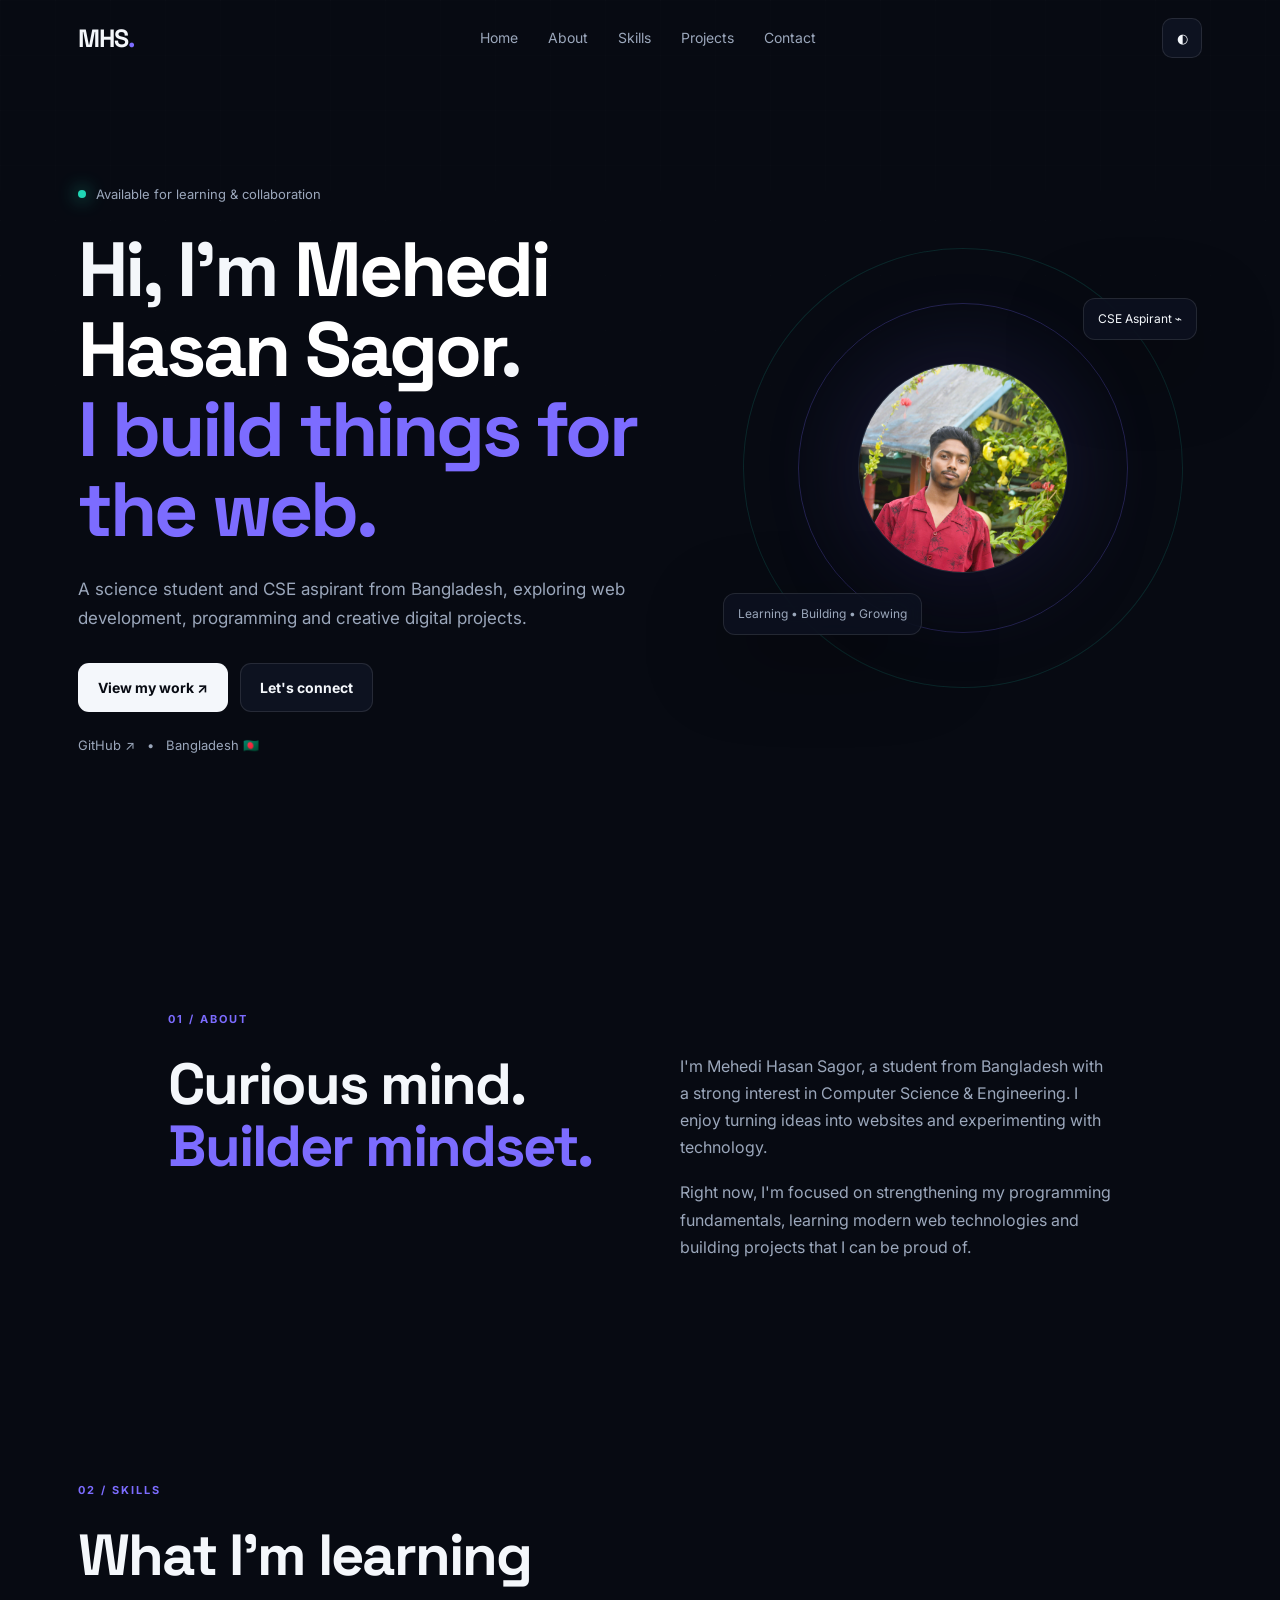
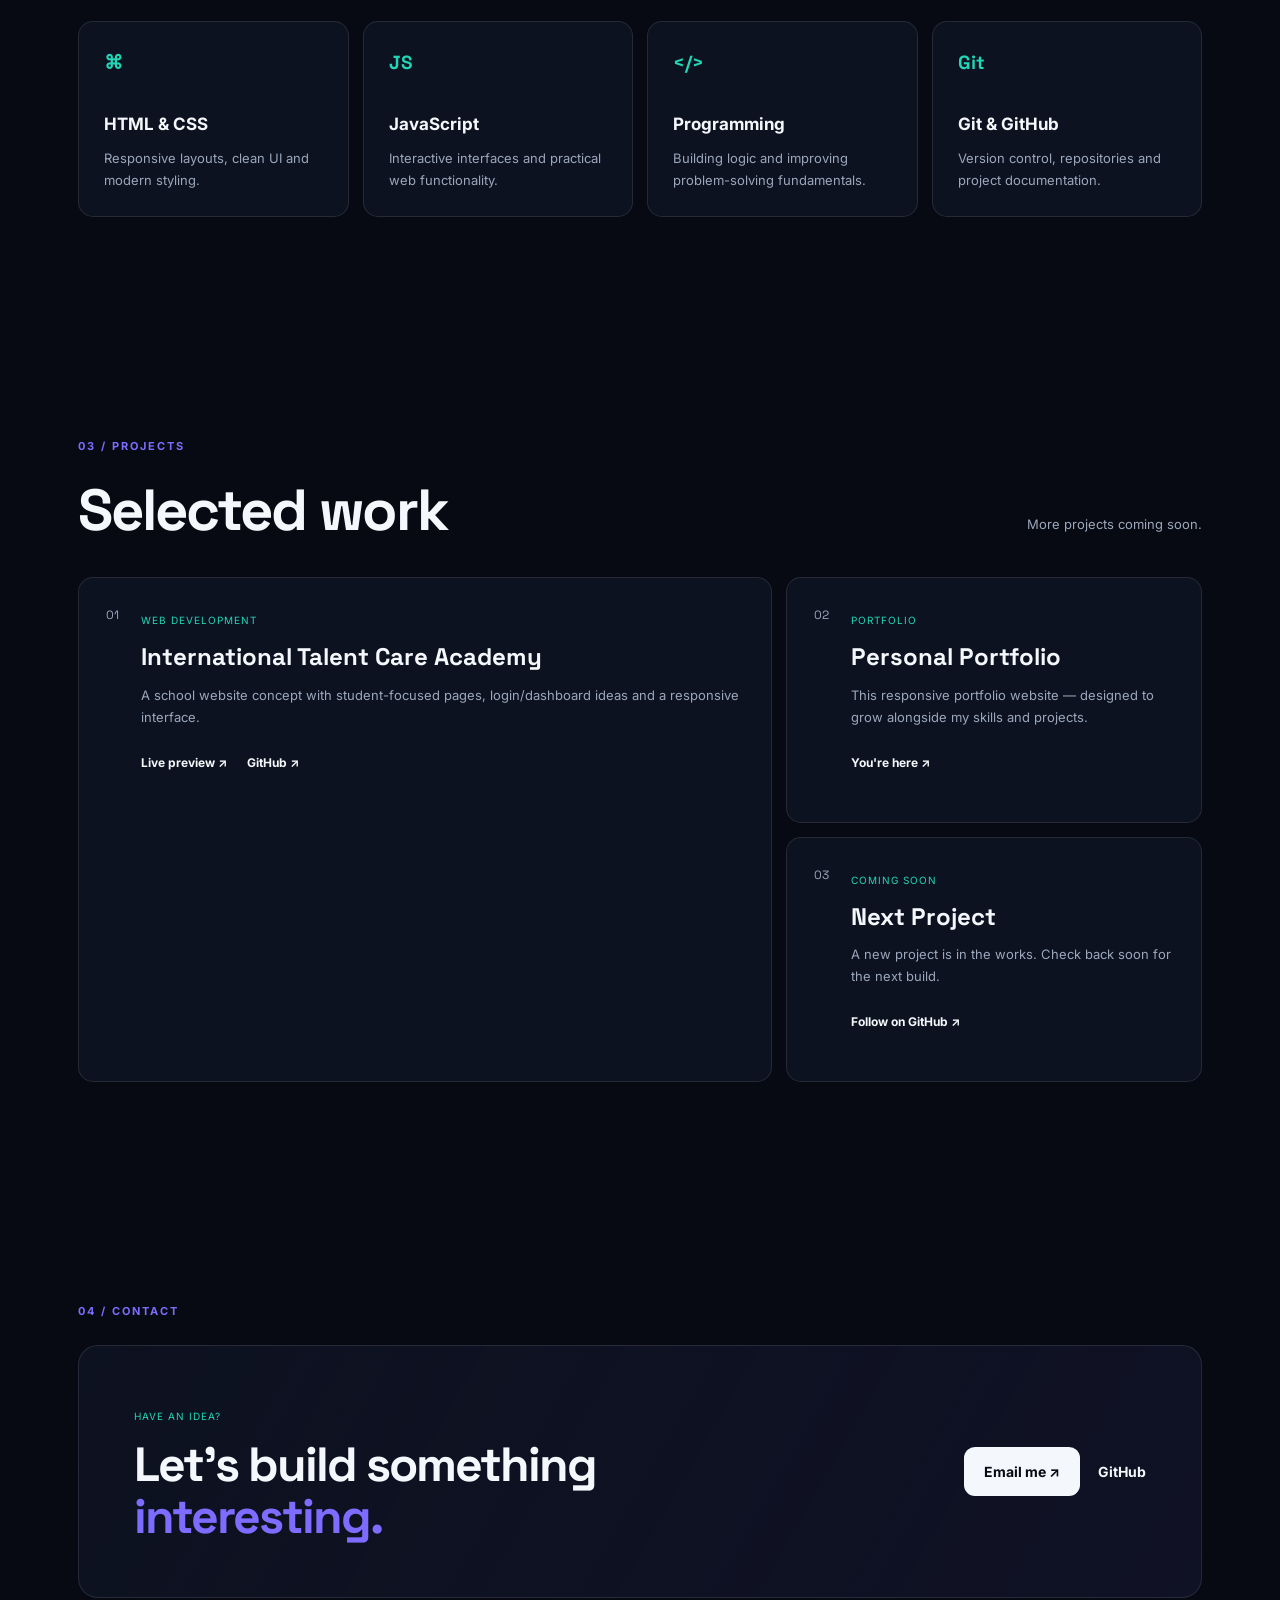
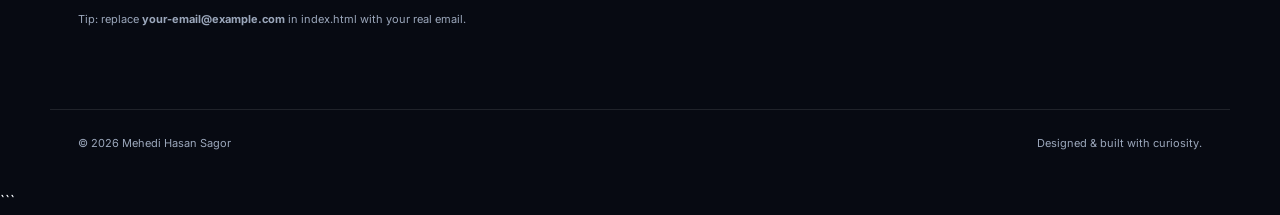
==== index.html @ 212e993b "Update index.html" ====
<!DOCTYPE html>
<html lang="en">
<head>
  <!-- Essential -->
  <meta charset="UTF-8">
  <meta name="viewport" content="width=device-width, initial-scale=1.0">

  <!-- Primary SEO -->
<title>Mehedi Hasan Sagor | Official Website | CSE Aspirant & Web Developer</title>

  <meta
    name="description"
    content="Official portfolio of Mehedi Hasan Sagor, a science student and CSE aspirant from Bangladesh exploring web development, programming and creative digital projects."
  >

  <meta
    name="keywords"
    content="Mehedi Hasan Sagor, Mehedi Hasan, Sagor, CSE aspirant, web developer, student, Bangladesh, portfolio, programmer, HTML, CSS, JavaScript, GitHub"
  >

  <meta name="author" content="Mehedi Hasan Sagor">
  <meta name="creator" content="Mehedi Hasan Sagor">
  <meta name="publisher" content="Mehedi Hasan Sagor">

  <!-- Search Engine Instructions -->
  <meta name="robots" content="index, follow, max-image-preview:large, max-snippet:-1, max-video-preview:-1">
  <meta name="googlebot" content="index, follow, max-image-preview:large, max-snippet:-1, max-video-preview:-1">

  <!-- Canonical URL -->
  <link rel="canonical" href="https://mehedi-hasan-sagor.github.io/">

  <!-- Theme -->
  <meta name="theme-color" content="#0b1020">
  <meta name="color-scheme" content="dark light">

  <!-- Favicon -->
  <link rel="icon" href="profile.jpg" type="image/jpeg">
  <link rel="apple-touch-icon" href="profile.jpg">

  <!-- Open Graph / Facebook / WhatsApp / Messenger -->
  <meta property="og:type" content="website">
  <meta property="og:site_name" content="Mehedi Hasan Sagor">
  <meta property="og:title" content="Mehedi Hasan Sagor | CSE Aspirant & Web Developer">
  <meta
    property="og:description"
    content="Official portfolio of Mehedi Hasan Sagor — a science student and CSE aspirant from Bangladesh exploring web development, programming and creative digital projects."
  >
  <meta property="og:url" content="https://mehedi-hasan-sagor.github.io/">
  <meta property="og:image" content="https://mehedi-hasan-sagor.github.io/profile.jpg">
  <meta property="og:image:alt" content="Mehedi Hasan Sagor">
  <meta property="og:locale" content="en_US">

  <!-- Twitter / X -->
  <meta name="twitter:card" content="summary_large_image">
  <meta name="twitter:title" content="Mehedi Hasan Sagor | CSE Aspirant & Web Developer">
  <meta
    name="twitter:description"
    content="Portfolio of Mehedi Hasan Sagor — student, CSE aspirant and aspiring web developer from Bangladesh."
  >
  <meta name="twitter:image" content="https://mehedi-hasan-sagor.github.io/profile.jpg">
  <meta name="twitter:image:alt" content="Mehedi Hasan Sagor">

  <!-- Performance -->
  <link rel="preconnect" href="https://fonts.googleapis.com">
  <link rel="preconnect" href="https://fonts.gstatic.com" crossorigin>

  <!-- Fonts -->
  <link
    href="https://fonts.googleapis.com/css2?family=Inter:wght@400;500;600;700;800&family=Space+Grotesk:wght@500;600;700&display=swap"
    rel="stylesheet"
  >

  <!-- Stylesheet -->
  <link rel="stylesheet" href="style.css">

  <!--
    Structured Data: Person
    Helps search engines understand who this website represents.
  -->
  <script type="application/ld+json">
  {
    "@context": "https://schema.org",
    "@type": "Person",
    "@id": "https://mehedi-hasan-sagor.github.io/#person",
    "name": "Mehedi Hasan Sagor",
    "url": "https://mehedi-hasan-sagor.github.io/",
    "image": "https://mehedi-hasan-sagor.github.io/profile.jpg",
    "jobTitle": "CSE Aspirant and Aspiring Web Developer",
    "description": "Science student and CSE aspirant from Bangladesh interested in web development, programming and creative digital projects.",
    "nationality": {
      "@type": "Country",
      "name": "Bangladesh"
    },
    "knowsAbout": [
      "Web Development",
      "HTML",
      "CSS",
      "JavaScript",
      "Programming",
      "Git",
      "GitHub",
      "Computer Science"
    ],
    "sameAs": [
      "https://github.com/mehedi-hasan-sagor"
    ]
  }
  </script>

  <!-- Structured Data: Website -->
  <script type="application/ld+json">
  {
    "@context": "https://schema.org",
    "@type": "WebSite",
    "@id": "https://mehedi-hasan-sagor.github.io/#website",
    "name": "Mehedi Hasan Sagor | Portfolio",
    "url": "https://mehedi-hasan-sagor.github.io/",
    "description": "Official portfolio website of Mehedi Hasan Sagor.",
    "publisher": {
      "@id": "https://mehedi-hasan-sagor.github.io/#person"
    },
    "inLanguage": "en"
  }
  </script>
  <script type="application/ld+json">
{
  "@context": "https://schema.org",
  "@type": "Person",
  "name": "Mehedi Hasan Sagor",
  "url": "https://mehedi-hasan-sagor.github.io/",
  "image": "https://mehedi-hasan-sagor.github.io/profile.jpg",
  "jobTitle": "CSE Aspirant & Aspiring Web Developer",
  "nationality": {
    "@type": "Country",
    "name": "Bangladesh"
  },
  "sameAs": [
    "https://github.com/mehedi-hasan-sagor"
  ]
}
</script>
</head>

<body>
  <div class="bg-grid"></div>

  <header class="navbar">
    <a class="logo" href="#home" aria-label="Mehedi Hasan Sagor - Home">
      MHS<span>.</span>
    </a>

    <button
      class="menu-btn"
      type="button"
      aria-label="Open navigation menu"
      aria-expanded="false"
    >
      ☰
    </button>

    <nav aria-label="Main navigation">
      <a href="#home">Home</a>
      <a href="#about">About</a>
      <a href="#skills">Skills</a>
      <a href="#projects">Projects</a>
      <a href="#contact">Contact</a>
    </nav>

    <button
      class="theme-btn"
      type="button"
      aria-label="Toggle theme"
    >
      ◐
    </button>
  </header>

  <main>

    <!-- HERO -->
    <section id="home" class="hero section" aria-labelledby="hero-title">
      <div class="hero-copy">

        <div class="eyebrow">
          <span></span>
          Available for learning & collaboration
        </div>

        <h1 id="hero-title">
          Hi, I'm <strong>Mehedi Hasan Sagor</strong>.<br>
          <em>I build things for the web.</em>
        </h1>

        <p class="hero-text">
          A science student and CSE aspirant from Bangladesh, exploring web development,
          programming and creative digital projects.
        </p>

        <div class="hero-actions">
          <a class="btn primary" href="#projects">
            View my work ↗
          </a>

          <a class="btn secondary" href="#contact">
            Let's connect
          </a>
        </div>

        <div class="quick-links">
          <a
            href="https://github.com/mehedi-hasan-sagor"
            target="_blank"
            rel="noopener noreferrer"
            aria-label="Mehedi Hasan Sagor on GitHub"
          >
            GitHub ↗
          </a>

          <span>•</span>
          <span>Bangladesh 🇧🇩</span>
        </div>
      </div>

      <div class="hero-card" aria-label="Profile">
        <div class="orbit orbit-1"></div>
        <div class="orbit orbit-2"></div>

        <div class="avatar">
          <img
            src="profile.jpg"
            alt="Portrait of Mehedi Hasan Sagor, CSE aspirant and aspiring web developer"
            width="400"
            height="400"
            fetchpriority="high"
          >
        </div>

        <div class="floating-card card-top">
          CSE Aspirant <span>⌁</span>
        </div>

        <div class="floating-card card-bottom">
          Learning • Building • Growing
        </div>
      </div>
    </section>

    <!-- ABOUT -->
    <section id="about" class="section narrow" aria-labelledby="about-title">
      <div class="section-label">01 / ABOUT</div>

      <div class="two-col">
        <div>
          <h2 id="about-title">
            Curious mind.<br>
            <span>Builder mindset.</span>
          </h2>
        </div>

        <div class="about-text">
          <p>
            I'm Mehedi Hasan Sagor, a student from Bangladesh with a strong interest in
            Computer Science & Engineering. I enjoy turning ideas into websites and
            experimenting with technology.
          </p>

          <p>
            Right now, I'm focused on strengthening my programming fundamentals,
            learning modern web technologies and building projects that I can be proud of.
          </p>
        </div>
      </div>
    </section>

    <!-- SKILLS -->
    <section id="skills" class="section" aria-labelledby="skills-title">
      <div class="section-label">02 / SKILLS</div>

      <h2 id="skills-title" class="section-title">
        What I'm learning
      </h2>

      <div class="skill-grid">

        <article class="skill">
          <div class="icon" aria-hidden="true">⌘</div>
          <h3>HTML & CSS</h3>
          <p>
            Responsive layouts, clean UI and modern styling.
          </p>
        </article>

        <article class="skill">
          <div class="icon" aria-hidden="true">JS</div>
          <h3>JavaScript</h3>
          <p>
            Interactive interfaces and practical web functionality.
          </p>
        </article>

        <article class="skill">
          <div class="icon" aria-hidden="true">&lt;/&gt;</div>
          <h3>Programming</h3>
          <p>
            Building logic and improving problem-solving fundamentals.
          </p>
        </article>

        <article class="skill">
          <div class="icon" aria-hidden="true">Git</div>
          <h3>Git & GitHub</h3>
          <p>
            Version control, repositories and project documentation.
          </p>
        </article>

      </div>
    </section>

    <!-- PROJECTS -->
    <section id="projects" class="section" aria-labelledby="projects-title">
      <div class="section-label">03 / PROJECTS</div>

      <div class="projects-head">
        <h2 id="projects-title" class="section-title">
          Selected work
        </h2>

        <span class="muted">
          More projects coming soon.
        </span>
      </div>

      <div class="project-grid">

        <!-- Project 1 -->
        <article class="project featured">
          <div class="project-number">01</div>

          <div class="project-content">
            <span class="tag">Web Development</span>

            <h3>
              International Talent Care Academy
            </h3>

            <p>
              A school website concept with student-focused pages,
              login/dashboard ideas and a responsive interface.
            </p>

            <div class="project-links">
              <a
                href="#"
                onclick="return noLink(event)"
                aria-label="International Talent Care Academy live preview coming soon"
              >
                Live preview ↗
              </a>

              <a
                href="https://github.com/mehedi-hasan-sagor"
                target="_blank"
                rel="noopener noreferrer"
              >
                GitHub ↗
              </a>
            </div>
          </div>
        </article>

        <!-- Project 2 -->
        <article class="project">
          <div class="project-number">02</div>

          <div class="project-content">
            <span class="tag">Portfolio</span>

            <h3>
              Personal Portfolio
            </h3>

            <p>
              This responsive portfolio website — designed to grow
              alongside my skills and projects.
            </p>

            <div class="project-links">
              <a href="#home">
                You're here ↗
              </a>
            </div>
          </div>
        </article>

        <!-- Project 3 -->
        <article class="project">
          <div class="project-number">03</div>

          <div class="project-content">
            <span class="tag">Coming Soon</span>

            <h3>
              Next Project
            </h3>

            <p>
              A new project is in the works. Check back soon for the next build.
            </p>

            <div class="project-links">
              <a
                href="https://github.com/mehedi-hasan-sagor"
                target="_blank"
                rel="noopener noreferrer"
              >
                Follow on GitHub ↗
              </a>
            </div>
          </div>
        </article>

      </div>
    </section>

    <!-- CONTACT -->
    <section
      id="contact"
      class="section contact"
      aria-labelledby="contact-title"
    >
      <div class="section-label">04 / CONTACT</div>

      <div class="contact-box">
        <div>
          <span class="tag">Have an idea?</span>

          <h2 id="contact-title">
            Let's build something<br>
            <span>interesting.</span>
          </h2>
        </div>

        <div class="contact-actions">

          <!-- Replace this email with your real email -->
          <a
            class="btn primary"
            href="mailto:your-email@example.com"
            aria-label="Email Mehedi Hasan Sagor"
          >
            Email me ↗
          </a>

          <a
            class="social"
            href="https://github.com/mehedi-hasan-sagor"
            target="_blank"
            rel="noopener noreferrer"
            aria-label="Mehedi Hasan Sagor GitHub profile"
          >
            GitHub
          </a>

        </div>
      </div>

      <p class="edit-note">
        Tip: replace <b>your-email@example.com</b> in index.html with your real email.
      </p>
    </section>

  </main>

  <!-- FOOTER -->
  <footer>
    <span>
      © <span id="year"></span> Mehedi Hasan Sagor
    </span>

    <span>
      Designed & built with curiosity.
    </span>
  </footer>

  <!-- JavaScript -->
  <script src="script.js"></script>

</body>
</html>
```
---- style.css ----
:root{
  --bg:#070a12; --surface:#0d1220; --surface2:#11182a; --text:#f4f7fb;
  --muted:#9ba7bb; --line:rgba(255,255,255,.10); --accent:#7c6cff;
  --accent2:#20d6b5; --shadow:0 25px 80px rgba(0,0,0,.35);
}
*{box-sizing:border-box;margin:0;padding:0}
html{scroll-behavior:smooth}
body{font-family:Inter,system-ui,sans-serif;background:var(--bg);color:var(--text);line-height:1.7;overflow-x:hidden}
body.light{--bg:#f6f7fb;--surface:#fff;--surface2:#eef1f7;--text:#101522;--muted:#5d6879;--line:rgba(16,21,34,.12)}
a{color:inherit;text-decoration:none}
.bg-grid{position:fixed;inset:0;pointer-events:none;opacity:.45;background-image:linear-gradient(rgba(255,255,255,.025) 1px,transparent 1px),linear-gradient(90deg,rgba(255,255,255,.025) 1px,transparent 1px);background-size:55px 55px;mask-image:linear-gradient(to bottom,#000,transparent 85%)}
.navbar{height:76px;display:flex;align-items:center;justify-content:space-between;max-width:1180px;margin:auto;padding:0 28px;position:relative;z-index:10}
.logo{font-family:"Space Grotesk";font-weight:700;font-size:25px;letter-spacing:-1px}.logo span{color:var(--accent)}
nav{display:flex;gap:30px}nav a{font-size:14px;color:var(--muted);transition:.2s}nav a:hover{color:var(--text)}
.theme-btn,.menu-btn{border:1px solid var(--line);background:var(--surface);color:var(--text);border-radius:10px;width:40px;height:40px;cursor:pointer}.menu-btn{display:none}
.section{max-width:1180px;margin:auto;padding:110px 28px}
.hero{min-height:calc(100vh - 76px);display:grid;grid-template-columns:1.1fr .9fr;align-items:center;gap:60px;padding-top:70px}
.eyebrow{display:inline-flex;align-items:center;gap:10px;color:var(--muted);font-size:13px;margin-bottom:25px}.eyebrow span{width:8px;height:8px;border-radius:50%;background:var(--accent2);box-shadow:0 0 18px var(--accent2)}
h1{font-family:"Space Grotesk";font-size:clamp(45px,6vw,78px);line-height:1.04;letter-spacing:-3px;max-width:850px}
h1 strong{color:#fff}.light h1 strong{color:var(--text)}h1 em{font-style:normal;color:var(--accent)}
.hero-text{max-width:650px;color:var(--muted);font-size:17px;margin:25px 0 30px}
.hero-actions{display:flex;gap:12px;flex-wrap:wrap}.btn{display:inline-flex;align-items:center;justify-content:center;padding:12px 19px;border-radius:11px;font-weight:700;font-size:14px;border:1px solid var(--line);transition:.25s}.btn.primary{background:var(--text);color:var(--bg)}.btn.secondary{background:var(--surface);color:var(--text)}.btn:hover{transform:translateY(-2px)}
.quick-links{display:flex;gap:12px;align-items:center;color:var(--muted);font-size:13px;margin-top:22px}.quick-links a:hover{color:var(--text)}
.hero-card{height:450px;position:relative;display:flex;align-items:center;justify-content:center}
.avatar{width:210px;height:210px;border-radius:50%;display:grid;place-items:center;overflow:hidden;background:linear-gradient(145deg,var(--surface2),var(--surface));border:1px solid var(--line);box-shadow:0 0 100px rgba(124,108,255,.18),var(--shadow);position:relative;z-index:2}.avatar img{width:100%;height:100%;object-fit:cover;object-position:center 28%;display:block}
.orbit{position:absolute;border:1px solid rgba(124,108,255,.25);border-radius:50%}.orbit-1{width:330px;height:330px}.orbit-2{width:440px;height:440px;border-color:rgba(32,214,181,.14);transform:rotate(25deg)}
.floating-card{position:absolute;background:rgba(13,18,32,.82);backdrop-filter:blur(15px);border:1px solid var(--line);border-radius:12px;padding:10px 14px;font-size:12px;z-index:3;box-shadow:var(--shadow)}.card-top{top:55px;right:5px}.card-bottom{bottom:58px;left:0;color:var(--muted)}
.section-label{font-size:11px;letter-spacing:2px;color:var(--accent);font-weight:700;margin-bottom:24px}.narrow{max-width:1000px}.two-col{display:grid;grid-template-columns:1fr 1fr;gap:80px}
h2{font-family:"Space Grotesk";font-size:clamp(35px,5vw,58px);line-height:1.08;letter-spacing:-2px}h2 span{color:var(--accent)}
.about-text{color:var(--muted);font-size:16px}.about-text p+p{margin-top:18px}
.section-title{margin-bottom:35px}.skill-grid{display:grid;grid-template-columns:repeat(4,1fr);gap:14px}.skill{background:var(--surface);border:1px solid var(--line);padding:25px;border-radius:15px;transition:.25s}.skill:hover,.project:hover{transform:translateY(-5px);border-color:rgba(124,108,255,.35)}.icon{font-family:"Space Grotesk";font-weight:700;font-size:19px;margin-bottom:30px;color:var(--accent2)}.skill h3{font-size:17px;margin-bottom:8px}.skill p,.project p{font-size:13px;color:var(--muted)}
.projects-head{display:flex;align-items:end;justify-content:space-between;gap:20px}.muted{color:var(--muted);font-size:13px;margin-bottom:42px}.project-grid{display:grid;grid-template-columns:1.25fr .75fr;gap:14px}.project{background:var(--surface);border:1px solid var(--line);border-radius:15px;padding:27px;min-height:245px;display:flex;gap:22px;transition:.25s}.project.featured{grid-row:span 2;min-height:505px}.project-number{font-family:"Space Grotesk";font-size:12px;color:var(--muted)}.tag{display:inline-block;font-size:10px;letter-spacing:1px;text-transform:uppercase;color:var(--accent2);margin-bottom:14px}.project h3{font-family:"Space Grotesk";font-size:24px;line-height:1.2;margin-bottom:12px}.project-links{display:flex;gap:20px;margin-top:25px;font-size:12px;font-weight:700}.project-links a:hover{color:var(--accent)}
.contact{padding-bottom:80px}.contact-box{border:1px solid var(--line);background:linear-gradient(120deg,var(--surface),rgba(124,108,255,.08));border-radius:20px;padding:55px;display:flex;justify-content:space-between;align-items:center;gap:30px}.contact-box h2{font-size:48px}.contact-actions{display:flex;align-items:center;gap:18px}.social{font-weight:700;font-size:14px}.edit-note{color:var(--muted);font-size:11px;margin-top:12px}
footer{max-width:1180px;margin:auto;border-top:1px solid var(--line);padding:24px 28px 35px;display:flex;justify-content:space-between;color:var(--muted);font-size:11px}
@media(max-width:800px){nav{display:none}.menu-btn{display:block;margin-left:auto;margin-right:8px}.navbar{padding:0 18px}.hero{grid-template-columns:1fr;min-height:auto;padding-top:70px}.hero-card{height:330px}.two-col{grid-template-columns:1fr;gap:30px}.skill-grid{grid-template-columns:1fr 1fr}.project-grid{grid-template-columns:1fr}.project.featured{grid-row:auto;min-height:245px}.contact-box{padding:35px;flex-direction:column;align-items:flex-start}.contact-box h2{font-size:38px}footer{flex-direction:column;gap:8px}}
@media(max-width:480px){h1{letter-spacing:-2px}.section{padding:80px 20px}.skill-grid{grid-template-columns:1fr}.project{padding:21px}.hero-card{transform:scale(.9)}footer{padding-left:20px;padding-right:20px}}
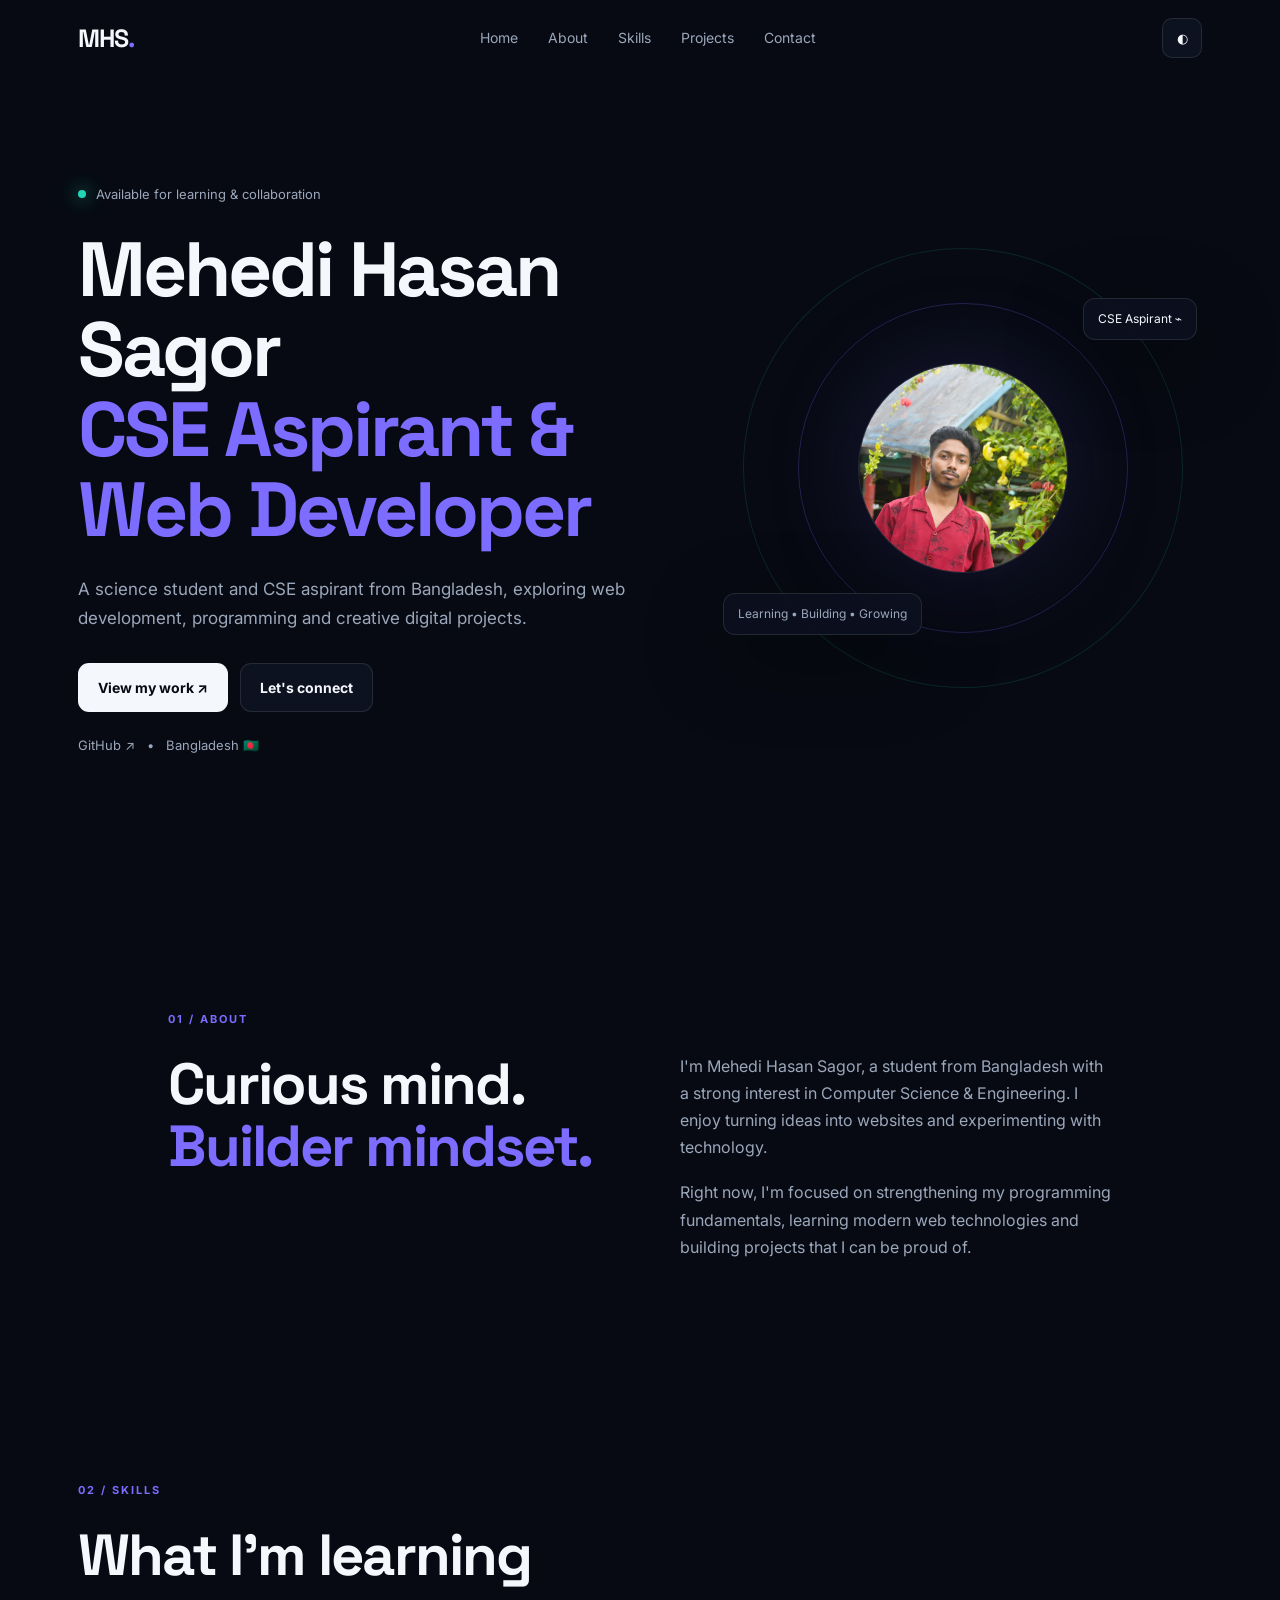
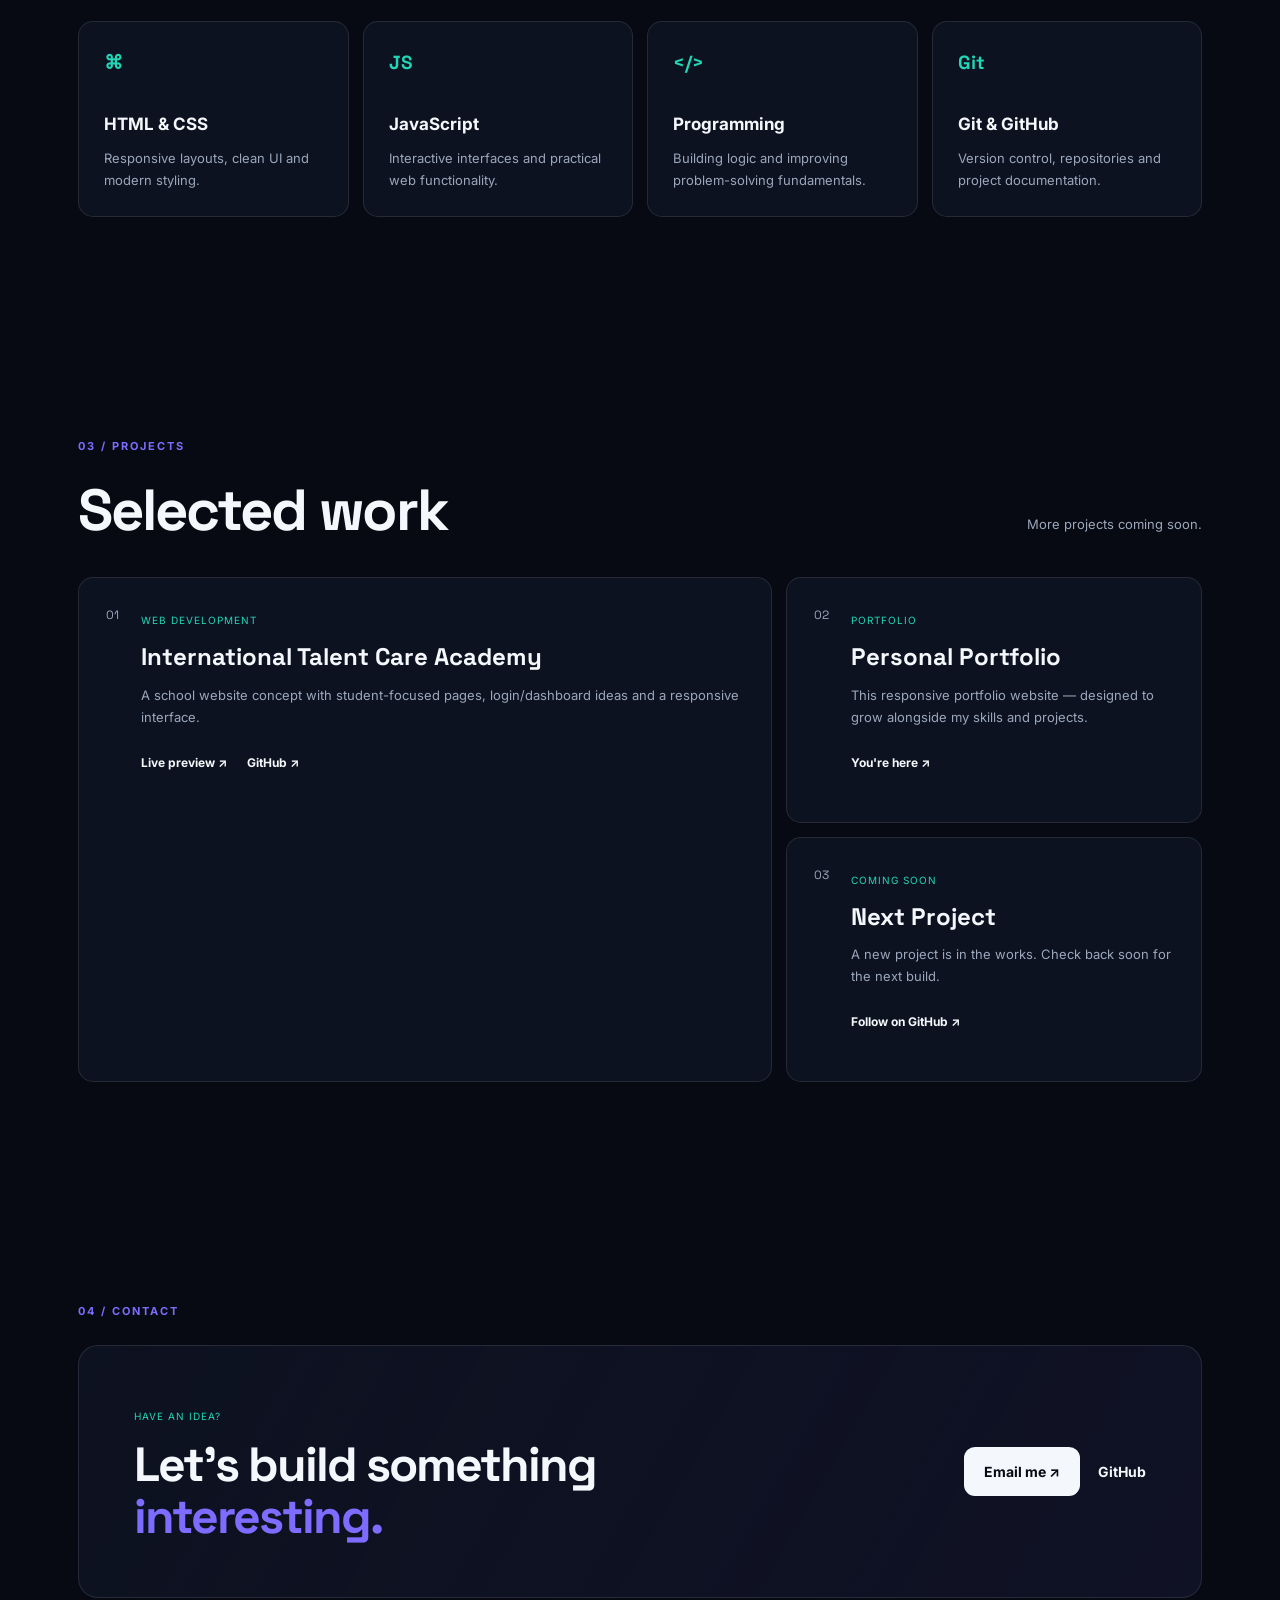
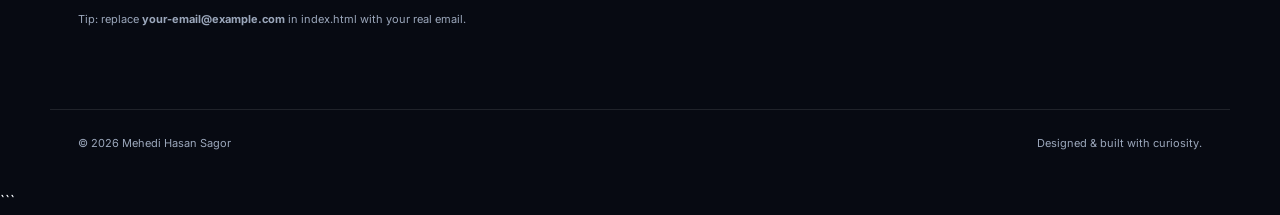
==== commit d933103c: "Update index.html" ====
--- a/index.html
+++ b/index.html
@@ -188,9 +188,9 @@
         </div>
 
         <h1 id="hero-title">
-          Hi, I'm <strong>Mehedi Hasan Sagor</strong>.<br>
-          <em>I build things for the web.</em>
-        </h1>
+  Mehedi Hasan Sagor<br>
+  <em>CSE Aspirant & Web Developer</em>
+</h1>
 
         <p class="hero-text">
           A science student and CSE aspirant from Bangladesh, exploring web development,
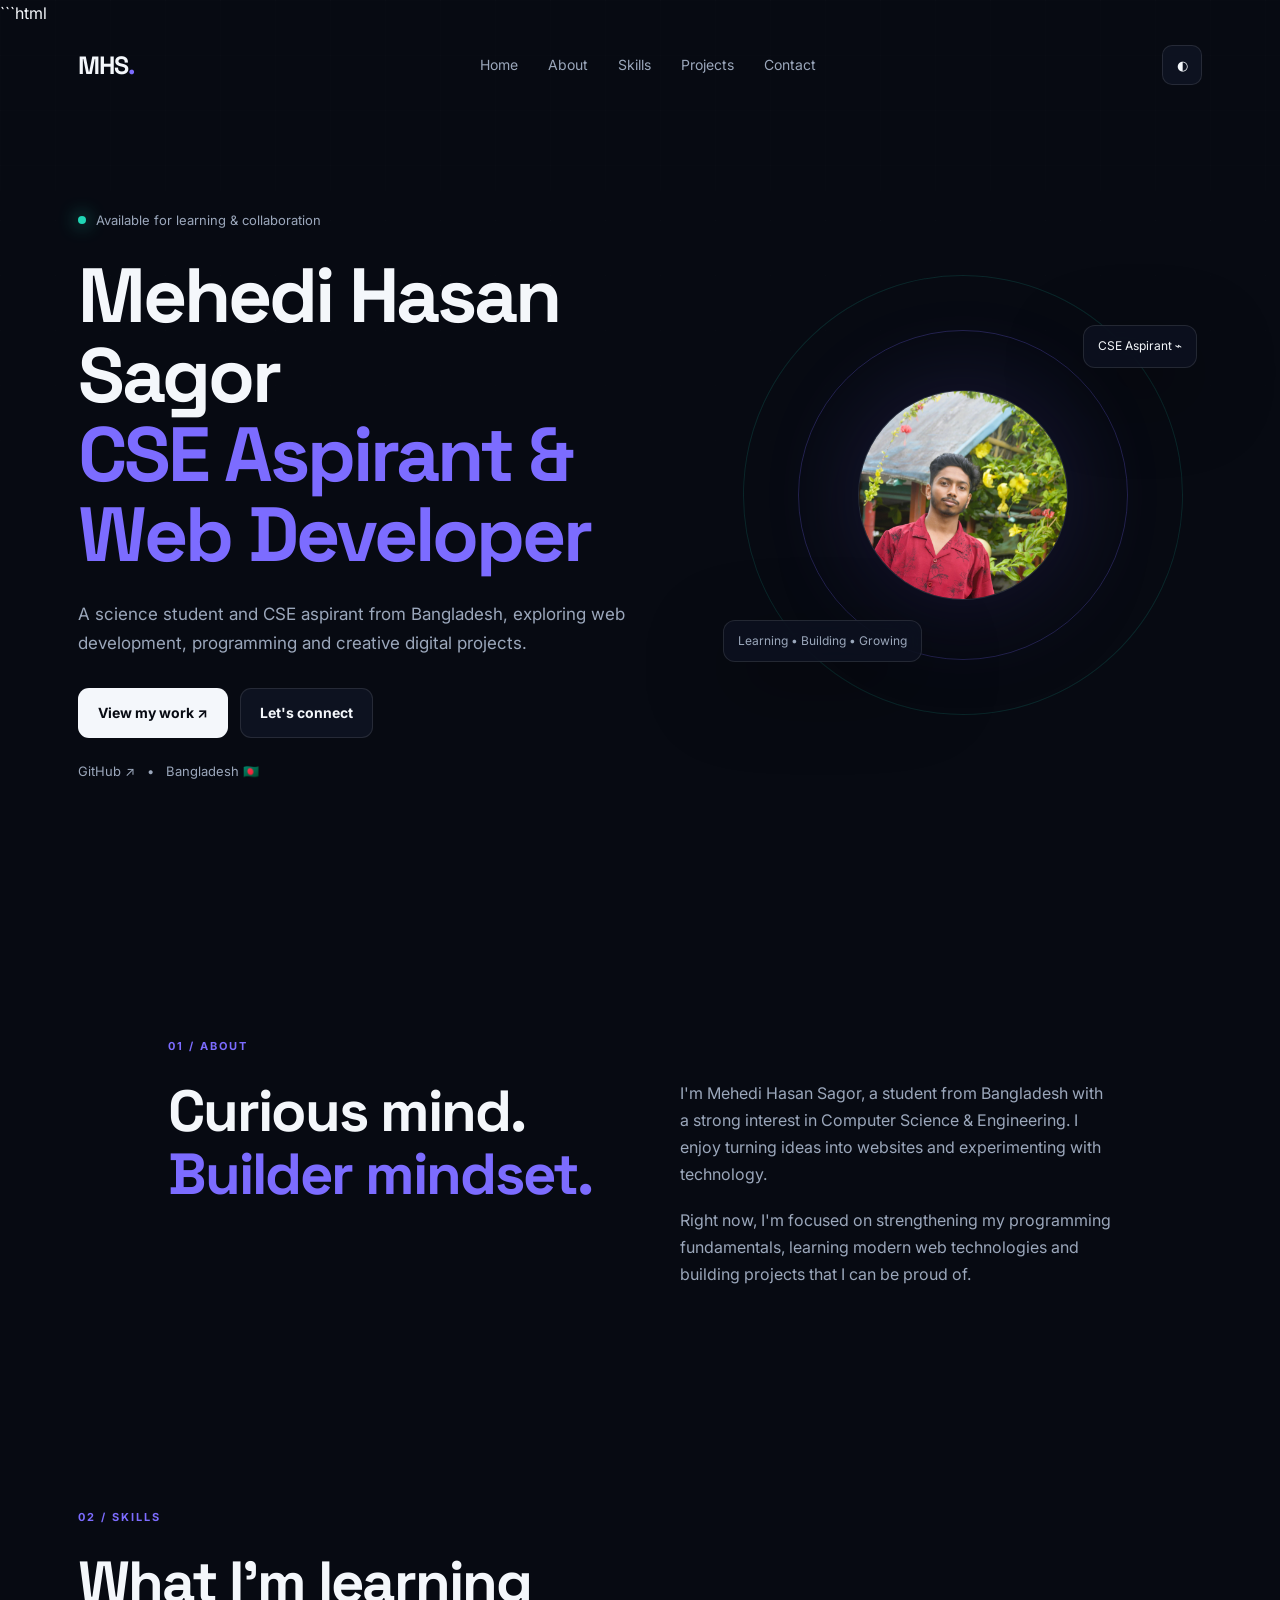
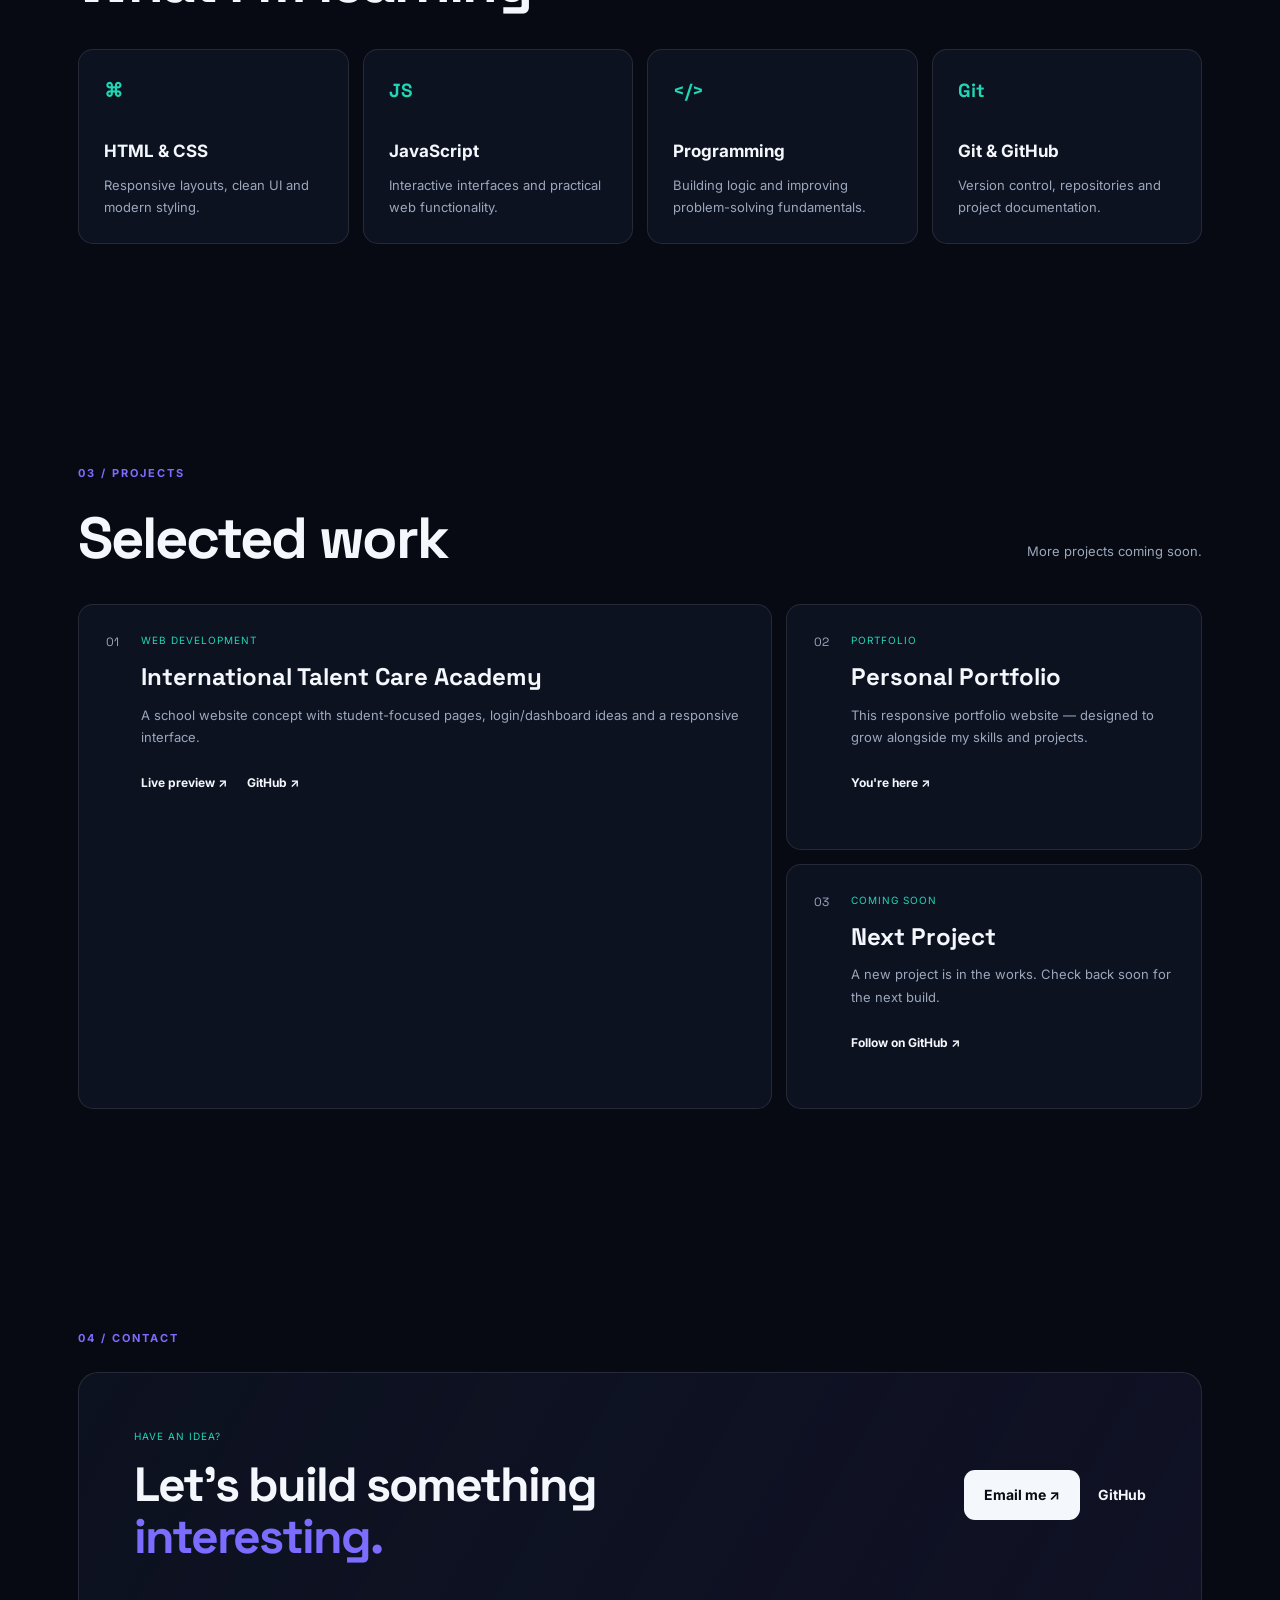
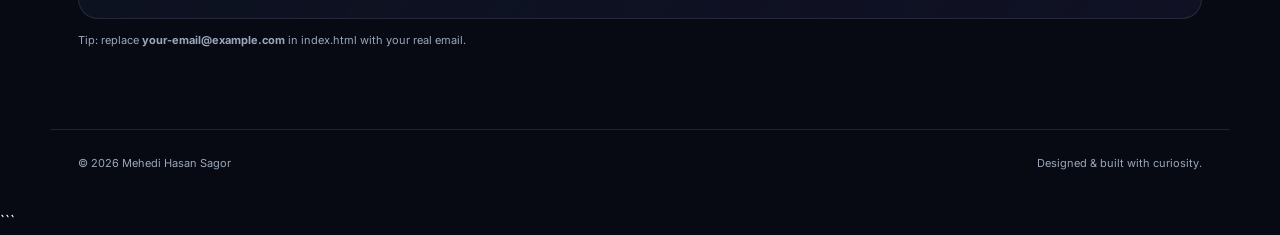
==== commit 35244fd6: "Update index.html" ====
--- a/index.html
+++ b/index.html
@@ -1,4 +1,4 @@
-
+```html
 <!DOCTYPE html>
 <html lang="en">
 <head>
@@ -7,7 +7,7 @@
   <meta name="viewport" content="width=device-width, initial-scale=1.0">
 
   <!-- Primary SEO -->
-<title>Mehedi Hasan Sagor | Official Website | CSE Aspirant & Web Developer</title>
+  <title>Mehedi Hasan Sagor | Official Website | CSE Aspirant & Web Developer</title>
 
   <meta
     name="description"
@@ -24,8 +24,15 @@
   <meta name="publisher" content="Mehedi Hasan Sagor">
 
   <!-- Search Engine Instructions -->
-  <meta name="robots" content="index, follow, max-image-preview:large, max-snippet:-1, max-video-preview:-1">
-  <meta name="googlebot" content="index, follow, max-image-preview:large, max-snippet:-1, max-video-preview:-1">
+  <meta
+    name="robots"
+    content="index, follow, max-image-preview:large, max-snippet:-1, max-video-preview:-1"
+  >
+
+  <meta
+    name="googlebot"
+    content="index, follow, max-image-preview:large, max-snippet:-1, max-video-preview:-1"
+  >
 
   <!-- Canonical URL -->
   <link rel="canonical" href="https://mehedi-hasan-sagor.github.io/">
@@ -38,27 +45,47 @@
   <link rel="icon" href="profile.jpg" type="image/jpeg">
   <link rel="apple-touch-icon" href="profile.jpg">
 
-  <!-- Open Graph / Facebook / WhatsApp / Messenger -->
+  <!-- Open Graph -->
   <meta property="og:type" content="website">
   <meta property="og:site_name" content="Mehedi Hasan Sagor">
   <meta property="og:title" content="Mehedi Hasan Sagor | CSE Aspirant & Web Developer">
+
   <meta
     property="og:description"
     content="Official portfolio of Mehedi Hasan Sagor — a science student and CSE aspirant from Bangladesh exploring web development, programming and creative digital projects."
   >
-  <meta property="og:url" content="https://mehedi-hasan-sagor.github.io/">
-  <meta property="og:image" content="https://mehedi-hasan-sagor.github.io/profile.jpg">
+
+  <meta
+    property="og:url"
+    content="https://mehedi-hasan-sagor.github.io/"
+  >
+
+  <meta
+    property="og:image"
+    content="https://mehedi-hasan-sagor.github.io/profile.jpg"
+  >
+
   <meta property="og:image:alt" content="Mehedi Hasan Sagor">
   <meta property="og:locale" content="en_US">
 
   <!-- Twitter / X -->
   <meta name="twitter:card" content="summary_large_image">
-  <meta name="twitter:title" content="Mehedi Hasan Sagor | CSE Aspirant & Web Developer">
+
+  <meta
+    name="twitter:title"
+    content="Mehedi Hasan Sagor | CSE Aspirant & Web Developer"
+  >
+
   <meta
     name="twitter:description"
     content="Portfolio of Mehedi Hasan Sagor — student, CSE aspirant and aspiring web developer from Bangladesh."
   >
-  <meta name="twitter:image" content="https://mehedi-hasan-sagor.github.io/profile.jpg">
+
+  <meta
+    name="twitter:image"
+    content="https://mehedi-hasan-sagor.github.io/profile.jpg"
+  >
+
   <meta name="twitter:image:alt" content="Mehedi Hasan Sagor">
 
   <!-- Performance -->
@@ -74,24 +101,31 @@
   <!-- Stylesheet -->
   <link rel="stylesheet" href="style.css">
 
-  <!--
-    Structured Data: Person
-    Helps search engines understand who this website represents.
-  -->
+
+  <!-- =====================================================
+       STRUCTURED DATA: PERSON
+       ===================================================== -->
   <script type="application/ld+json">
   {
     "@context": "https://schema.org",
     "@type": "Person",
     "@id": "https://mehedi-hasan-sagor.github.io/#person",
+
     "name": "Mehedi Hasan Sagor",
+
     "url": "https://mehedi-hasan-sagor.github.io/",
+
     "image": "https://mehedi-hasan-sagor.github.io/profile.jpg",
+
     "jobTitle": "CSE Aspirant and Aspiring Web Developer",
+
     "description": "Science student and CSE aspirant from Bangladesh interested in web development, programming and creative digital projects.",
+
     "nationality": {
       "@type": "Country",
       "name": "Bangladesh"
     },
+
     "knowsAbout": [
       "Web Development",
       "HTML",
@@ -102,53 +136,60 @@
       "GitHub",
       "Computer Science"
     ],
+
     "sameAs": [
-      "https://github.com/mehedi-hasan-sagor"
+      "https://github.com/mehedi-hasan-sagor",
+      "https://www.linkedin.com/in/mehedi-hasan-sagor-3b4b85437/"
     ]
   }
   </script>
 
-  <!-- Structured Data: Website -->
+
+  <!-- =====================================================
+       STRUCTURED DATA: WEBSITE
+       ===================================================== -->
   <script type="application/ld+json">
   {
     "@context": "https://schema.org",
     "@type": "WebSite",
+
     "@id": "https://mehedi-hasan-sagor.github.io/#website",
+
     "name": "Mehedi Hasan Sagor | Portfolio",
+
     "url": "https://mehedi-hasan-sagor.github.io/",
+
     "description": "Official portfolio website of Mehedi Hasan Sagor.",
+
     "publisher": {
       "@id": "https://mehedi-hasan-sagor.github.io/#person"
     },
+
     "inLanguage": "en"
   }
   </script>
-  <script type="application/ld+json">
-{
-  "@context": "https://schema.org",
-  "@type": "Person",
-  "name": "Mehedi Hasan Sagor",
-  "url": "https://mehedi-hasan-sagor.github.io/",
-  "image": "https://mehedi-hasan-sagor.github.io/profile.jpg",
-  "jobTitle": "CSE Aspirant & Aspiring Web Developer",
-  "nationality": {
-    "@type": "Country",
-    "name": "Bangladesh"
-  },
-  "sameAs": [
-    "https://github.com/mehedi-hasan-sagor"
-  ]
-}
-</script>
+
 </head>
 
+
 <body>
+
   <div class="bg-grid"></div>
 
+
+  <!-- =====================================================
+       NAVIGATION
+       ===================================================== -->
   <header class="navbar">
-    <a class="logo" href="#home" aria-label="Mehedi Hasan Sagor - Home">
+
+    <a
+      class="logo"
+      href="#home"
+      aria-label="Mehedi Hasan Sagor - Home"
+    >
       MHS<span>.</span>
     </a>
+
 
     <button
       class="menu-btn"
@@ -159,13 +200,21 @@
       ☰
     </button>
 
+
     <nav aria-label="Main navigation">
+
       <a href="#home">Home</a>
+
       <a href="#about">About</a>
+
       <a href="#skills">Skills</a>
+
       <a href="#projects">Projects</a>
+
       <a href="#contact">Contact</a>
+
     </nav>
+
 
     <button
       class="theme-btn"
@@ -174,40 +223,73 @@
     >
       ◐
     </button>
+
   </header>
 
+
   <main>
 
-    <!-- HERO -->
-    <section id="home" class="hero section" aria-labelledby="hero-title">
+
+    <!-- =====================================================
+         HERO
+         ===================================================== -->
+    <section
+      id="home"
+      class="hero section"
+      aria-labelledby="hero-title"
+    >
+
       <div class="hero-copy">
 
         <div class="eyebrow">
+
           <span></span>
+
           Available for learning & collaboration
-        </div>
+
+        </div>
+
 
         <h1 id="hero-title">
-  Mehedi Hasan Sagor<br>
-  <em>CSE Aspirant & Web Developer</em>
-</h1>
+
+          Mehedi Hasan Sagor<br>
+
+          <em>CSE Aspirant & Web Developer</em>
+
+        </h1>
+
 
         <p class="hero-text">
-          A science student and CSE aspirant from Bangladesh, exploring web development,
-          programming and creative digital projects.
+
+          A science student and CSE aspirant from Bangladesh,
+          exploring web development, programming and creative
+          digital projects.
+
         </p>
 
+
         <div class="hero-actions">
-          <a class="btn primary" href="#projects">
+
+          <a
+            class="btn primary"
+            href="#projects"
+          >
             View my work ↗
           </a>
 
-          <a class="btn secondary" href="#contact">
+
+          <a
+            class="btn secondary"
+            href="#contact"
+          >
             Let's connect
           </a>
-        </div>
+
+        </div>
+
 
         <div class="quick-links">
+
           <a
             href="https://github.com/mehedi-hasan-sagor"
             target="_blank"
@@ -217,16 +299,31 @@
             GitHub ↗
           </a>
 
+
           <span>•</span>
-          <span>Bangladesh 🇧🇩</span>
-        </div>
-      </div>
-
-      <div class="hero-card" aria-label="Profile">
+
+
+          <span>
+            Bangladesh 🇧🇩
+          </span>
+
+        </div>
+
+      </div>
+
+
+      <div
+        class="hero-card"
+        aria-label="Profile"
+      >
+
         <div class="orbit orbit-1"></div>
+
         <div class="orbit orbit-2"></div>
 
+
         <div class="avatar">
+
           <img
             src="profile.jpg"
             alt="Portrait of Mehedi Hasan Sagor, CSE aspirant and aspiring web developer"
@@ -234,123 +331,266 @@
             height="400"
             fetchpriority="high"
           >
-        </div>
+
+        </div>
+
 
         <div class="floating-card card-top">
+
           CSE Aspirant <span>⌁</span>
-        </div>
+
+        </div>
+
 
         <div class="floating-card card-bottom">
+
           Learning • Building • Growing
-        </div>
-      </div>
+
+        </div>
+
+      </div>
+
     </section>
 
-    <!-- ABOUT -->
-    <section id="about" class="section narrow" aria-labelledby="about-title">
-      <div class="section-label">01 / ABOUT</div>
+
+
+    <!-- =====================================================
+         ABOUT
+         ===================================================== -->
+    <section
+      id="about"
+      class="section narrow"
+      aria-labelledby="about-title"
+    >
+
+      <div class="section-label">
+        01 / ABOUT
+      </div>
+
 
       <div class="two-col">
+
         <div>
+
           <h2 id="about-title">
+
             Curious mind.<br>
+
             <span>Builder mindset.</span>
+
           </h2>
-        </div>
+
+        </div>
+
 
         <div class="about-text">
+
           <p>
-            I'm Mehedi Hasan Sagor, a student from Bangladesh with a strong interest in
-            Computer Science & Engineering. I enjoy turning ideas into websites and
-            experimenting with technology.
+
+            I'm Mehedi Hasan Sagor, a student from Bangladesh
+            with a strong interest in Computer Science &
+            Engineering. I enjoy turning ideas into websites
+            and experimenting with technology.
+
           </p>
 
+
           <p>
-            Right now, I'm focused on strengthening my programming fundamentals,
-            learning modern web technologies and building projects that I can be proud of.
+
+            Right now, I'm focused on strengthening my
+            programming fundamentals, learning modern web
+            technologies and building projects that I can
+            be proud of.
+
           </p>
-        </div>
-      </div>
+
+        </div>
+
+      </div>
+
     </section>
 
-    <!-- SKILLS -->
-    <section id="skills" class="section" aria-labelledby="skills-title">
-      <div class="section-label">02 / SKILLS</div>
-
-      <h2 id="skills-title" class="section-title">
+
+
+    <!-- =====================================================
+         SKILLS
+         ===================================================== -->
+    <section
+      id="skills"
+      class="section"
+      aria-labelledby="skills-title"
+    >
+
+      <div class="section-label">
+        02 / SKILLS
+      </div>
+
+
+      <h2
+        id="skills-title"
+        class="section-title"
+      >
         What I'm learning
       </h2>
 
+
       <div class="skill-grid">
 
+
         <article class="skill">
-          <div class="icon" aria-hidden="true">⌘</div>
-          <h3>HTML & CSS</h3>
+
+          <div
+            class="icon"
+            aria-hidden="true"
+          >
+            ⌘
+          </div>
+
+          <h3>
+            HTML & CSS
+          </h3>
+
           <p>
             Responsive layouts, clean UI and modern styling.
           </p>
+
         </article>
 
+
+
         <article class="skill">
-          <div class="icon" aria-hidden="true">JS</div>
-          <h3>JavaScript</h3>
+
+          <div
+            class="icon"
+            aria-hidden="true"
+          >
+            JS
+          </div>
+
+          <h3>
+            JavaScript
+          </h3>
+
           <p>
             Interactive interfaces and practical web functionality.
           </p>
+
         </article>
 
+
+
         <article class="skill">
-          <div class="icon" aria-hidden="true">&lt;/&gt;</div>
-          <h3>Programming</h3>
+
+          <div
+            class="icon"
+            aria-hidden="true"
+          >
+            &lt;/&gt;
+          </div>
+
+          <h3>
+            Programming
+          </h3>
+
           <p>
             Building logic and improving problem-solving fundamentals.
           </p>
+
         </article>
 
+
+
         <article class="skill">
-          <div class="icon" aria-hidden="true">Git</div>
-          <h3>Git & GitHub</h3>
+
+          <div
+            class="icon"
+            aria-hidden="true"
+          >
+            Git
+          </div>
+
+          <h3>
+            Git & GitHub
+          </h3>
+
           <p>
             Version control, repositories and project documentation.
           </p>
+
         </article>
 
-      </div>
+
+      </div>
+
     </section>
 
-    <!-- PROJECTS -->
-    <section id="projects" class="section" aria-labelledby="projects-title">
-      <div class="section-label">03 / PROJECTS</div>
+
+
+    <!-- =====================================================
+         PROJECTS
+         ===================================================== -->
+    <section
+      id="projects"
+      class="section"
+      aria-labelledby="projects-title"
+    >
+
+      <div class="section-label">
+        03 / PROJECTS
+      </div>
+
 
       <div class="projects-head">
-        <h2 id="projects-title" class="section-title">
+
+        <h2
+          id="projects-title"
+          class="section-title"
+        >
           Selected work
         </h2>
+
 
         <span class="muted">
           More projects coming soon.
         </span>
-      </div>
+
+      </div>
+
 
       <div class="project-grid">
+
 
         <!-- Project 1 -->
         <article class="project featured">
-          <div class="project-number">01</div>
+
+          <div class="project-number">
+            01
+          </div>
+
 
           <div class="project-content">
-            <span class="tag">Web Development</span>
+
+            <span class="tag">
+              Web Development
+            </span>
+
 
             <h3>
               International Talent Care Academy
             </h3>
 
+
             <p>
-              A school website concept with student-focused pages,
-              login/dashboard ideas and a responsive interface.
+
+              A school website concept with student-focused
+              pages, login/dashboard ideas and a responsive
+              interface.
+
             </p>
 
+
             <div class="project-links">
+
               <a
                 href="#"
                 onclick="return noLink(event)"
@@ -359,6 +599,7 @@
                 Live preview ↗
               </a>
 
+
               <a
                 href="https://github.com/mehedi-hasan-sagor"
                 target="_blank"
@@ -366,50 +607,87 @@
               >
                 GitHub ↗
               </a>
+
             </div>
-          </div>
+
+          </div>
+
         </article>
+
+
 
         <!-- Project 2 -->
         <article class="project">
-          <div class="project-number">02</div>
+
+          <div class="project-number">
+            02
+          </div>
+
 
           <div class="project-content">
-            <span class="tag">Portfolio</span>
+
+            <span class="tag">
+              Portfolio
+            </span>
+
 
             <h3>
               Personal Portfolio
             </h3>
 
+
             <p>
-              This responsive portfolio website — designed to grow
-              alongside my skills and projects.
+
+              This responsive portfolio website — designed
+              to grow alongside my skills and projects.
+
             </p>
 
+
             <div class="project-links">
+
               <a href="#home">
                 You're here ↗
               </a>
+
             </div>
-          </div>
+
+          </div>
+
         </article>
+
+
 
         <!-- Project 3 -->
         <article class="project">
-          <div class="project-number">03</div>
+
+          <div class="project-number">
+            03
+          </div>
+
 
           <div class="project-content">
-            <span class="tag">Coming Soon</span>
+
+            <span class="tag">
+              Coming Soon
+            </span>
+
 
             <h3>
               Next Project
             </h3>
 
+
             <p>
-              A new project is in the works. Check back soon for the next build.
+
+              A new project is in the works.
+              Check back soon for the next build.
+
             </p>
 
+
             <div class="project-links">
+
               <a
                 href="https://github.com/mehedi-hasan-sagor"
                 target="_blank"
@@ -417,34 +695,59 @@
               >
                 Follow on GitHub ↗
               </a>
+
             </div>
-          </div>
+
+          </div>
+
         </article>
 
-      </div>
+
+      </div>
+
     </section>
 
-    <!-- CONTACT -->
+
+
+    <!-- =====================================================
+         CONTACT
+         ===================================================== -->
     <section
       id="contact"
       class="section contact"
       aria-labelledby="contact-title"
     >
-      <div class="section-label">04 / CONTACT</div>
+
+      <div class="section-label">
+        04 / CONTACT
+      </div>
+
 
       <div class="contact-box">
+
         <div>
-          <span class="tag">Have an idea?</span>
+
+          <span class="tag">
+            Have an idea?
+          </span>
+
 
           <h2 id="contact-title">
+
             Let's build something<br>
+
             <span>interesting.</span>
+
           </h2>
-        </div>
+
+        </div>
+
 
         <div class="contact-actions">
 
+
           <!-- Replace this email with your real email -->
+
           <a
             class="btn primary"
             href="mailto:your-email@example.com"
@@ -452,6 +755,7 @@
           >
             Email me ↗
           </a>
+
 
           <a
             class="social"
@@ -464,25 +768,46 @@
           </a>
 
         </div>
-      </div>
+
+      </div>
+
 
       <p class="edit-note">
-        Tip: replace <b>your-email@example.com</b> in index.html with your real email.
+
+        Tip: replace
+        <b>your-email@example.com</b>
+        in index.html with your real email.
+
       </p>
+
     </section>
 
   </main>
 
-  <!-- FOOTER -->
+
+
+  <!-- =====================================================
+       FOOTER
+       ===================================================== -->
   <footer>
+
     <span>
-      © <span id="year"></span> Mehedi Hasan Sagor
+
+      © <span id="year"></span>
+      Mehedi Hasan Sagor
+
     </span>
 
+
     <span>
+
       Designed & built with curiosity.
+
     </span>
+
   </footer>
+
+
 
   <!-- JavaScript -->
   <script src="script.js"></script>
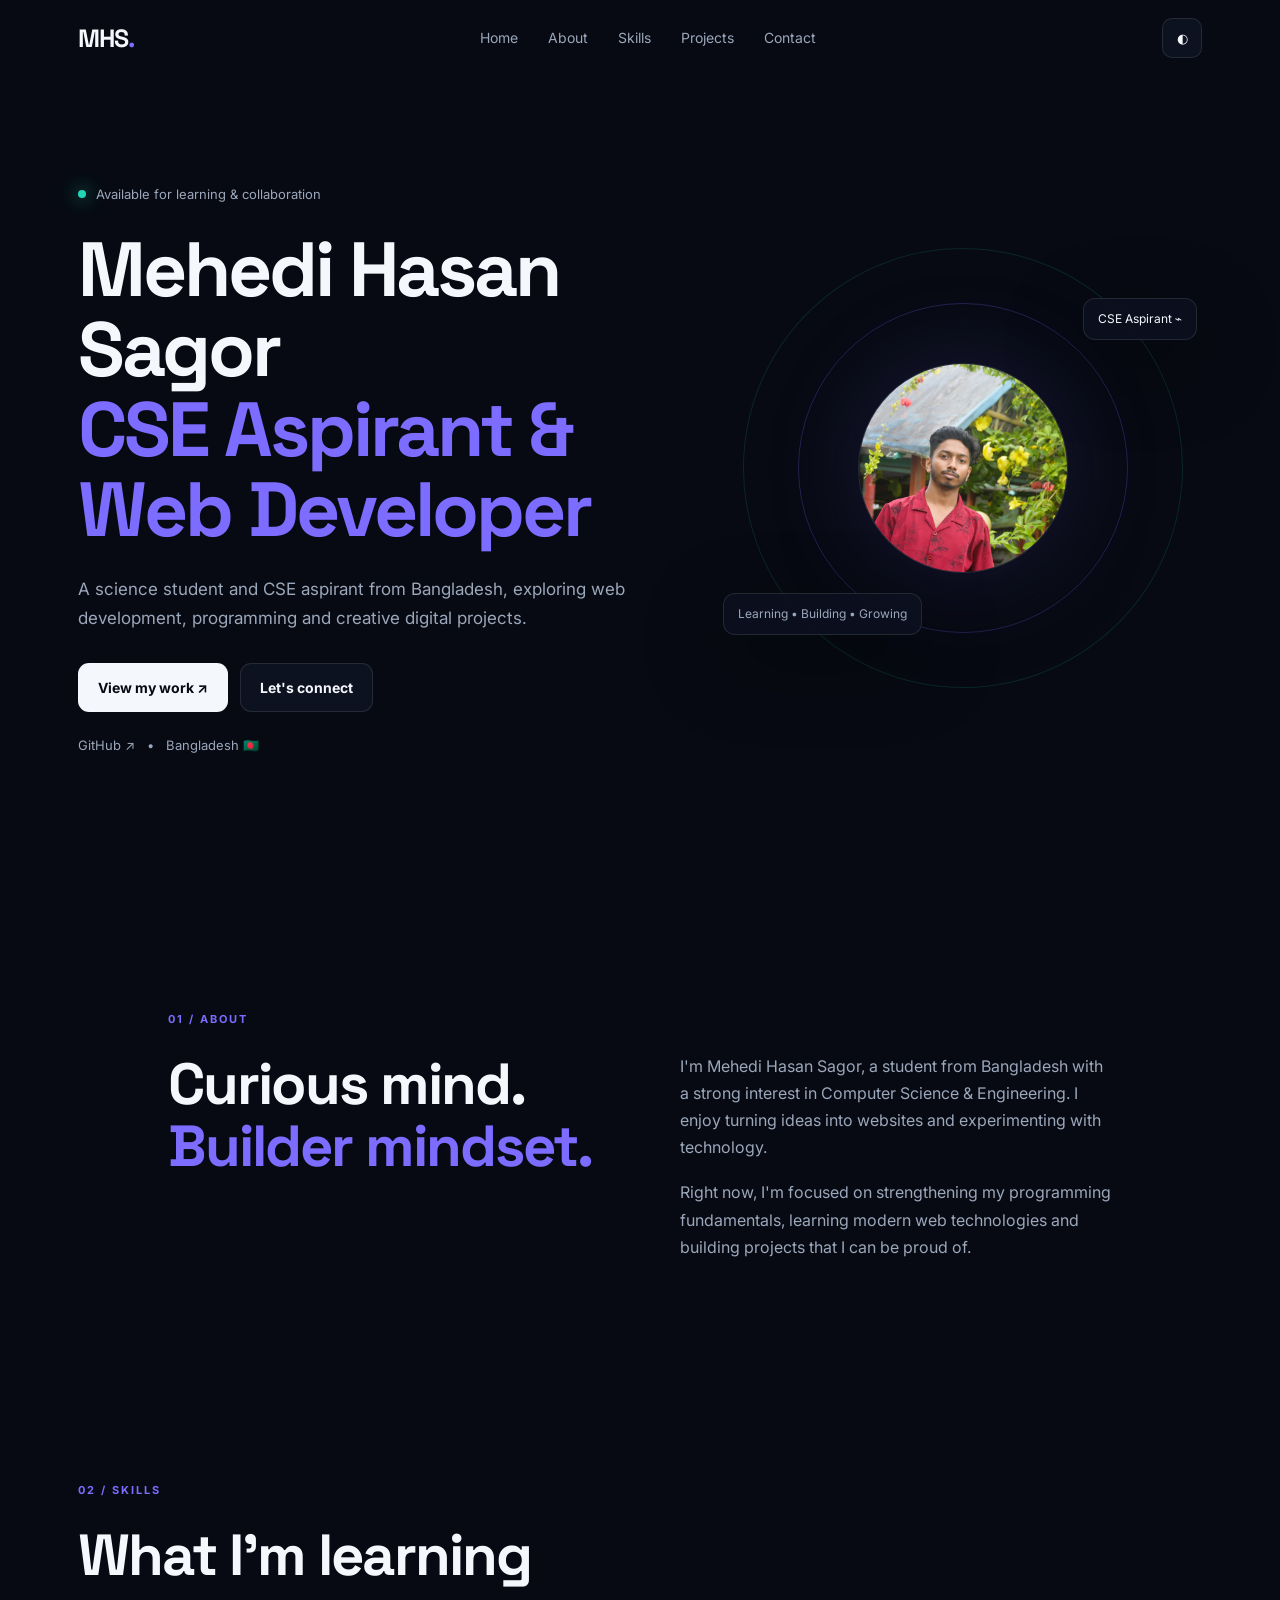
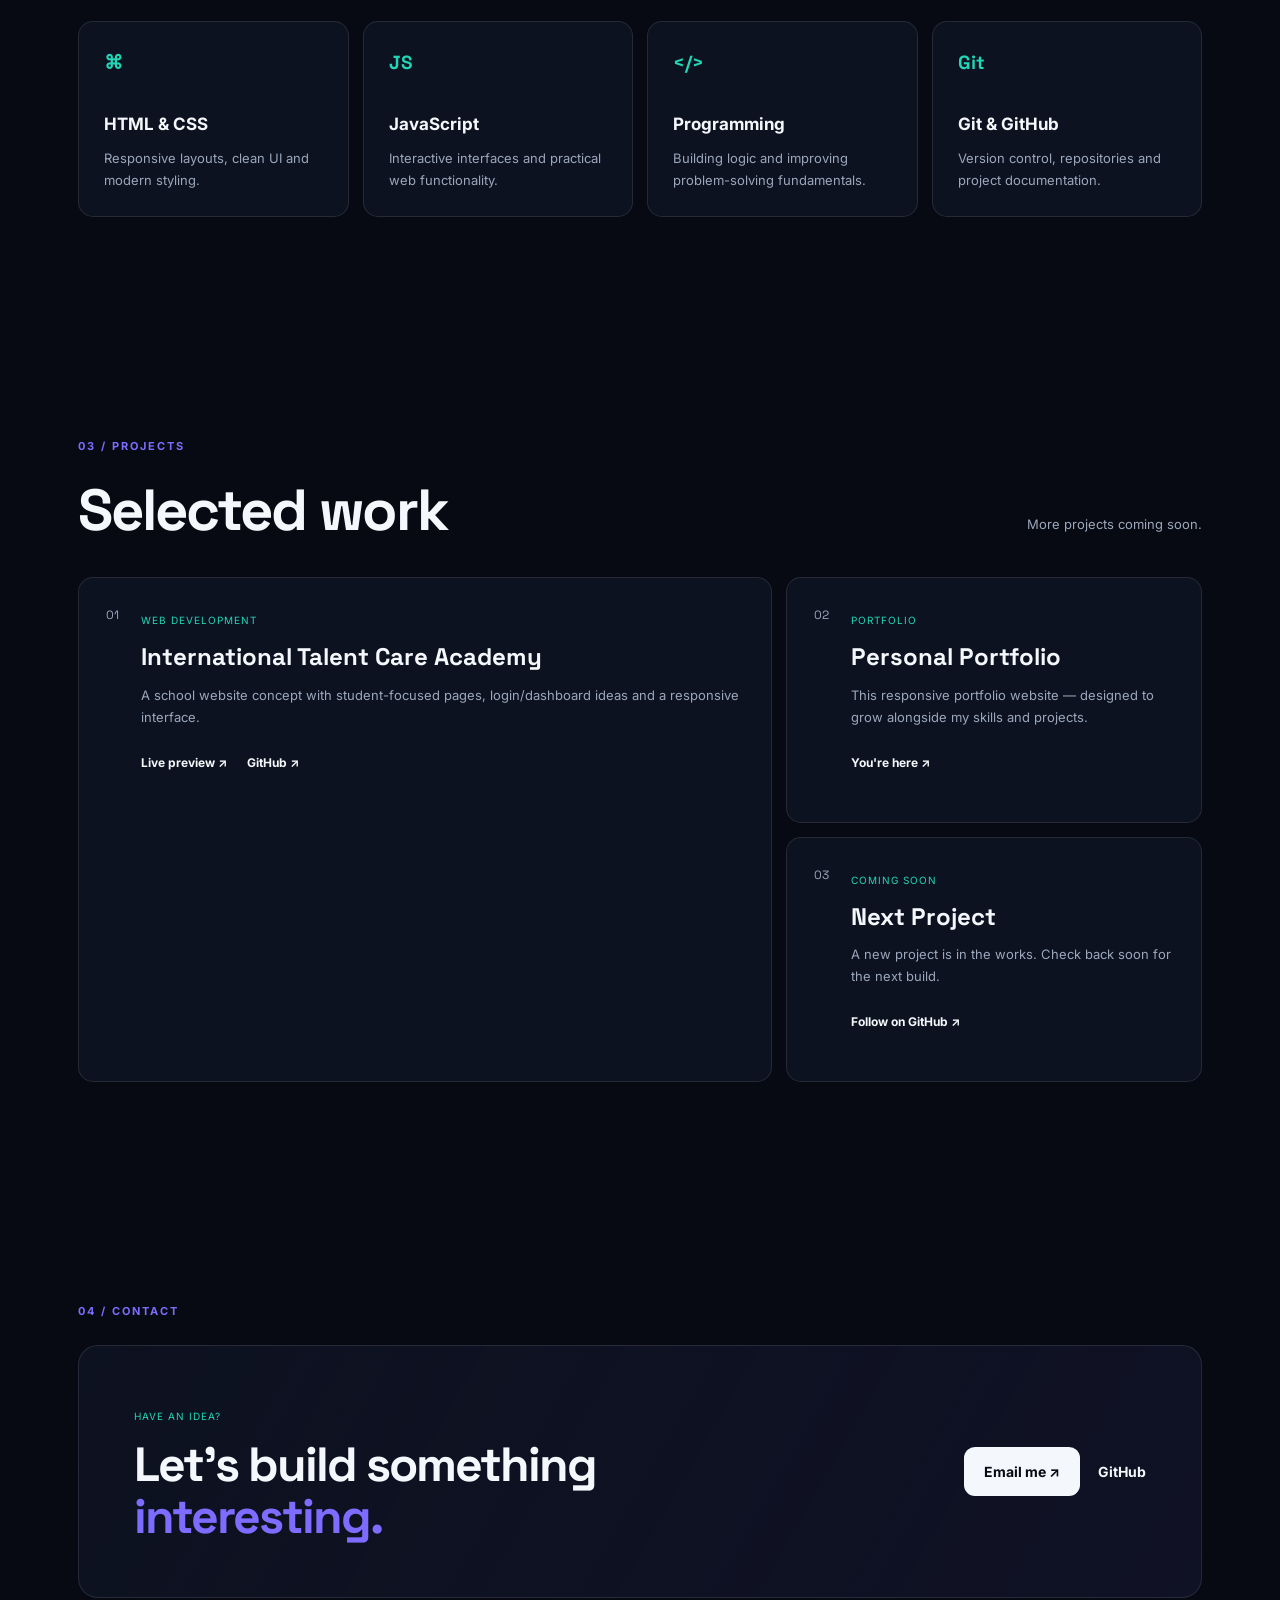
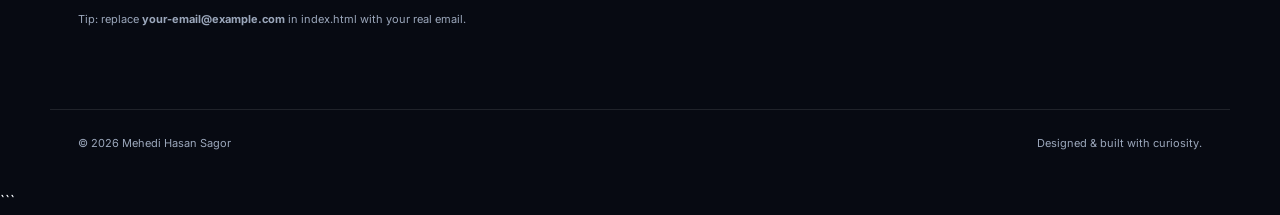
==== commit 7e2135f2: "Update index.html" ====
--- a/index.html
+++ b/index.html
@@ -1,4 +1,4 @@
-```html
+
 <!DOCTYPE html>
 <html lang="en">
 <head>
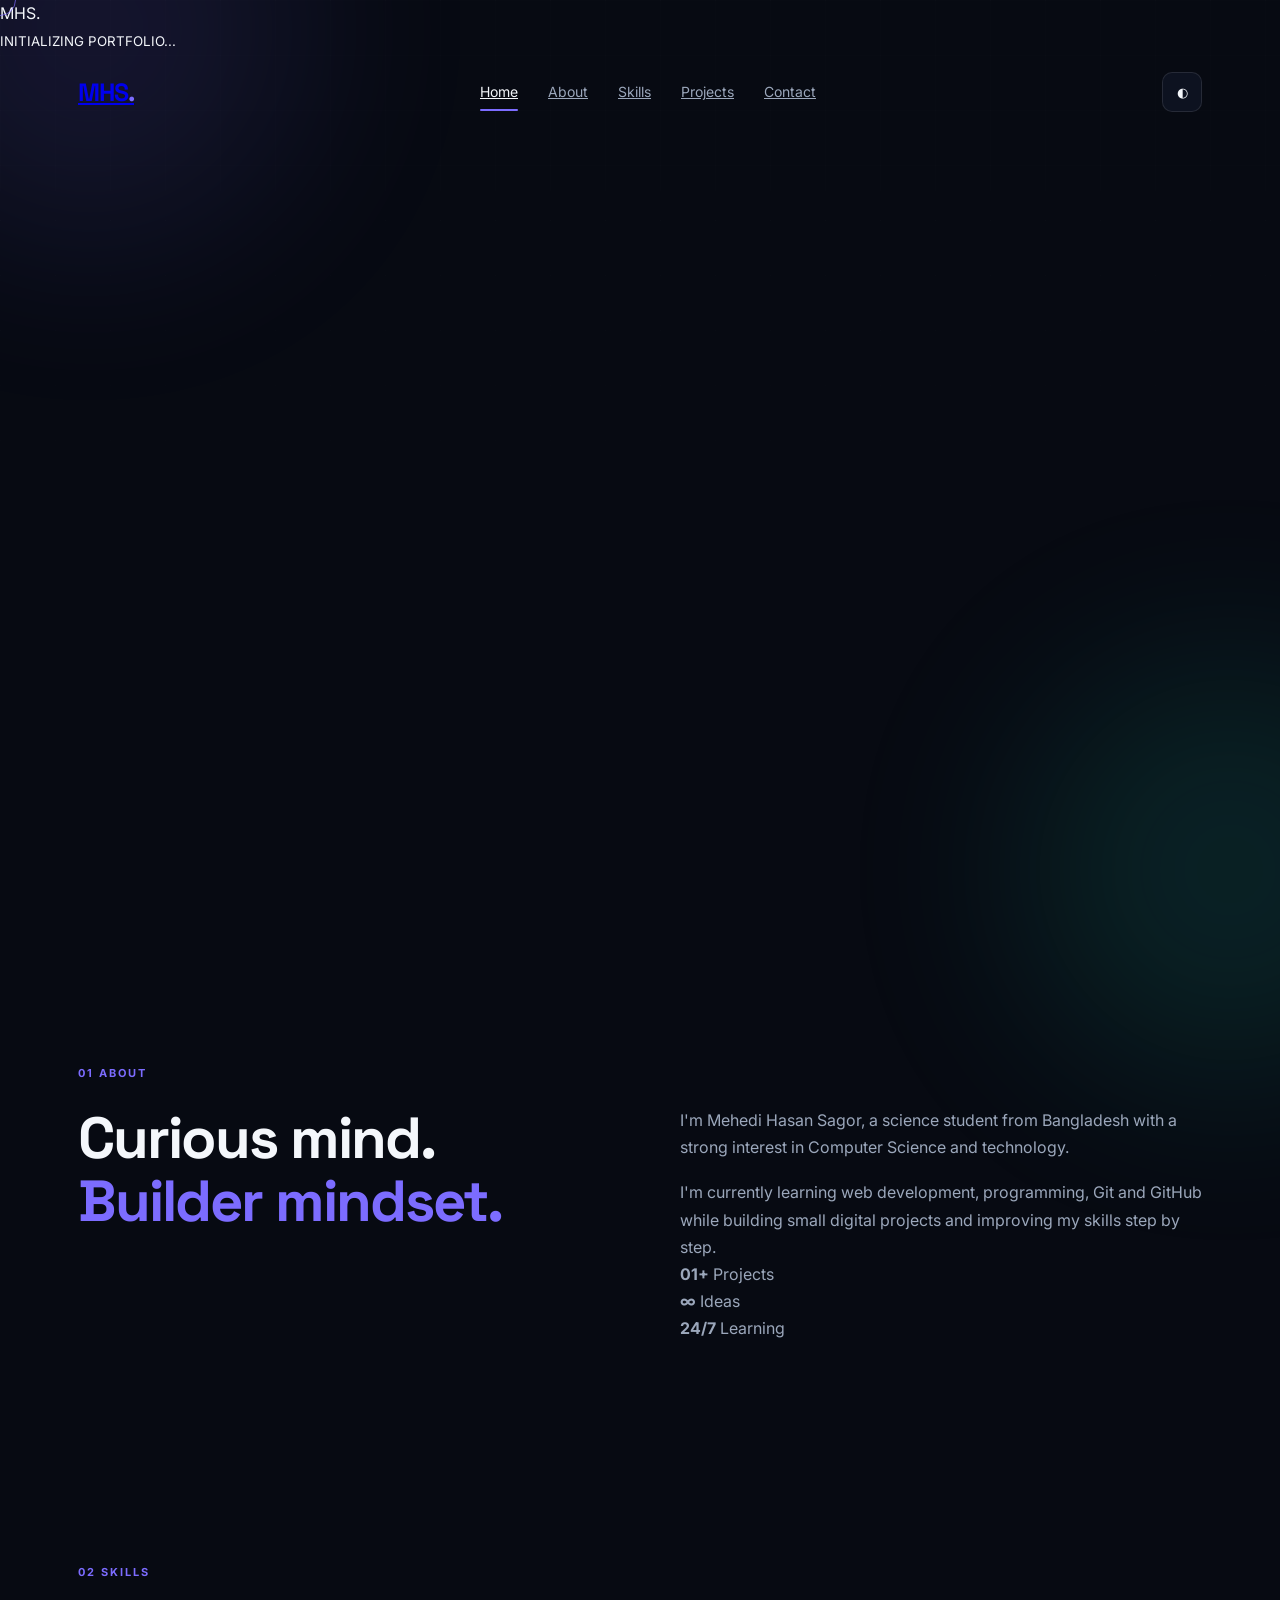
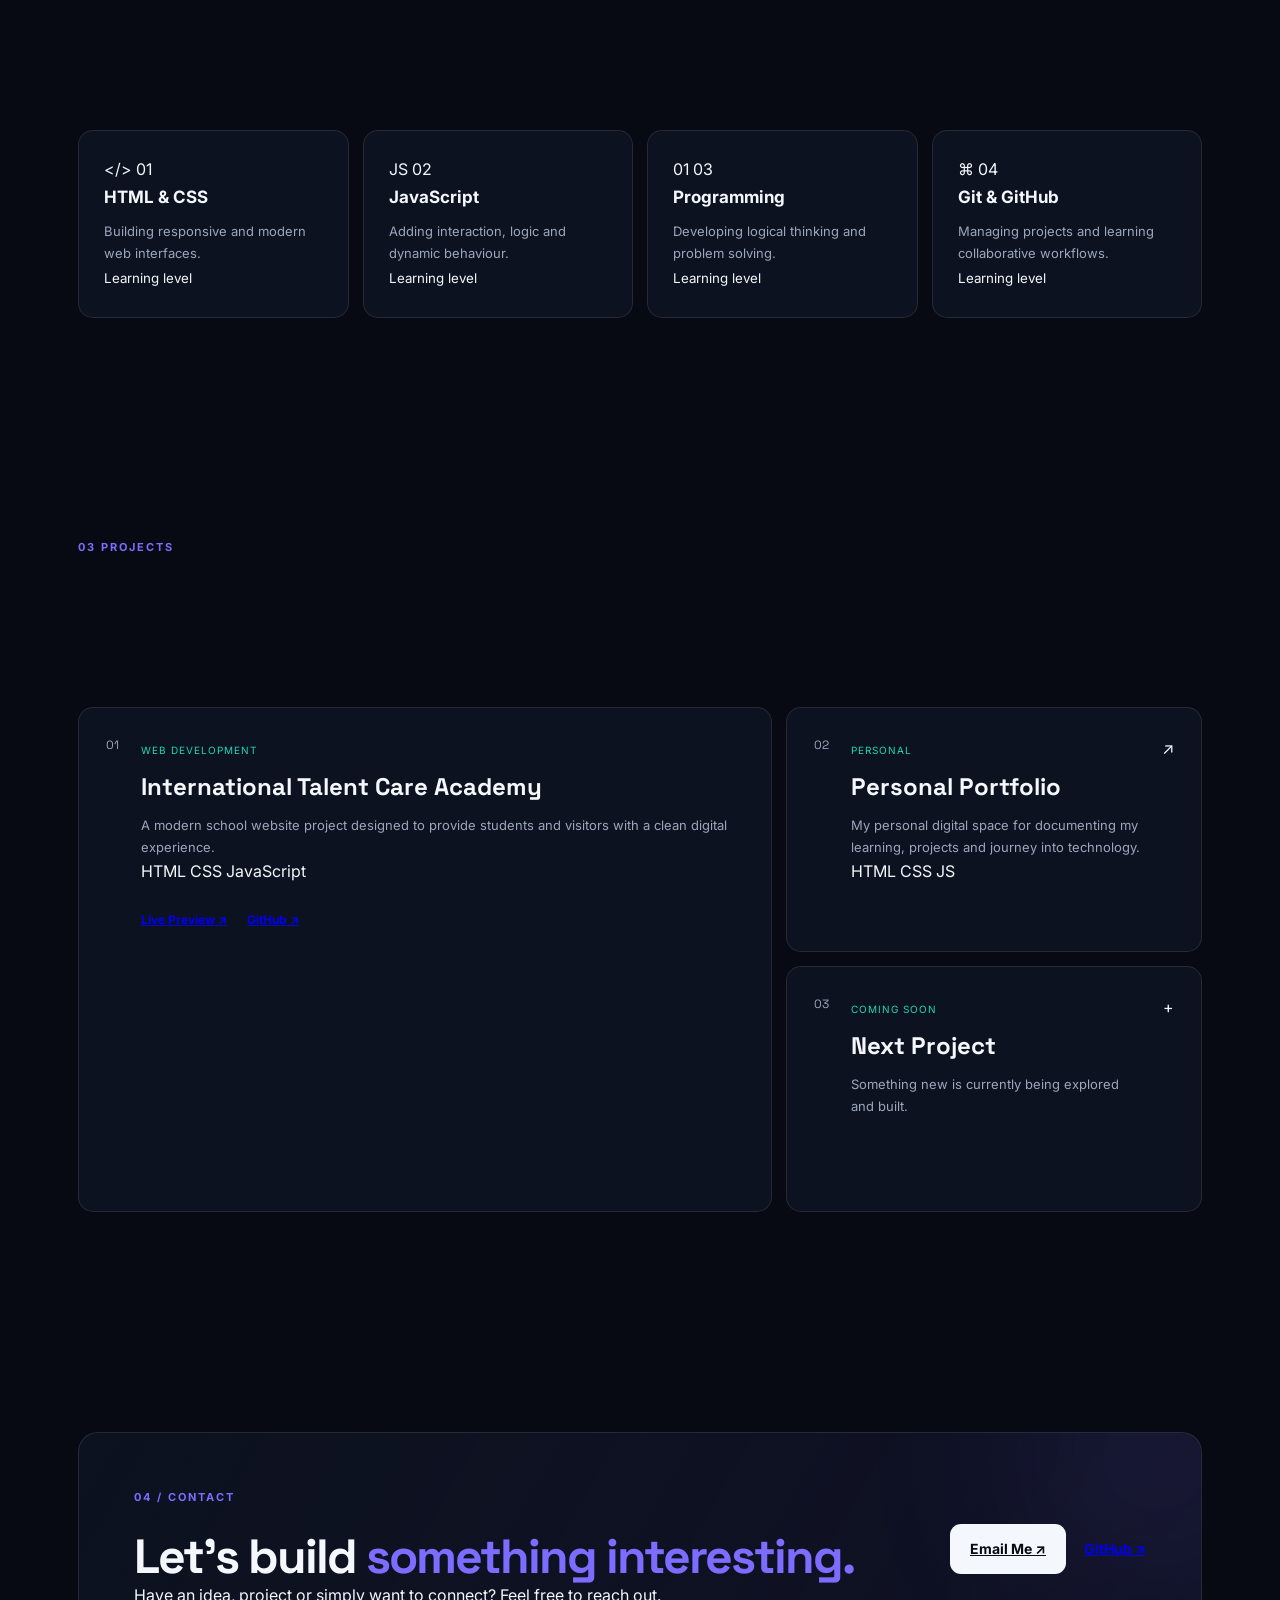
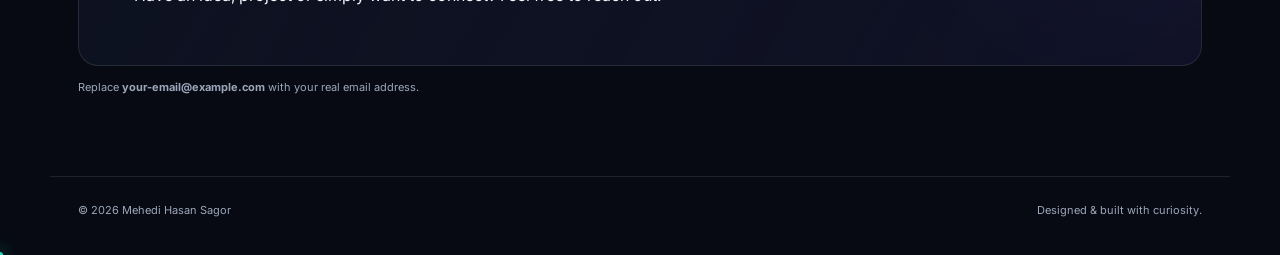
==== commit ab7a8279: "Update index.html" ====
--- a/index.html
+++ b/index.html
@@ -1,132 +1,48 @@
-
 <!DOCTYPE html>
 <html lang="en">
 <head>
-  <!-- Essential -->
   <meta charset="UTF-8">
   <meta name="viewport" content="width=device-width, initial-scale=1.0">
 
-  <!-- Primary SEO -->
   <title>Mehedi Hasan Sagor | Official Website | CSE Aspirant & Web Developer</title>
 
-  <meta
-    name="description"
-    content="Official portfolio of Mehedi Hasan Sagor, a science student and CSE aspirant from Bangladesh exploring web development, programming and creative digital projects."
-  >
-
-  <meta
-    name="keywords"
-    content="Mehedi Hasan Sagor, Mehedi Hasan, Sagor, CSE aspirant, web developer, student, Bangladesh, portfolio, programmer, HTML, CSS, JavaScript, GitHub"
-  >
-
+  <meta name="description" content="Official portfolio of Mehedi Hasan Sagor, a science student and CSE aspirant from Bangladesh exploring web development, programming and creative digital projects.">
+  <meta name="keywords" content="Mehedi Hasan Sagor, CSE aspirant, web developer, Bangladesh, portfolio, programmer, HTML, CSS, JavaScript, GitHub">
   <meta name="author" content="Mehedi Hasan Sagor">
-  <meta name="creator" content="Mehedi Hasan Sagor">
-  <meta name="publisher" content="Mehedi Hasan Sagor">
-
-  <!-- Search Engine Instructions -->
-  <meta
-    name="robots"
-    content="index, follow, max-image-preview:large, max-snippet:-1, max-video-preview:-1"
-  >
-
-  <meta
-    name="googlebot"
-    content="index, follow, max-image-preview:large, max-snippet:-1, max-video-preview:-1"
-  >
-
-  <!-- Canonical URL -->
+  <meta name="robots" content="index, follow">
+  <meta name="googlebot" content="index, follow">
+  <meta name="theme-color" content="#070914">
+
   <link rel="canonical" href="https://mehedi-hasan-sagor.github.io/">
-
-  <!-- Theme -->
-  <meta name="theme-color" content="#0b1020">
-  <meta name="color-scheme" content="dark light">
-
-  <!-- Favicon -->
-  <link rel="icon" href="profile.jpg" type="image/jpeg">
-  <link rel="apple-touch-icon" href="profile.jpg">
-
-  <!-- Open Graph -->
+  <link rel="icon" href="profile.jpg">
+
+  <meta property="og:title" content="Mehedi Hasan Sagor | Official Website">
+  <meta property="og:description" content="CSE Aspirant & Aspiring Web Developer from Bangladesh.">
   <meta property="og:type" content="website">
-  <meta property="og:site_name" content="Mehedi Hasan Sagor">
-  <meta property="og:title" content="Mehedi Hasan Sagor | CSE Aspirant & Web Developer">
-
-  <meta
-    property="og:description"
-    content="Official portfolio of Mehedi Hasan Sagor — a science student and CSE aspirant from Bangladesh exploring web development, programming and creative digital projects."
-  >
-
-  <meta
-    property="og:url"
-    content="https://mehedi-hasan-sagor.github.io/"
-  >
-
-  <meta
-    property="og:image"
-    content="https://mehedi-hasan-sagor.github.io/profile.jpg"
-  >
-
-  <meta property="og:image:alt" content="Mehedi Hasan Sagor">
-  <meta property="og:locale" content="en_US">
-
-  <!-- Twitter / X -->
+  <meta property="og:url" content="https://mehedi-hasan-sagor.github.io/">
+  <meta property="og:image" content="https://mehedi-hasan-sagor.github.io/profile.jpg">
+
   <meta name="twitter:card" content="summary_large_image">
-
-  <meta
-    name="twitter:title"
-    content="Mehedi Hasan Sagor | CSE Aspirant & Web Developer"
-  >
-
-  <meta
-    name="twitter:description"
-    content="Portfolio of Mehedi Hasan Sagor — student, CSE aspirant and aspiring web developer from Bangladesh."
-  >
-
-  <meta
-    name="twitter:image"
-    content="https://mehedi-hasan-sagor.github.io/profile.jpg"
-  >
-
-  <meta name="twitter:image:alt" content="Mehedi Hasan Sagor">
-
-  <!-- Performance -->
+  <meta name="twitter:title" content="Mehedi Hasan Sagor | Official Website">
+  <meta name="twitter:description" content="CSE Aspirant & Aspiring Web Developer from Bangladesh.">
+  <meta name="twitter:image" content="https://mehedi-hasan-sagor.github.io/profile.jpg">
+
   <link rel="preconnect" href="https://fonts.googleapis.com">
   <link rel="preconnect" href="https://fonts.gstatic.com" crossorigin>
-
-  <!-- Fonts -->
-  <link
-    href="https://fonts.googleapis.com/css2?family=Inter:wght@400;500;600;700;800&family=Space+Grotesk:wght@500;600;700&display=swap"
-    rel="stylesheet"
-  >
-
-  <!-- Stylesheet -->
+  <link href="https://fonts.googleapis.com/css2?family=Inter:wght@400;500;600;700;800&family=Space+Grotesk:wght@500;600;700&display=swap" rel="stylesheet">
+
   <link rel="stylesheet" href="style.css">
 
-
-  <!-- =====================================================
-       STRUCTURED DATA: PERSON
-       ===================================================== -->
   <script type="application/ld+json">
   {
-    "@context": "https://schema.org",
-    "@type": "Person",
-    "@id": "https://mehedi-hasan-sagor.github.io/#person",
-
-    "name": "Mehedi Hasan Sagor",
-
-    "url": "https://mehedi-hasan-sagor.github.io/",
-
-    "image": "https://mehedi-hasan-sagor.github.io/profile.jpg",
-
-    "jobTitle": "CSE Aspirant and Aspiring Web Developer",
-
-    "description": "Science student and CSE aspirant from Bangladesh interested in web development, programming and creative digital projects.",
-
-    "nationality": {
-      "@type": "Country",
-      "name": "Bangladesh"
-    },
-
-    "knowsAbout": [
+    "@context":"https://schema.org",
+    "@type":"Person",
+    "name":"Mehedi Hasan Sagor",
+    "url":"https://mehedi-hasan-sagor.github.io/",
+    "image":"https://mehedi-hasan-sagor.github.io/profile.jpg",
+    "jobTitle":"CSE Aspirant and Aspiring Web Developer",
+    "nationality":"Bangladesh",
+    "knowsAbout":[
       "Web Development",
       "HTML",
       "CSS",
@@ -136,682 +52,425 @@
       "GitHub",
       "Computer Science"
     ],
-
-    "sameAs": [
+    "sameAs":[
       "https://github.com/mehedi-hasan-sagor",
       "https://www.linkedin.com/in/mehedi-hasan-sagor-3b4b85437/"
     ]
   }
   </script>
-
-
-  <!-- =====================================================
-       STRUCTURED DATA: WEBSITE
-       ===================================================== -->
-  <script type="application/ld+json">
-  {
-    "@context": "https://schema.org",
-    "@type": "WebSite",
-
-    "@id": "https://mehedi-hasan-sagor.github.io/#website",
-
-    "name": "Mehedi Hasan Sagor | Portfolio",
-
-    "url": "https://mehedi-hasan-sagor.github.io/",
-
-    "description": "Official portfolio website of Mehedi Hasan Sagor.",
-
-    "publisher": {
-      "@id": "https://mehedi-hasan-sagor.github.io/#person"
-    },
-
-    "inLanguage": "en"
-  }
-  </script>
-
 </head>
 
-
 <body>
 
+  <!-- PRELOADER -->
+  <div id="preloader">
+    <div class="loader-logo">MHS<span>.</span></div>
+    <div class="loader-line"><span></span></div>
+    <small>INITIALIZING PORTFOLIO...</small>
+  </div>
+
+  <!-- SCROLL PROGRESS -->
+  <div id="scroll-progress"></div>
+
+  <!-- CURSOR -->
+  <div class="cursor-glow"></div>
+
+  <!-- BACKGROUND -->
+  <div class="noise"></div>
   <div class="bg-grid"></div>
-
-
-  <!-- =====================================================
-       NAVIGATION
-       ===================================================== -->
+  <div class="orb orb-one"></div>
+  <div class="orb orb-two"></div>
+  <div id="particles"></div>
+
+  <!-- NAVBAR -->
   <header class="navbar">
-
-    <a
-      class="logo"
-      href="#home"
-      aria-label="Mehedi Hasan Sagor - Home"
-    >
-      MHS<span>.</span>
-    </a>
-
-
-    <button
-      class="menu-btn"
-      type="button"
-      aria-label="Open navigation menu"
-      aria-expanded="false"
-    >
-      ☰
-    </button>
-
-
-    <nav aria-label="Main navigation">
-
+    <a href="#home" class="logo">MHS<span>.</span></a>
+
+    <nav>
       <a href="#home">Home</a>
-
       <a href="#about">About</a>
-
       <a href="#skills">Skills</a>
-
       <a href="#projects">Projects</a>
-
       <a href="#contact">Contact</a>
-
     </nav>
 
-
-    <button
-      class="theme-btn"
-      type="button"
-      aria-label="Toggle theme"
-    >
-      ◐
-    </button>
-
+    <div class="nav-actions">
+      <button class="theme-btn" aria-label="Toggle theme">◐</button>
+      <button class="menu-btn" aria-label="Open menu">☰</button>
+    </div>
   </header>
 
 
   <main>
 
-
-    <!-- =====================================================
-         HERO
-         ===================================================== -->
-    <section
-      id="home"
-      class="hero section"
-      aria-labelledby="hero-title"
-    >
-
-      <div class="hero-copy">
-
-        <div class="eyebrow">
-
-          <span></span>
-
+    <!-- HERO -->
+    <section id="home" class="hero section">
+
+      <div class="hero-copy reveal">
+
+        <div class="status-pill">
+          <span class="status-dot"></span>
           Available for learning & collaboration
-
-        </div>
-
-
-        <h1 id="hero-title">
-
-          Mehedi Hasan Sagor<br>
-
-          <em>CSE Aspirant & Web Developer</em>
-
+        </div>
+
+        <p class="hero-mini">HELLO, I'M</p>
+
+        <h1>
+          Mehedi Hasan
+          <span>Sagor<span class="title-dot">.</span></span>
         </h1>
 
+        <div class="hero-role">
+          <span class="role-line"></span>
+          <span id="typing"></span>
+          <span class="typing-cursor">|</span>
+        </div>
 
         <p class="hero-text">
-
           A science student and CSE aspirant from Bangladesh,
-          exploring web development, programming and creative
-          digital projects.
-
+          exploring <strong>web development, programming</strong>
+          and creative digital projects.
         </p>
 
-
         <div class="hero-actions">
-
-          <a
-            class="btn primary"
-            href="#projects"
-          >
-            View my work ↗
+          <a href="#projects" class="btn primary magnetic">
+            <span>Explore My Work</span>
+            <b>↗</b>
           </a>
 
-
-          <a
-            class="btn secondary"
-            href="#contact"
-          >
-            Let's connect
+          <a href="#contact" class="btn secondary magnetic">
+            Let's Connect
           </a>
-
-        </div>
-
+        </div>
 
         <div class="quick-links">
-
-          <a
-            href="https://github.com/mehedi-hasan-sagor"
-            target="_blank"
-            rel="noopener noreferrer"
-            aria-label="Mehedi Hasan Sagor on GitHub"
-          >
+          <a href="https://github.com/mehedi-hasan-sagor" target="_blank">
             GitHub ↗
           </a>
-
-
           <span>•</span>
-
-
-          <span>
-            Bangladesh 🇧🇩
-          </span>
-
-        </div>
-
-      </div>
-
-
-      <div
-        class="hero-card"
-        aria-label="Profile"
-      >
-
-        <div class="orbit orbit-1"></div>
-
-        <div class="orbit orbit-2"></div>
-
-
-        <div class="avatar">
-
-          <img
-            src="profile.jpg"
-            alt="Portrait of Mehedi Hasan Sagor, CSE aspirant and aspiring web developer"
-            width="400"
-            height="400"
-            fetchpriority="high"
-          >
-
-        </div>
-
+          <span>Bangladesh 🇧🇩</span>
+        </div>
+      </div>
+
+
+      <!-- HERO VISUAL -->
+      <div class="hero-visual reveal">
+
+        <div class="visual-ring ring-one"></div>
+        <div class="visual-ring ring-two"></div>
+        <div class="visual-ring ring-three"></div>
+
+        <div class="rotating-label label-one">CODE • CREATE • LEARN •</div>
+        <div class="rotating-label label-two">MHS • 2026 •</div>
+
+        <div class="avatar-wrap">
+          <div class="avatar-border"></div>
+          <div class="avatar">
+            <img src="profile.jpg" alt="Mehedi Hasan Sagor">
+          </div>
+        </div>
 
         <div class="floating-card card-top">
-
-          CSE Aspirant <span>⌁</span>
-
-        </div>
-
+          <span class="tiny-icon">⌘</span>
+          <div>
+            <small>FOCUS</small>
+            <strong>CSE / WEB</strong>
+          </div>
+        </div>
 
         <div class="floating-card card-bottom">
-
-          Learning • Building • Growing
-
-        </div>
-
-      </div>
-
+          <div class="terminal-dot"></div>
+          <div>
+            <small>STATUS</small>
+            <strong>Building...</strong>
+          </div>
+        </div>
+
+        <!-- MINI TERMINAL -->
+        <div class="terminal">
+          <div class="terminal-head">
+            <span></span><span></span><span></span>
+            <label>mehedi@portfolio</label>
+          </div>
+
+          <div class="terminal-body">
+            <p><i>$</i> whoami</p>
+            <strong>Mehedi Hasan Sagor</strong>
+            <p><i>$</i> role</p>
+            <strong>CSE Aspirant</strong>
+            <p><i>$</i> mission</p>
+            <strong>Learn → Build → Grow</strong>
+          </div>
+        </div>
+
+      </div>
     </section>
 
 
-
-    <!-- =====================================================
-         ABOUT
-         ===================================================== -->
-    <section
-      id="about"
-      class="section narrow"
-      aria-labelledby="about-title"
-    >
-
-      <div class="section-label">
-        01 / ABOUT
-      </div>
-
+    <!-- ABOUT -->
+    <section id="about" class="section about">
+
+      <div class="section-label reveal">
+        <span>01</span> ABOUT
+      </div>
 
       <div class="two-col">
 
+        <div class="reveal">
+          <h2>
+            Curious mind.
+            <span>Builder mindset.</span>
+          </h2>
+        </div>
+
+        <div class="about-text reveal">
+          <p>
+            I'm Mehedi Hasan Sagor, a science student from Bangladesh
+            with a strong interest in Computer Science and technology.
+          </p>
+
+          <p>
+            I'm currently learning web development, programming,
+            Git and GitHub while building small digital projects
+            and improving my skills step by step.
+          </p>
+
+          <div class="about-stats">
+            <div>
+              <strong>01+</strong>
+              <span>Projects</span>
+            </div>
+            <div>
+              <strong>∞</strong>
+              <span>Ideas</span>
+            </div>
+            <div>
+              <strong>24/7</strong>
+              <span>Learning</span>
+            </div>
+          </div>
+        </div>
+
+      </div>
+    </section>
+
+
+    <!-- SKILLS -->
+    <section id="skills" class="section">
+
+      <div class="section-label reveal">
+        <span>02</span> SKILLS
+      </div>
+
+      <div class="section-title reveal">
+        <h2>What I'm <span>learning</span></h2>
+        <p>Turning curiosity into practical skills.</p>
+      </div>
+
+      <div class="skill-grid">
+
+        <article class="skill reveal">
+          <div class="skill-top">
+            <span class="skill-icon">&lt;/&gt;</span>
+            <span>01</span>
+          </div>
+          <h3>HTML & CSS</h3>
+          <p>Building responsive and modern web interfaces.</p>
+          <div class="skill-bar"><span data-width="88%"></span></div>
+          <small>Learning level</small>
+        </article>
+
+        <article class="skill reveal">
+          <div class="skill-top">
+            <span class="skill-icon">JS</span>
+            <span>02</span>
+          </div>
+          <h3>JavaScript</h3>
+          <p>Adding interaction, logic and dynamic behaviour.</p>
+          <div class="skill-bar"><span data-width="70%"></span></div>
+          <small>Learning level</small>
+        </article>
+
+        <article class="skill reveal">
+          <div class="skill-top">
+            <span class="skill-icon">01</span>
+            <span>03</span>
+          </div>
+          <h3>Programming</h3>
+          <p>Developing logical thinking and problem solving.</p>
+          <div class="skill-bar"><span data-width="62%"></span></div>
+          <small>Learning level</small>
+        </article>
+
+        <article class="skill reveal">
+          <div class="skill-top">
+            <span class="skill-icon">⌘</span>
+            <span>04</span>
+          </div>
+          <h3>Git & GitHub</h3>
+          <p>Managing projects and learning collaborative workflows.</p>
+          <div class="skill-bar"><span data-width="75%"></span></div>
+          <small>Learning level</small>
+        </article>
+
+      </div>
+    </section>
+
+
+    <!-- PROJECTS -->
+    <section id="projects" class="section">
+
+      <div class="section-label reveal">
+        <span>03</span> PROJECTS
+      </div>
+
+      <div class="projects-head reveal">
         <div>
-
-          <h2 id="about-title">
-
-            Curious mind.<br>
-
-            <span>Builder mindset.</span>
-
+          <h2>Selected <span>work.</span></h2>
+          <p class="muted">More projects coming soon.</p>
+        </div>
+
+        <div class="project-count">03 / PROJECTS</div>
+      </div>
+
+
+      <div class="project-grid">
+
+        <article class="project featured reveal">
+
+          <div class="project-number">01</div>
+
+          <div class="project-content">
+
+            <div class="project-preview academy-preview">
+              <div class="preview-glow"></div>
+              <div class="preview-window">
+                <div class="preview-bar">
+                  <span></span><span></span><span></span>
+                </div>
+                <div class="preview-lines">
+                  <i></i><i></i><i></i><i></i>
+                </div>
+              </div>
+            </div>
+
+            <span class="tag">WEB DEVELOPMENT</span>
+
+            <h3>International Talent Care Academy</h3>
+
+            <p>
+              A modern school website project designed to provide
+              students and visitors with a clean digital experience.
+            </p>
+
+            <div class="project-tags">
+              <span>HTML</span>
+              <span>CSS</span>
+              <span>JavaScript</span>
+            </div>
+
+            <div class="project-links">
+              <a href="#" onclick="noLink(event)">Live Preview ↗</a>
+              <a href="https://github.com/mehedi-hasan-sagor" target="_blank">GitHub ↗</a>
+            </div>
+
+          </div>
+        </article>
+
+
+        <article class="project reveal">
+
+          <div class="project-number">02</div>
+
+          <div class="project-content">
+            <span class="tag">PERSONAL</span>
+            <h3>Personal Portfolio</h3>
+            <p>
+              My personal digital space for documenting my learning,
+              projects and journey into technology.
+            </p>
+
+            <div class="project-tags">
+              <span>HTML</span>
+              <span>CSS</span>
+              <span>JS</span>
+            </div>
+          </div>
+
+          <div class="project-arrow">↗</div>
+        </article>
+
+
+        <article class="project reveal">
+
+          <div class="project-number">03</div>
+
+          <div class="project-content">
+            <span class="tag">COMING SOON</span>
+            <h3>Next Project</h3>
+            <p>
+              Something new is currently being explored and built.
+            </p>
+          </div>
+
+          <div class="project-arrow">+</div>
+        </article>
+
+      </div>
+    </section>
+
+
+    <!-- CONTACT -->
+    <section id="contact" class="section contact">
+
+      <div class="contact-box reveal">
+
+        <div>
+          <div class="section-label">04 / CONTACT</div>
+
+          <h2>
+            Let's build
+            <span>something interesting.</span>
           </h2>
 
-        </div>
-
-
-        <div class="about-text">
-
           <p>
-
-            I'm Mehedi Hasan Sagor, a student from Bangladesh
-            with a strong interest in Computer Science &
-            Engineering. I enjoy turning ideas into websites
-            and experimenting with technology.
-
+            Have an idea, project or simply want to connect?
+            Feel free to reach out.
           </p>
-
-
-          <p>
-
-            Right now, I'm focused on strengthening my
-            programming fundamentals, learning modern web
-            technologies and building projects that I can
-            be proud of.
-
-          </p>
-
-        </div>
-
-      </div>
+        </div>
+
+        <div class="contact-actions">
+
+          <a href="mailto:your-email@example.com" class="btn primary magnetic">
+            Email Me ↗
+          </a>
+
+          <a href="https://github.com/mehedi-hasan-sagor"
+             target="_blank"
+             class="social">
+            GitHub ↗
+          </a>
+
+        </div>
+
+      </div>
+
+      <p class="edit-note">
+        Replace <strong>your-email@example.com</strong> with your real email address.
+      </p>
 
     </section>
 
-
-
-    <!-- =====================================================
-         SKILLS
-         ===================================================== -->
-    <section
-      id="skills"
-      class="section"
-      aria-labelledby="skills-title"
-    >
-
-      <div class="section-label">
-        02 / SKILLS
-      </div>
-
-
-      <h2
-        id="skills-title"
-        class="section-title"
-      >
-        What I'm learning
-      </h2>
-
-
-      <div class="skill-grid">
-
-
-        <article class="skill">
-
-          <div
-            class="icon"
-            aria-hidden="true"
-          >
-            ⌘
-          </div>
-
-          <h3>
-            HTML & CSS
-          </h3>
-
-          <p>
-            Responsive layouts, clean UI and modern styling.
-          </p>
-
-        </article>
-
-
-
-        <article class="skill">
-
-          <div
-            class="icon"
-            aria-hidden="true"
-          >
-            JS
-          </div>
-
-          <h3>
-            JavaScript
-          </h3>
-
-          <p>
-            Interactive interfaces and practical web functionality.
-          </p>
-
-        </article>
-
-
-
-        <article class="skill">
-
-          <div
-            class="icon"
-            aria-hidden="true"
-          >
-            &lt;/&gt;
-          </div>
-
-          <h3>
-            Programming
-          </h3>
-
-          <p>
-            Building logic and improving problem-solving fundamentals.
-          </p>
-
-        </article>
-
-
-
-        <article class="skill">
-
-          <div
-            class="icon"
-            aria-hidden="true"
-          >
-            Git
-          </div>
-
-          <h3>
-            Git & GitHub
-          </h3>
-
-          <p>
-            Version control, repositories and project documentation.
-          </p>
-
-        </article>
-
-
-      </div>
-
-    </section>
-
-
-
-    <!-- =====================================================
-         PROJECTS
-         ===================================================== -->
-    <section
-      id="projects"
-      class="section"
-      aria-labelledby="projects-title"
-    >
-
-      <div class="section-label">
-        03 / PROJECTS
-      </div>
-
-
-      <div class="projects-head">
-
-        <h2
-          id="projects-title"
-          class="section-title"
-        >
-          Selected work
-        </h2>
-
-
-        <span class="muted">
-          More projects coming soon.
-        </span>
-
-      </div>
-
-
-      <div class="project-grid">
-
-
-        <!-- Project 1 -->
-        <article class="project featured">
-
-          <div class="project-number">
-            01
-          </div>
-
-
-          <div class="project-content">
-
-            <span class="tag">
-              Web Development
-            </span>
-
-
-            <h3>
-              International Talent Care Academy
-            </h3>
-
-
-            <p>
-
-              A school website concept with student-focused
-              pages, login/dashboard ideas and a responsive
-              interface.
-
-            </p>
-
-
-            <div class="project-links">
-
-              <a
-                href="#"
-                onclick="return noLink(event)"
-                aria-label="International Talent Care Academy live preview coming soon"
-              >
-                Live preview ↗
-              </a>
-
-
-              <a
-                href="https://github.com/mehedi-hasan-sagor"
-                target="_blank"
-                rel="noopener noreferrer"
-              >
-                GitHub ↗
-              </a>
-
-            </div>
-
-          </div>
-
-        </article>
-
-
-
-        <!-- Project 2 -->
-        <article class="project">
-
-          <div class="project-number">
-            02
-          </div>
-
-
-          <div class="project-content">
-
-            <span class="tag">
-              Portfolio
-            </span>
-
-
-            <h3>
-              Personal Portfolio
-            </h3>
-
-
-            <p>
-
-              This responsive portfolio website — designed
-              to grow alongside my skills and projects.
-
-            </p>
-
-
-            <div class="project-links">
-
-              <a href="#home">
-                You're here ↗
-              </a>
-
-            </div>
-
-          </div>
-
-        </article>
-
-
-
-        <!-- Project 3 -->
-        <article class="project">
-
-          <div class="project-number">
-            03
-          </div>
-
-
-          <div class="project-content">
-
-            <span class="tag">
-              Coming Soon
-            </span>
-
-
-            <h3>
-              Next Project
-            </h3>
-
-
-            <p>
-
-              A new project is in the works.
-              Check back soon for the next build.
-
-            </p>
-
-
-            <div class="project-links">
-
-              <a
-                href="https://github.com/mehedi-hasan-sagor"
-                target="_blank"
-                rel="noopener noreferrer"
-              >
-                Follow on GitHub ↗
-              </a>
-
-            </div>
-
-          </div>
-
-        </article>
-
-
-      </div>
-
-    </section>
-
-
-
-    <!-- =====================================================
-         CONTACT
-         ===================================================== -->
-    <section
-      id="contact"
-      class="section contact"
-      aria-labelledby="contact-title"
-    >
-
-      <div class="section-label">
-        04 / CONTACT
-      </div>
-
-
-      <div class="contact-box">
-
-        <div>
-
-          <span class="tag">
-            Have an idea?
-          </span>
-
-
-          <h2 id="contact-title">
-
-            Let's build something<br>
-
-            <span>interesting.</span>
-
-          </h2>
-
-        </div>
-
-
-        <div class="contact-actions">
-
-
-          <!-- Replace this email with your real email -->
-
-          <a
-            class="btn primary"
-            href="mailto:your-email@example.com"
-            aria-label="Email Mehedi Hasan Sagor"
-          >
-            Email me ↗
-          </a>
-
-
-          <a
-            class="social"
-            href="https://github.com/mehedi-hasan-sagor"
-            target="_blank"
-            rel="noopener noreferrer"
-            aria-label="Mehedi Hasan Sagor GitHub profile"
-          >
-            GitHub
-          </a>
-
-        </div>
-
-      </div>
-
-
-      <p class="edit-note">
-
-        Tip: replace
-        <b>your-email@example.com</b>
-        in index.html with your real email.
-
-      </p>
-
-    </section>
-
   </main>
 
 
-
-  <!-- =====================================================
-       FOOTER
-       ===================================================== -->
   <footer>
-
-    <span>
-
-      © <span id="year"></span>
-      Mehedi Hasan Sagor
-
-    </span>
-
-
-    <span>
-
-      Designed & built with curiosity.
-
-    </span>
-
+    <span>© <span id="year"></span> Mehedi Hasan Sagor</span>
+    <span>Designed & built with curiosity.</span>
   </footer>
 
 
-
-  <!-- JavaScript -->
   <script src="script.js"></script>
 
 </body>
 </html>
-```
--- a/style.css
+++ b/style.css
@@ -1,36 +1,1043 @@
 :root{
-  --bg:#070a12; --surface:#0d1220; --surface2:#11182a; --text:#f4f7fb;
-  --muted:#9ba7bb; --line:rgba(255,255,255,.10); --accent:#7c6cff;
-  --accent2:#20d6b5; --shadow:0 25px 80px rgba(0,0,0,.35);
-}
-*{box-sizing:border-box;margin:0;padding:0}
-html{scroll-behavior:smooth}
-body{font-family:Inter,system-ui,sans-serif;background:var(--bg);color:var(--text);line-height:1.7;overflow-x:hidden}
-body.light{--bg:#f6f7fb;--surface:#fff;--surface2:#eef1f7;--text:#101522;--muted:#5d6879;--line:rgba(16,21,34,.12)}
-a{color:inherit;text-decoration:none}
-.bg-grid{position:fixed;inset:0;pointer-events:none;opacity:.45;background-image:linear-gradient(rgba(255,255,255,.025) 1px,transparent 1px),linear-gradient(90deg,rgba(255,255,255,.025) 1px,transparent 1px);background-size:55px 55px;mask-image:linear-gradient(to bottom,#000,transparent 85%)}
-.navbar{height:76px;display:flex;align-items:center;justify-content:space-between;max-width:1180px;margin:auto;padding:0 28px;position:relative;z-index:10}
-.logo{font-family:"Space Grotesk";font-weight:700;font-size:25px;letter-spacing:-1px}.logo span{color:var(--accent)}
-nav{display:flex;gap:30px}nav a{font-size:14px;color:var(--muted);transition:.2s}nav a:hover{color:var(--text)}
-.theme-btn,.menu-btn{border:1px solid var(--line);background:var(--surface);color:var(--text);border-radius:10px;width:40px;height:40px;cursor:pointer}.menu-btn{display:none}
-.section{max-width:1180px;margin:auto;padding:110px 28px}
-.hero{min-height:calc(100vh - 76px);display:grid;grid-template-columns:1.1fr .9fr;align-items:center;gap:60px;padding-top:70px}
-.eyebrow{display:inline-flex;align-items:center;gap:10px;color:var(--muted);font-size:13px;margin-bottom:25px}.eyebrow span{width:8px;height:8px;border-radius:50%;background:var(--accent2);box-shadow:0 0 18px var(--accent2)}
-h1{font-family:"Space Grotesk";font-size:clamp(45px,6vw,78px);line-height:1.04;letter-spacing:-3px;max-width:850px}
-h1 strong{color:#fff}.light h1 strong{color:var(--text)}h1 em{font-style:normal;color:var(--accent)}
-.hero-text{max-width:650px;color:var(--muted);font-size:17px;margin:25px 0 30px}
-.hero-actions{display:flex;gap:12px;flex-wrap:wrap}.btn{display:inline-flex;align-items:center;justify-content:center;padding:12px 19px;border-radius:11px;font-weight:700;font-size:14px;border:1px solid var(--line);transition:.25s}.btn.primary{background:var(--text);color:var(--bg)}.btn.secondary{background:var(--surface);color:var(--text)}.btn:hover{transform:translateY(-2px)}
-.quick-links{display:flex;gap:12px;align-items:center;color:var(--muted);font-size:13px;margin-top:22px}.quick-links a:hover{color:var(--text)}
-.hero-card{height:450px;position:relative;display:flex;align-items:center;justify-content:center}
-.avatar{width:210px;height:210px;border-radius:50%;display:grid;place-items:center;overflow:hidden;background:linear-gradient(145deg,var(--surface2),var(--surface));border:1px solid var(--line);box-shadow:0 0 100px rgba(124,108,255,.18),var(--shadow);position:relative;z-index:2}.avatar img{width:100%;height:100%;object-fit:cover;object-position:center 28%;display:block}
-.orbit{position:absolute;border:1px solid rgba(124,108,255,.25);border-radius:50%}.orbit-1{width:330px;height:330px}.orbit-2{width:440px;height:440px;border-color:rgba(32,214,181,.14);transform:rotate(25deg)}
-.floating-card{position:absolute;background:rgba(13,18,32,.82);backdrop-filter:blur(15px);border:1px solid var(--line);border-radius:12px;padding:10px 14px;font-size:12px;z-index:3;box-shadow:var(--shadow)}.card-top{top:55px;right:5px}.card-bottom{bottom:58px;left:0;color:var(--muted)}
-.section-label{font-size:11px;letter-spacing:2px;color:var(--accent);font-weight:700;margin-bottom:24px}.narrow{max-width:1000px}.two-col{display:grid;grid-template-columns:1fr 1fr;gap:80px}
-h2{font-family:"Space Grotesk";font-size:clamp(35px,5vw,58px);line-height:1.08;letter-spacing:-2px}h2 span{color:var(--accent)}
-.about-text{color:var(--muted);font-size:16px}.about-text p+p{margin-top:18px}
-.section-title{margin-bottom:35px}.skill-grid{display:grid;grid-template-columns:repeat(4,1fr);gap:14px}.skill{background:var(--surface);border:1px solid var(--line);padding:25px;border-radius:15px;transition:.25s}.skill:hover,.project:hover{transform:translateY(-5px);border-color:rgba(124,108,255,.35)}.icon{font-family:"Space Grotesk";font-weight:700;font-size:19px;margin-bottom:30px;color:var(--accent2)}.skill h3{font-size:17px;margin-bottom:8px}.skill p,.project p{font-size:13px;color:var(--muted)}
-.projects-head{display:flex;align-items:end;justify-content:space-between;gap:20px}.muted{color:var(--muted);font-size:13px;margin-bottom:42px}.project-grid{display:grid;grid-template-columns:1.25fr .75fr;gap:14px}.project{background:var(--surface);border:1px solid var(--line);border-radius:15px;padding:27px;min-height:245px;display:flex;gap:22px;transition:.25s}.project.featured{grid-row:span 2;min-height:505px}.project-number{font-family:"Space Grotesk";font-size:12px;color:var(--muted)}.tag{display:inline-block;font-size:10px;letter-spacing:1px;text-transform:uppercase;color:var(--accent2);margin-bottom:14px}.project h3{font-family:"Space Grotesk";font-size:24px;line-height:1.2;margin-bottom:12px}.project-links{display:flex;gap:20px;margin-top:25px;font-size:12px;font-weight:700}.project-links a:hover{color:var(--accent)}
-.contact{padding-bottom:80px}.contact-box{border:1px solid var(--line);background:linear-gradient(120deg,var(--surface),rgba(124,108,255,.08));border-radius:20px;padding:55px;display:flex;justify-content:space-between;align-items:center;gap:30px}.contact-box h2{font-size:48px}.contact-actions{display:flex;align-items:center;gap:18px}.social{font-weight:700;font-size:14px}.edit-note{color:var(--muted);font-size:11px;margin-top:12px}
-footer{max-width:1180px;margin:auto;border-top:1px solid var(--line);padding:24px 28px 35px;display:flex;justify-content:space-between;color:var(--muted);font-size:11px}
-@media(max-width:800px){nav{display:none}.menu-btn{display:block;margin-left:auto;margin-right:8px}.navbar{padding:0 18px}.hero{grid-template-columns:1fr;min-height:auto;padding-top:70px}.hero-card{height:330px}.two-col{grid-template-columns:1fr;gap:30px}.skill-grid{grid-template-columns:1fr 1fr}.project-grid{grid-template-columns:1fr}.project.featured{grid-row:auto;min-height:245px}.contact-box{padding:35px;flex-direction:column;align-items:flex-start}.contact-box h2{font-size:38px}footer{flex-direction:column;gap:8px}}
-@media(max-width:480px){h1{letter-spacing:-2px}.section{padding:80px 20px}.skill-grid{grid-template-columns:1fr}.project{padding:21px}.hero-card{transform:scale(.9)}footer{padding-left:20px;padding-right:20px}}
+  --bg:#070a12;
+  --surface:#0d1220;
+  --surface2:#11182a;
+  --text:#f4f7fb;
+  --muted:#9ba7bb;
+  --line:rgba(255,255,255,.10);
+  --accent:#7c6cff;
+  --accent2:#20d6b5;
+  --shadow:0 25px 80px rgba(0,0,0,.35);
+}
+
+*{
+  box-sizing:border-box;
+  margin:0;
+  padding:0;
+}
+
+html{
+  scroll-behavior:smooth;
+}
+
+body{
+  font-family:Inter,system-ui,sans-serif;
+  background:var(--bg);
+  color:var(--text);
+  line-height:1.7;
+  overflow-x:hidden;
+  transition:
+    background .5s ease,
+    color .5s ease;
+}
+
+body.light{
+  --bg:#f6f7fb;
+  --surface:#fff;
+  --surface2:#eef1f7;
+  --text:#101522;
+  --muted:#5d6879;
+  --line:rgba(16,21,34,.12);
+}
+
+/* =========================
+   BACKGROUND
+========================= */
+
+body::before,
+body::after{
+  content:"";
+  position:fixed;
+  width:420px;
+  height:420px;
+  border-radius:50%;
+  pointer-events:none;
+  filter:blur(100px);
+  opacity:.12;
+  z-index:-2;
+  animation:ambientFloat 12s ease-in-out infinite alternate;
+}
+
+body::before{
+  background:var(--accent);
+  top:-180px;
+  left:-120px;
+}
+
+body::after{
+  background:var(--accent2);
+  right:-160px;
+  bottom:-180px;
+  animation-delay:-5s;
+}
+
+.bg-grid{
+  position:fixed;
+  inset:0;
+  pointer-events:none;
+  opacity:.45;
+  background-image:
+    linear-gradient(rgba(255,255,255,.025) 1px,transparent 1px),
+    linear-gradient(90deg,rgba(255,255,255,.025) 1px,transparent 1px);
+  background-size:55px 55px;
+  mask-image:linear-gradient(to bottom,#000,transparent 85%);
+  z-index:-1;
+  animation:gridMove 20s linear infinite;
+}
+
+@keyframes gridMove{
+  from{
+    background-position:0 0,0 0;
+  }
+  to{
+    background-position:55px 55px,55px 55px;
+  }
+}
+
+@keyframes ambientFloat{
+  0%{transform:translate(0,0) scale(1)}
+  100%{transform:translate(80px,50px) scale(1.15)}
+}
+
+/* =========================
+   NAVBAR
+========================= */
+
+.navbar{
+  height:76px;
+  display:flex;
+  align-items:center;
+  justify-content:space-between;
+  max-width:1180px;
+  margin:auto;
+  padding:0 28px;
+  position:sticky;
+  top:0;
+  z-index:100;
+  transition:.4s ease;
+}
+
+.navbar.scrolled{
+  background:rgba(7,10,18,.72);
+  backdrop-filter:blur(18px);
+  -webkit-backdrop-filter:blur(18px);
+  border-bottom:1px solid var(--line);
+}
+
+body.light .navbar.scrolled{
+  background:rgba(246,247,251,.75);
+}
+
+.logo{
+  font-family:"Space Grotesk";
+  font-weight:700;
+  font-size:25px;
+  letter-spacing:-1px;
+  transition:.3s ease;
+}
+
+.logo span{
+  color:var(--accent);
+}
+
+.logo:hover{
+  transform:scale(1.06);
+}
+
+nav{
+  display:flex;
+  gap:30px;
+  align-items:center;
+}
+
+nav a{
+  font-size:14px;
+  color:var(--muted);
+  transition:.3s ease;
+  position:relative;
+}
+
+nav a::after{
+  content:"";
+  position:absolute;
+  left:0;
+  bottom:-7px;
+  width:0;
+  height:2px;
+  background:var(--accent);
+  border-radius:10px;
+  transition:.3s ease;
+}
+
+nav a:hover,
+nav a.active{
+  color:var(--text);
+}
+
+nav a:hover::after,
+nav a.active::after{
+  width:100%;
+}
+
+.theme-btn,
+.menu-btn{
+  border:1px solid var(--line);
+  background:var(--surface);
+  color:var(--text);
+  border-radius:10px;
+  width:40px;
+  height:40px;
+  cursor:pointer;
+  transition:.3s ease;
+}
+
+.theme-btn:hover,
+.menu-btn:hover{
+  transform:translateY(-2px) rotate(5deg);
+  border-color:var(--accent);
+  box-shadow:0 0 20px rgba(124,108,255,.18);
+}
+
+.menu-btn{
+  display:none;
+}
+
+/* =========================
+   GENERAL
+========================= */
+
+.section{
+  max-width:1180px;
+  margin:auto;
+  padding:110px 28px;
+}
+
+.hero{
+  min-height:calc(100vh - 76px);
+  display:grid;
+  grid-template-columns:1.1fr .9fr;
+  align-items:center;
+  gap:60px;
+  padding-top:70px;
+}
+
+.eyebrow{
+  display:inline-flex;
+  align-items:center;
+  gap:10px;
+  color:var(--muted);
+  font-size:13px;
+  margin-bottom:25px;
+}
+
+.eyebrow span{
+  width:8px;
+  height:8px;
+  border-radius:50%;
+  background:var(--accent2);
+  box-shadow:0 0 18px var(--accent2);
+  animation:pulse 1.8s infinite;
+}
+
+@keyframes pulse{
+  0%,100%{
+    transform:scale(1);
+    box-shadow:0 0 10px var(--accent2);
+  }
+  50%{
+    transform:scale(1.5);
+    box-shadow:0 0 28px var(--accent2);
+  }
+}
+
+h1{
+  font-family:"Space Grotesk";
+  font-size:clamp(45px,6vw,78px);
+  line-height:1.04;
+  letter-spacing:-3px;
+  max-width:850px;
+}
+
+h1 em{
+  font-style:normal;
+  color:var(--accent);
+}
+
+.hero-text{
+  max-width:650px;
+  color:var(--muted);
+  font-size:17px;
+  margin:25px 0 30px;
+}
+
+.hero-actions{
+  display:flex;
+  gap:12px;
+  flex-wrap:wrap;
+}
+
+.btn{
+  display:inline-flex;
+  align-items:center;
+  justify-content:center;
+  padding:12px 19px;
+  border-radius:11px;
+  font-weight:700;
+  font-size:14px;
+  border:1px solid var(--line);
+  transition:.3s ease;
+  position:relative;
+  overflow:hidden;
+}
+
+.btn::before{
+  content:"";
+  position:absolute;
+  top:0;
+  left:-120%;
+  width:80%;
+  height:100%;
+  background:linear-gradient(
+    90deg,
+    transparent,
+    rgba(255,255,255,.25),
+    transparent
+  );
+  transform:skewX(-20deg);
+  transition:.7s ease;
+}
+
+.btn:hover::before{
+  left:140%;
+}
+
+.btn.primary{
+  background:var(--text);
+  color:var(--bg);
+}
+
+.btn.secondary{
+  background:var(--surface);
+  color:var(--text);
+}
+
+.btn:hover{
+  transform:translateY(-4px);
+  box-shadow:0 12px 30px rgba(0,0,0,.22);
+}
+
+.quick-links{
+  display:flex;
+  gap:12px;
+  align-items:center;
+  color:var(--muted);
+  font-size:13px;
+  margin-top:22px;
+}
+
+.quick-links a{
+  transition:.25s;
+}
+
+.quick-links a:hover{
+  color:var(--text);
+}
+
+/* =========================
+   HERO CARD
+========================= */
+
+.hero-card{
+  height:450px;
+  position:relative;
+  display:flex;
+  align-items:center;
+  justify-content:center;
+  perspective:1000px;
+}
+
+.avatar{
+  width:210px;
+  height:210px;
+  border-radius:50%;
+  display:grid;
+  place-items:center;
+  overflow:hidden;
+  background:linear-gradient(
+    145deg,
+    var(--surface2),
+    var(--surface)
+  );
+  border:1px solid var(--line);
+  box-shadow:
+    0 0 100px rgba(124,108,255,.18),
+    var(--shadow);
+  position:relative;
+  z-index:2;
+  animation:
+    avatarFloat 5s ease-in-out infinite,
+    avatarGlow 4s ease-in-out infinite alternate;
+  transition:.5s ease;
+}
+
+.avatar img{
+  width:100%;
+  height:100%;
+  object-fit:cover;
+  object-position:center 28%;
+  display:block;
+}
+
+.avatar:hover{
+  transform:scale(1.06) rotateY(8deg);
+}
+
+@keyframes avatarFloat{
+  0%,100%{
+    transform:translateY(0);
+  }
+  50%{
+    transform:translateY(-15px);
+  }
+}
+
+@keyframes avatarGlow{
+  from{
+    box-shadow:
+      0 0 50px rgba(124,108,255,.15),
+      var(--shadow);
+  }
+  to{
+    box-shadow:
+      0 0 110px rgba(124,108,255,.30),
+      var(--shadow);
+  }
+}
+
+.orbit{
+  position:absolute;
+  border:1px solid rgba(124,108,255,.25);
+  border-radius:50%;
+  pointer-events:none;
+}
+
+.orbit-1{
+  width:330px;
+  height:330px;
+  animation:orbitSpin 14s linear infinite;
+}
+
+.orbit-2{
+  width:440px;
+  height:440px;
+  border-color:rgba(32,214,181,.14);
+  transform:rotate(25deg);
+  animation:orbitSpinReverse 20s linear infinite;
+}
+
+@keyframes orbitSpin{
+  from{
+    transform:rotate(0deg);
+  }
+  to{
+    transform:rotate(360deg);
+  }
+}
+
+@keyframes orbitSpinReverse{
+  from{
+    transform:rotate(25deg);
+  }
+  to{
+    transform:rotate(-335deg);
+  }
+}
+
+.floating-card{
+  position:absolute;
+  background:rgba(13,18,32,.82);
+  backdrop-filter:blur(15px);
+  -webkit-backdrop-filter:blur(15px);
+  border:1px solid var(--line);
+  border-radius:12px;
+  padding:10px 14px;
+  font-size:12px;
+  z-index:3;
+  box-shadow:var(--shadow);
+}
+
+.card-top{
+  top:55px;
+  right:5px;
+  animation:floatCard 4s ease-in-out infinite;
+}
+
+.card-bottom{
+  bottom:58px;
+  left:0;
+  color:var(--muted);
+  animation:floatCard 4.5s ease-in-out infinite reverse;
+}
+
+@keyframes floatCard{
+  0%,100%{
+    transform:translateY(0);
+  }
+  50%{
+    transform:translateY(-10px);
+  }
+}
+
+/* =========================
+   SECTIONS
+========================= */
+
+.section-label{
+  font-size:11px;
+  letter-spacing:2px;
+  color:var(--accent);
+  font-weight:700;
+  margin-bottom:24px;
+}
+
+.narrow{
+  max-width:1000px;
+}
+
+.two-col{
+  display:grid;
+  grid-template-columns:1fr 1fr;
+  gap:80px;
+}
+
+h2{
+  font-family:"Space Grotesk";
+  font-size:clamp(35px,5vw,58px);
+  line-height:1.08;
+  letter-spacing:-2px;
+}
+
+h2 span{
+  color:var(--accent);
+}
+
+.about-text{
+  color:var(--muted);
+  font-size:16px;
+}
+
+.about-text p+p{
+  margin-top:18px;
+}
+
+.section-title{
+  margin-bottom:35px;
+}
+
+/* =========================
+   SKILLS
+========================= */
+
+.skill-grid{
+  display:grid;
+  grid-template-columns:repeat(4,1fr);
+  gap:14px;
+}
+
+.skill{
+  background:var(--surface);
+  border:1px solid var(--line);
+  padding:25px;
+  border-radius:15px;
+  transition:
+    transform .4s cubic-bezier(.2,.8,.2,1),
+    border-color .3s,
+    box-shadow .3s;
+  transform-style:preserve-3d;
+}
+
+.skill:hover{
+  transform:
+    translateY(-10px)
+    rotateX(3deg)
+    rotateY(-3deg);
+  border-color:rgba(124,108,255,.45);
+  box-shadow:
+    0 20px 50px rgba(0,0,0,.22),
+    0 0 30px rgba(124,108,255,.08);
+}
+
+.icon{
+  font-family:"Space Grotesk";
+  font-weight:700;
+  font-size:19px;
+  margin-bottom:30px;
+  color:var(--accent2);
+  transition:.3s;
+}
+
+.skill:hover .icon{
+  transform:translateZ(20px) scale(1.15);
+  text-shadow:0 0 20px var(--accent2);
+}
+
+.skill h3{
+  font-size:17px;
+  margin-bottom:8px;
+}
+
+.skill p,
+.project p{
+  font-size:13px;
+  color:var(--muted);
+}
+
+/* =========================
+   PROJECTS
+========================= */
+
+.projects-head{
+  display:flex;
+  align-items:end;
+  justify-content:space-between;
+  gap:20px;
+}
+
+.muted{
+  color:var(--muted);
+  font-size:13px;
+  margin-bottom:42px;
+}
+
+.project-grid{
+  display:grid;
+  grid-template-columns:1.25fr .75fr;
+  gap:14px;
+}
+
+.project{
+  background:var(--surface);
+  border:1px solid var(--line);
+  border-radius:15px;
+  padding:27px;
+  min-height:245px;
+  display:flex;
+  gap:22px;
+  transition:
+    transform .45s cubic-bezier(.2,.8,.2,1),
+    border-color .3s,
+    box-shadow .3s;
+  transform-style:preserve-3d;
+}
+
+.project:hover{
+  transform:
+    translateY(-9px)
+    perspective(800px)
+    rotateX(2deg);
+  border-color:rgba(124,108,255,.45);
+  box-shadow:
+    0 25px 60px rgba(0,0,0,.25),
+    0 0 30px rgba(124,108,255,.07);
+}
+
+.project.featured{
+  grid-row:span 2;
+  min-height:505px;
+}
+
+.project-number{
+  font-family:"Space Grotesk";
+  font-size:12px;
+  color:var(--muted);
+}
+
+.tag{
+  display:inline-block;
+  font-size:10px;
+  letter-spacing:1px;
+  text-transform:uppercase;
+  color:var(--accent2);
+  margin-bottom:14px;
+}
+
+.project h3{
+  font-family:"Space Grotesk";
+  font-size:24px;
+  line-height:1.2;
+  margin-bottom:12px;
+}
+
+.project-links{
+  display:flex;
+  gap:20px;
+  margin-top:25px;
+  font-size:12px;
+  font-weight:700;
+}
+
+.project-links a{
+  transition:.25s;
+}
+
+.project-links a:hover{
+  color:var(--accent);
+  transform:translateX(3px);
+}
+
+/* =========================
+   CONTACT
+========================= */
+
+.contact{
+  padding-bottom:80px;
+}
+
+.contact-box{
+  border:1px solid var(--line);
+  background:
+    linear-gradient(
+      120deg,
+      var(--surface),
+      rgba(124,108,255,.08)
+    );
+  border-radius:20px;
+  padding:55px;
+  display:flex;
+  justify-content:space-between;
+  align-items:center;
+  gap:30px;
+  position:relative;
+  overflow:hidden;
+}
+
+.contact-box::before{
+  content:"";
+  position:absolute;
+  width:250px;
+  height:250px;
+  border-radius:50%;
+  background:var(--accent);
+  filter:blur(100px);
+  opacity:.12;
+  right:-80px;
+  top:-100px;
+  animation:contactGlow 5s ease-in-out infinite alternate;
+}
+
+@keyframes contactGlow{
+  from{transform:scale(.8)}
+  to{transform:scale(1.3)}
+}
+
+.contact-box h2{
+  font-size:48px;
+}
+
+.contact-actions{
+  display:flex;
+  align-items:center;
+  gap:18px;
+  position:relative;
+  z-index:2;
+}
+
+.social{
+  font-weight:700;
+  font-size:14px;
+  transition:.3s;
+}
+
+.social:hover{
+  color:var(--accent);
+  transform:translateX(3px);
+}
+
+.edit-note{
+  color:var(--muted);
+  font-size:11px;
+  margin-top:12px;
+}
+
+/* =========================
+   FOOTER
+========================= */
+
+footer{
+  max-width:1180px;
+  margin:auto;
+  border-top:1px solid var(--line);
+  padding:24px 28px 35px;
+  display:flex;
+  justify-content:space-between;
+  color:var(--muted);
+  font-size:11px;
+}
+
+/* =========================
+   SCROLL REVEAL
+========================= */
+
+.reveal{
+  opacity:0;
+  transform:translateY(45px);
+  transition:
+    opacity .8s ease,
+    transform .8s cubic-bezier(.2,.8,.2,1);
+}
+
+.reveal-left{
+  opacity:0;
+  transform:translateX(-45px);
+  transition:
+    opacity .8s ease,
+    transform .8s cubic-bezier(.2,.8,.2,1);
+}
+
+.reveal-right{
+  opacity:0;
+  transform:translateX(45px);
+  transition:
+    opacity .8s ease,
+    transform .8s cubic-bezier(.2,.8,.2,1);
+}
+
+.reveal.show,
+.reveal-left.show,
+.reveal-right.show{
+  opacity:1;
+  transform:translate(0);
+}
+
+/* =========================
+   HERO INTRO
+========================= */
+
+.hero-copy > *{
+  opacity:0;
+  transform:translateY(25px);
+  animation:heroEnter .8s cubic-bezier(.2,.8,.2,1) forwards;
+}
+
+.hero-copy .eyebrow{
+  animation-delay:.15s;
+}
+
+.hero-copy h1{
+  animation-delay:.3s;
+}
+
+.hero-copy .hero-text{
+  animation-delay:.45s;
+}
+
+.hero-copy .hero-actions{
+  animation-delay:.6s;
+}
+
+.hero-copy .quick-links{
+  animation-delay:.75s;
+}
+
+.hero-card{
+  opacity:0;
+  transform:scale(.9);
+  animation:heroCardEnter 1s .35s cubic-bezier(.2,.8,.2,1) forwards;
+}
+
+@keyframes heroEnter{
+  to{
+    opacity:1;
+    transform:translateY(0);
+  }
+}
+
+@keyframes heroCardEnter{
+  to{
+    opacity:1;
+    transform:scale(1);
+  }
+}
+
+/* =========================
+   CUSTOM CURSOR
+========================= */
+
+.cursor-dot,
+.cursor-ring{
+  position:fixed;
+  pointer-events:none;
+  z-index:9999;
+  border-radius:50%;
+  transform:translate(-50%,-50%);
+  display:none;
+}
+
+.cursor-dot{
+  width:6px;
+  height:6px;
+  background:var(--accent2);
+  box-shadow:0 0 15px var(--accent2);
+}
+
+.cursor-ring{
+  width:32px;
+  height:32px;
+  border:1px solid rgba(124,108,255,.7);
+  transition:
+    width .2s,
+    height .2s,
+    border-color .2s;
+}
+
+.cursor-ring.hover{
+  width:55px;
+  height:55px;
+  border-color:var(--accent2);
+}
+
+/* =========================
+   RESPONSIVE
+========================= */
+
+@media(max-width:800px){
+
+  nav{
+    display:none;
+  }
+
+  nav.mobile-open{
+    display:flex;
+    position:absolute;
+    top:68px;
+    right:18px;
+    flex-direction:column;
+    gap:14px;
+    padding:18px;
+    background:var(--surface);
+    border:1px solid var(--line);
+    border-radius:12px;
+    box-shadow:var(--shadow);
+    animation:menuIn .3s ease forwards;
+  }
+
+  @keyframes menuIn{
+    from{
+      opacity:0;
+      transform:translateY(-10px) scale(.96);
+    }
+    to{
+      opacity:1;
+      transform:translateY(0) scale(1);
+    }
+  }
+
+  .menu-btn{
+    display:block;
+    margin-left:auto;
+    margin-right:8px;
+  }
+
+  .navbar{
+    padding:0 18px;
+  }
+
+  .hero{
+    grid-template-columns:1fr;
+    min-height:auto;
+    padding-top:70px;
+  }
+
+  .hero-card{
+    height:330px;
+  }
+
+  .two-col{
+    grid-template-columns:1fr;
+    gap:30px;
+  }
+
+  .skill-grid{
+    grid-template-columns:1fr 1fr;
+  }
+
+  .project-grid{
+    grid-template-columns:1fr;
+  }
+
+  .project.featured{
+    grid-row:auto;
+    min-height:245px;
+  }
+
+  .contact-box{
+    padding:35px;
+    flex-direction:column;
+    align-items:flex-start;
+  }
+
+  .contact-box h2{
+    font-size:38px;
+  }
+
+  footer{
+    flex-direction:column;
+    gap:8px;
+  }
+}
+
+@media(max-width:480px){
+
+  h1{
+    letter-spacing:-2px;
+  }
+
+  .section{
+    padding:80px 20px;
+  }
+
+  .skill-grid{
+    grid-template-columns:1fr;
+  }
+
+  .project{
+    padding:21px;
+  }
+
+  .hero-card{
+    transform:scale(.9);
+  }
+
+  .orbit-2{
+    width:380px;
+    height:380px;
+  }
+
+  footer{
+    padding-left:20px;
+    padding-right:20px;
+  }
+}
+
+/* =========================
+   ACCESSIBILITY
+========================= */
+
+@media(prefers-reduced-motion:reduce){
+
+  *,
+  *::before,
+  *::after{
+    animation-duration:.01ms !important;
+    animation-iteration-count:1 !important;
+    scroll-behavior:auto !important;
+    transition-duration:.01ms !important;
+  }
+
+  .reveal,
+  .reveal-left,
+  .reveal-right{
+    opacity:1;
+    transform:none;
+  }
+}
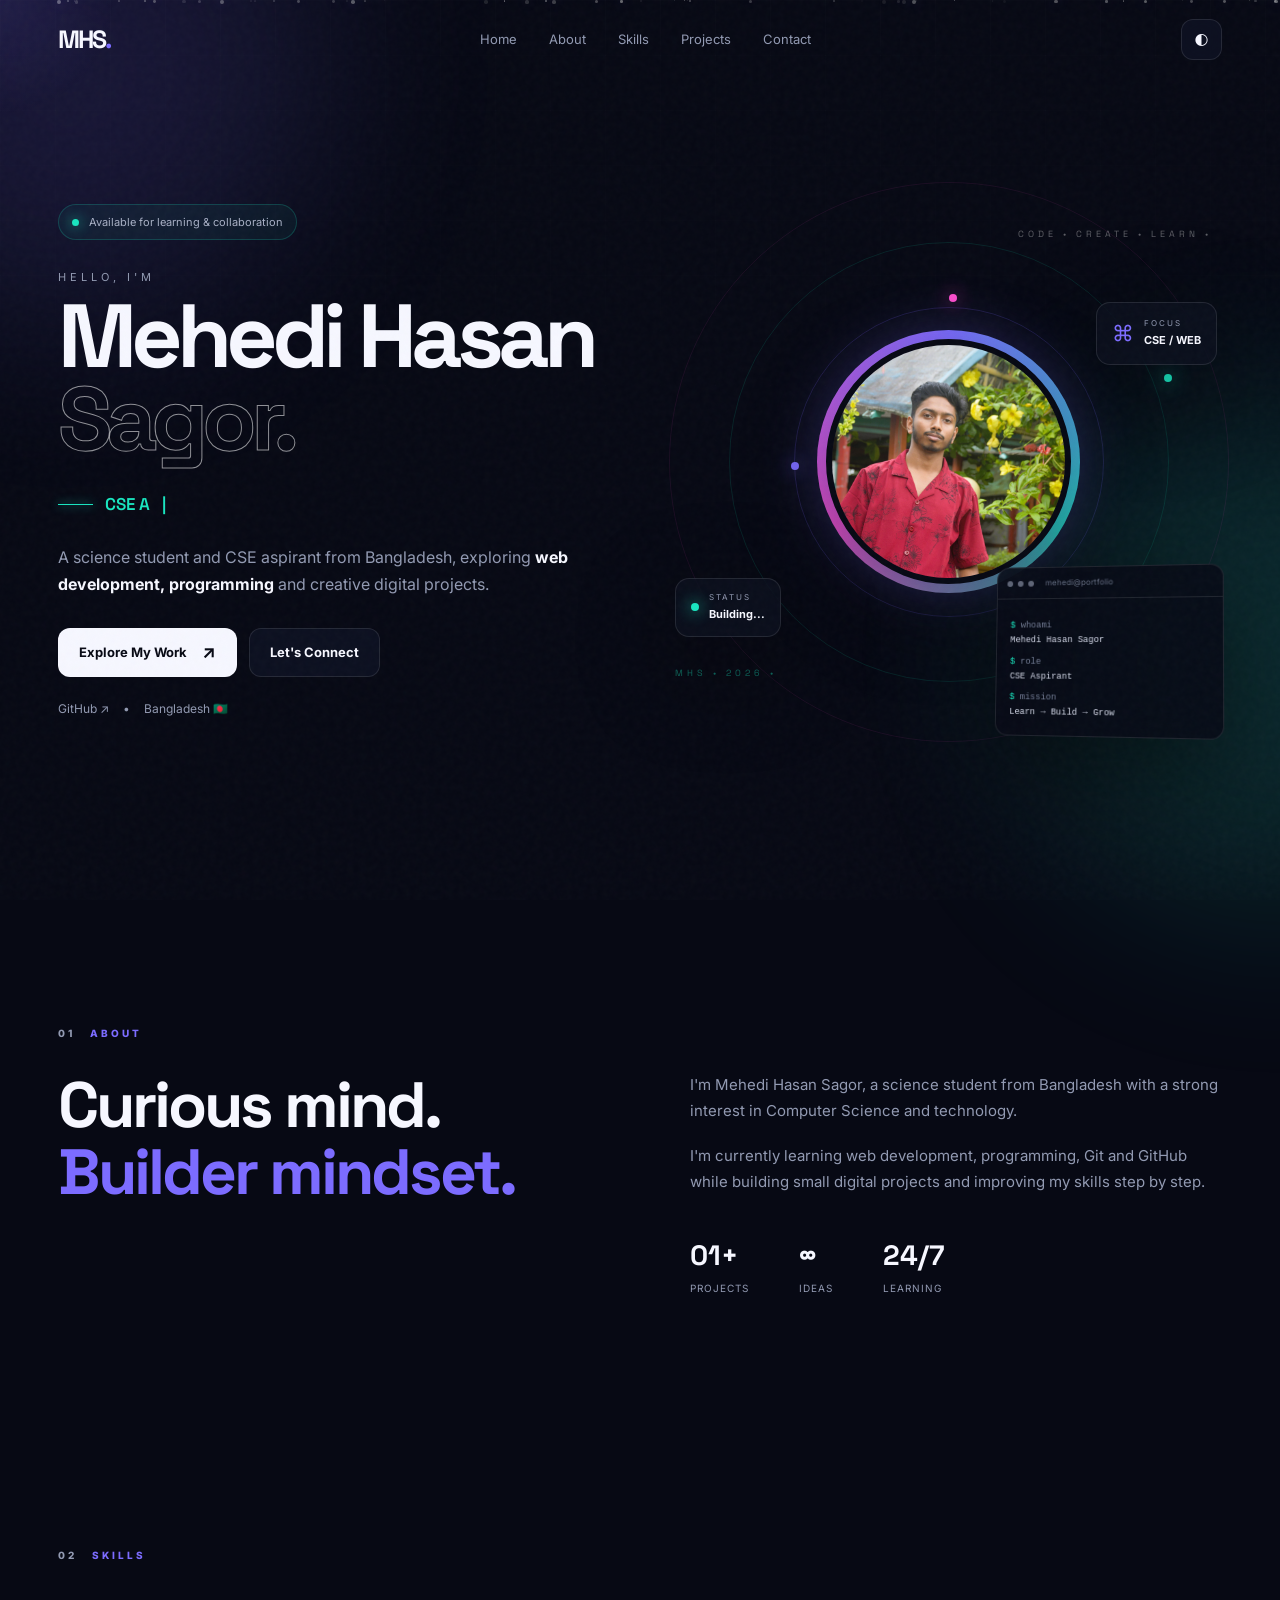
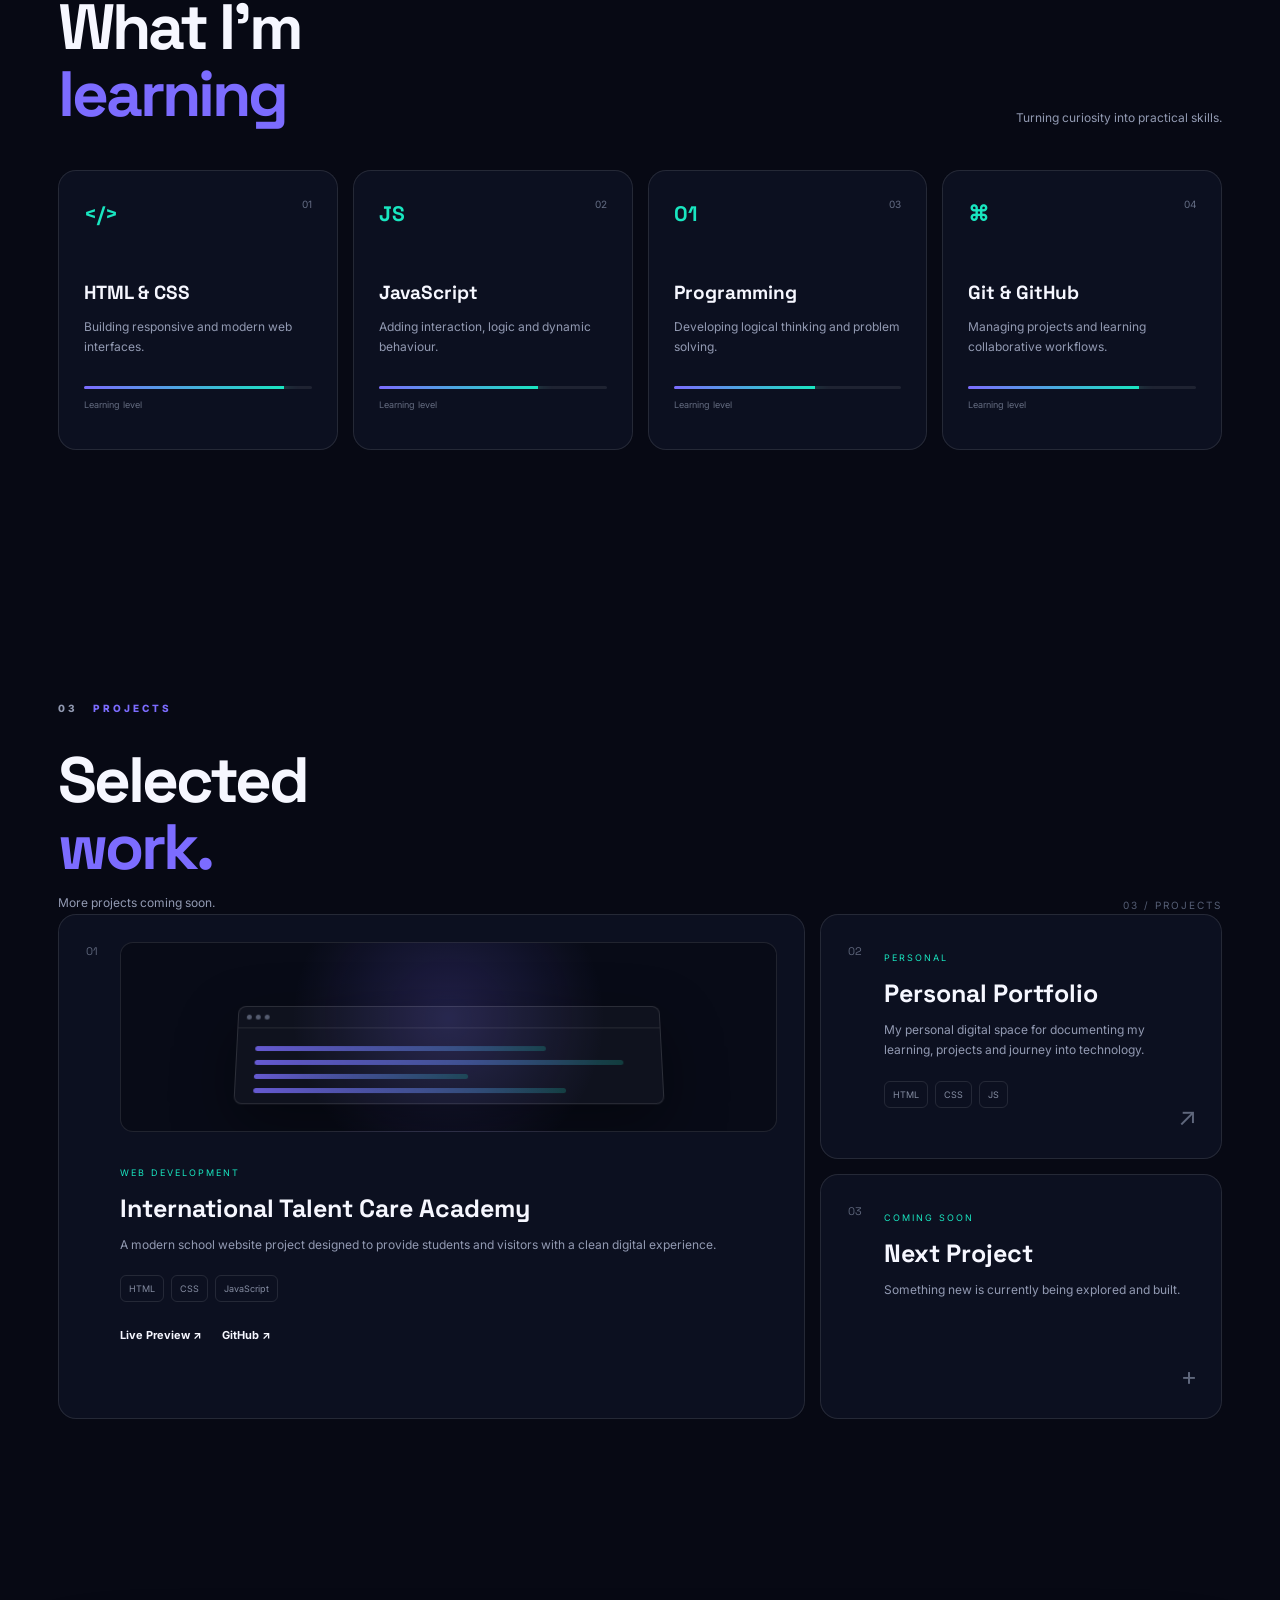
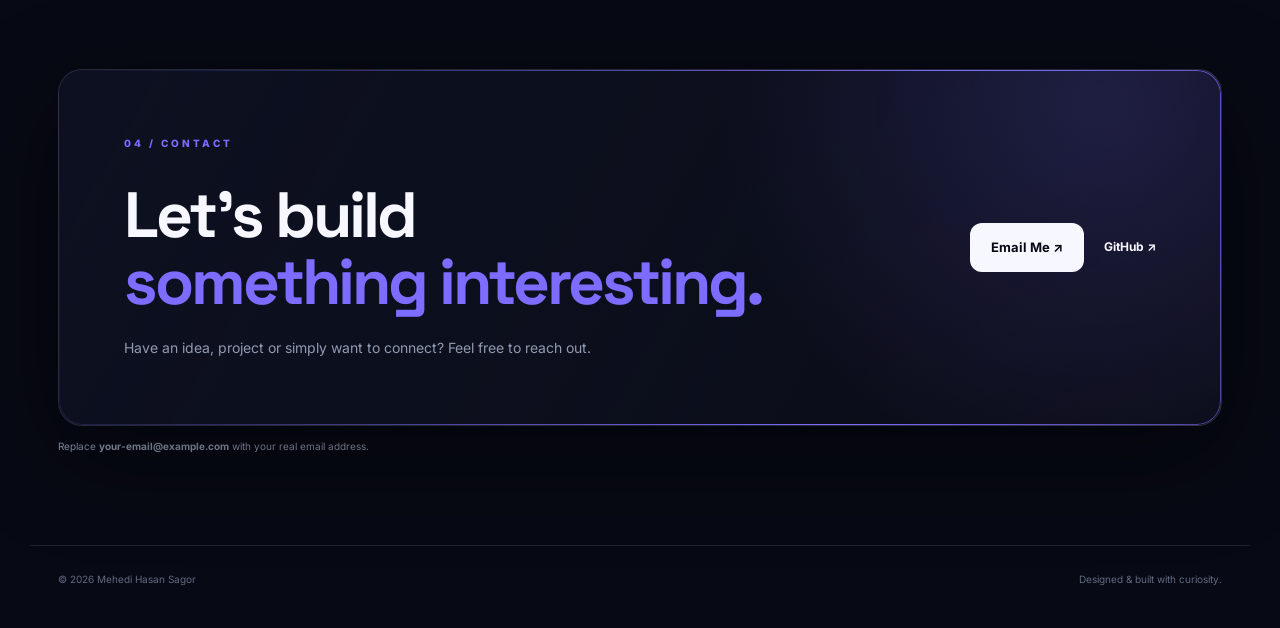
==== commit 4f8f4f35: "Update index.html" ====
--- a/index.html
+++ b/index.html
@@ -1,6 +1,15 @@
 <!DOCTYPE html>
 <html lang="en">
 <head>
+  <!-- Google tag (gtag.js) -->
+<script async src="https://www.googletagmanager.com/gtag/js?id=G-5N9PJ957BH"></script>
+<script>
+  window.dataLayer = window.dataLayer || [];
+  function gtag(){dataLayer.push(arguments);}
+  gtag('js', new Date());
+
+  gtag('config', 'G-5N9PJ957BH');
+</script>
   <meta charset="UTF-8">
   <meta name="viewport" content="width=device-width, initial-scale=1.0">
 
--- a/style.css
+++ b/style.css
@@ -1,13 +1,85 @@
 :root{
-  --bg:#070a12;
-  --surface:#0d1220;
-  --surface2:#11182a;
-  --text:#f4f7fb;
-  --muted:#9ba7bb;
+  --bg:#070914;
+  --surface:rgba(16,20,38,.72);
+  --surface-solid:#101426;
+  --text:#f6f7ff;
+  --muted:#929ab2;
   --line:rgba(255,255,255,.10);
   --accent:#7c6cff;
-  --accent2:#20d6b5;
-  --shadow:0 25px 80px rgba(0,0,0,.35);
+  --accent2:#19e6c0;
+  --pink:#ff4ecd;
+  --shadow:0 30px 100px rgba(0,0,0,.45);
+}
+/* FIX PRELOADER */
+#preloader{
+  position:fixed;
+  inset:0;
+  z-index:99999;
+  background:#05060d;
+  display:flex;
+  align-items:center;
+  justify-content:center;
+  flex-direction:column;
+  animation:preloaderHide 1s ease 1.8s forwards;
+  pointer-events:none;
+}
+
+#preloader .loader-logo{
+  font-family:"Space Grotesk",sans-serif;
+  font-size:42px;
+  font-weight:700;
+  color:white;
+}
+
+#preloader .loader-logo span{
+  color:#7c6cff;
+}
+
+#preloader .loader-line{
+  width:180px;
+  height:2px;
+  background:#20243a;
+  margin:22px 0 12px;
+  overflow:hidden;
+}
+
+#preloader .loader-line span{
+  display:block;
+  width:100%;
+  height:100%;
+  background:linear-gradient(90deg,#7c6cff,#19e6c0);
+  animation:loaderMove 1.5s ease;
+}
+
+#preloader small{
+  color:#69718a;
+  font-size:9px;
+  letter-spacing:2px;
+}
+
+@keyframes loaderMove{
+  from{
+    transform:translateX(-100%);
+  }
+  to{
+    transform:translateX(0);
+  }
+}
+
+@keyframes preloaderHide{
+  0%{
+    opacity:1;
+    visibility:visible;
+  }
+
+  80%{
+    opacity:0;
+  }
+
+  100%{
+    opacity:0;
+    visibility:hidden;
+  }
 }
 
 *{
@@ -26,358 +98,593 @@
   color:var(--text);
   line-height:1.7;
   overflow-x:hidden;
-  transition:
-    background .5s ease,
-    color .5s ease;
 }
 
 body.light{
-  --bg:#f6f7fb;
-  --surface:#fff;
-  --surface2:#eef1f7;
-  --text:#101522;
-  --muted:#5d6879;
-  --line:rgba(16,21,34,.12);
-}
-
-/* =========================
-   BACKGROUND
-========================= */
-
-body::before,
-body::after{
-  content:"";
+  --bg:#f5f7fc;
+  --surface:rgba(255,255,255,.78);
+  --surface-solid:#fff;
+  --text:#111522;
+  --muted:#5f687a;
+  --line:rgba(15,20,35,.12);
+}
+
+a{
+  color:inherit;
+  text-decoration:none;
+}
+
+button{
+  font:inherit;
+}
+
+
+/* ================= PRELOADER ================= */
+
+#preloader{
   position:fixed;
-  width:420px;
-  height:420px;
-  border-radius:50%;
+  inset:0;
+  z-index:9999;
+  background:#05060d;
+  display:flex;
+  align-items:center;
+  justify-content:center;
+  flex-direction:column;
+  transition:opacity .8s,visibility .8s;
+}
+
+#preloader.hide{
+  opacity:0;
+  visibility:hidden;
+}
+
+.loader-logo{
+  font-family:"Space Grotesk";
+  font-size:42px;
+  font-weight:700;
+  letter-spacing:-3px;
+}
+
+.loader-logo span{
+  color:var(--accent);
+}
+
+.loader-line{
+  width:180px;
+  height:2px;
+  background:#20243a;
+  margin:22px 0 12px;
+  overflow:hidden;
+}
+
+.loader-line span{
+  display:block;
+  width:0;
+  height:100%;
+  background:linear-gradient(90deg,var(--accent),var(--accent2));
+  animation:loader 1.4s ease forwards;
+}
+
+#preloader small{
+  color:#69718a;
+  font-size:9px;
+  letter-spacing:2px;
+}
+
+@keyframes loader{
+  to{width:100%}
+}
+
+
+/* ================= GLOBAL BACKGROUND ================= */
+
+.noise{
+  position:fixed;
+  inset:0;
   pointer-events:none;
-  filter:blur(100px);
-  opacity:.12;
-  z-index:-2;
-  animation:ambientFloat 12s ease-in-out infinite alternate;
-}
-
-body::before{
-  background:var(--accent);
-  top:-180px;
-  left:-120px;
-}
-
-body::after{
-  background:var(--accent2);
-  right:-160px;
-  bottom:-180px;
-  animation-delay:-5s;
+  z-index:20;
+  opacity:.035;
+  background-image:url("data:image/svg+xml,%3Csvg viewBox='0 0 180 180' xmlns='http://www.w3.org/2000/svg'%3E%3Cfilter id='n'%3E%3CfeTurbulence type='fractalNoise' baseFrequency='.8' numOctaves='4' stitchTiles='stitch'/%3E%3C/filter%3E%3Crect width='100%25' height='100%25' filter='url(%23n)' opacity='.8'/%3E%3C/svg%3E");
 }
 
 .bg-grid{
   position:fixed;
   inset:0;
   pointer-events:none;
-  opacity:.45;
+  opacity:.35;
   background-image:
-    linear-gradient(rgba(255,255,255,.025) 1px,transparent 1px),
-    linear-gradient(90deg,rgba(255,255,255,.025) 1px,transparent 1px);
+    linear-gradient(rgba(255,255,255,.035) 1px,transparent 1px),
+    linear-gradient(90deg,rgba(255,255,255,.035) 1px,transparent 1px);
   background-size:55px 55px;
-  mask-image:linear-gradient(to bottom,#000,transparent 85%);
+  mask-image:linear-gradient(to bottom,#000,transparent 90%);
+  animation:gridMove 18s linear infinite;
+}
+
+@keyframes gridMove{
+  to{
+    background-position:55px 55px;
+  }
+}
+
+.orb{
+  position:fixed;
+  width:500px;
+  height:500px;
+  border-radius:50%;
+  filter:blur(100px);
+  pointer-events:none;
+  opacity:.14;
   z-index:-1;
-  animation:gridMove 20s linear infinite;
-}
-
-@keyframes gridMove{
+}
+
+.orb-one{
+  background:var(--accent);
+  top:-180px;
+  left:-180px;
+}
+
+.orb-two{
+  background:var(--accent2);
+  right:-250px;
+  top:45%;
+}
+
+#particles{
+  position:fixed;
+  inset:0;
+  pointer-events:none;
+  z-index:0;
+  overflow:hidden;
+}
+
+.particle{
+  position:absolute;
+  width:3px;
+  height:3px;
+  background:rgba(255,255,255,.55);
+  border-radius:50%;
+  box-shadow:0 0 12px rgba(124,108,255,.7);
+  animation:particleFloat linear infinite;
+}
+
+@keyframes particleFloat{
   from{
-    background-position:0 0,0 0;
-  }
+    transform:translateY(110vh);
+    opacity:0;
+  }
+  15%{opacity:1}
+  85%{opacity:1}
   to{
-    background-position:55px 55px,55px 55px;
-  }
-}
-
-@keyframes ambientFloat{
-  0%{transform:translate(0,0) scale(1)}
-  100%{transform:translate(80px,50px) scale(1.15)}
-}
-
-/* =========================
-   NAVBAR
-========================= */
+    transform:translateY(-10vh);
+    opacity:0;
+  }
+}
+
+
+/* ================= SCROLL ================= */
+
+#scroll-progress{
+  position:fixed;
+  top:0;
+  left:0;
+  width:0;
+  height:3px;
+  z-index:9998;
+  background:linear-gradient(90deg,var(--accent),var(--pink),var(--accent2));
+  box-shadow:0 0 20px var(--accent);
+}
+
+
+/* ================= NAVBAR ================= */
 
 .navbar{
-  height:76px;
+  height:78px;
+  max-width:1220px;
+  margin:auto;
+  padding:0 28px;
   display:flex;
   align-items:center;
   justify-content:space-between;
-  max-width:1180px;
-  margin:auto;
-  padding:0 28px;
-  position:sticky;
-  top:0;
+  position:relative;
   z-index:100;
-  transition:.4s ease;
-}
-
-.navbar.scrolled{
-  background:rgba(7,10,18,.72);
-  backdrop-filter:blur(18px);
-  -webkit-backdrop-filter:blur(18px);
-  border-bottom:1px solid var(--line);
-}
-
-body.light .navbar.scrolled{
-  background:rgba(246,247,251,.75);
 }
 
 .logo{
   font-family:"Space Grotesk";
+  font-size:25px;
   font-weight:700;
-  font-size:25px;
-  letter-spacing:-1px;
-  transition:.3s ease;
+  letter-spacing:-2px;
 }
 
 .logo span{
   color:var(--accent);
 }
 
-.logo:hover{
-  transform:scale(1.06);
-}
-
 nav{
   display:flex;
-  gap:30px;
-  align-items:center;
+  gap:32px;
 }
 
 nav a{
-  font-size:14px;
+  position:relative;
   color:var(--muted);
-  transition:.3s ease;
-  position:relative;
+  font-size:13px;
+  transition:.3s;
 }
 
 nav a::after{
   content:"";
   position:absolute;
+  width:0;
+  height:1px;
+  bottom:-7px;
+  left:50%;
+  background:var(--accent2);
+  transition:.3s;
+}
+
+nav a:hover{
+  color:var(--text);
+}
+
+nav a:hover::after{
+  width:100%;
   left:0;
-  bottom:-7px;
-  width:0;
-  height:2px;
-  background:var(--accent);
-  border-radius:10px;
-  transition:.3s ease;
-}
-
-nav a:hover,
-nav a.active{
-  color:var(--text);
-}
-
-nav a:hover::after,
-nav a.active::after{
-  width:100%;
+}
+
+.nav-actions{
+  display:flex;
+  gap:8px;
 }
 
 .theme-btn,
 .menu-btn{
+  width:41px;
+  height:41px;
+  border-radius:12px;
   border:1px solid var(--line);
   background:var(--surface);
+  backdrop-filter:blur(15px);
   color:var(--text);
-  border-radius:10px;
-  width:40px;
-  height:40px;
   cursor:pointer;
-  transition:.3s ease;
+  transition:.3s;
 }
 
 .theme-btn:hover,
 .menu-btn:hover{
-  transform:translateY(-2px) rotate(5deg);
   border-color:var(--accent);
-  box-shadow:0 0 20px rgba(124,108,255,.18);
+  transform:rotate(8deg) scale(1.05);
 }
 
 .menu-btn{
   display:none;
 }
 
-/* =========================
-   GENERAL
-========================= */
+
+/* ================= GENERAL ================= */
 
 .section{
-  max-width:1180px;
+  max-width:1220px;
   margin:auto;
-  padding:110px 28px;
-}
+  padding:125px 28px;
+  position:relative;
+  z-index:2;
+}
+
+.reveal{
+  opacity:0;
+  transform:translateY(35px);
+  transition:
+    opacity .9s cubic-bezier(.2,.7,.2,1),
+    transform .9s cubic-bezier(.2,.7,.2,1);
+}
+
+.reveal.visible{
+  opacity:1;
+  transform:translateY(0);
+}
+
+.section-label{
+  color:var(--accent);
+  font-size:10px;
+  letter-spacing:3px;
+  font-weight:800;
+  margin-bottom:30px;
+}
+
+.section-label span{
+  color:var(--muted);
+  margin-right:10px;
+}
+
+h2{
+  font-family:"Space Grotesk";
+  font-size:clamp(42px,5vw,68px);
+  line-height:1.05;
+  letter-spacing:-3px;
+}
+
+h2 span{
+  display:block;
+  color:var(--accent);
+}
+
+
+/* ================= HERO ================= */
 
 .hero{
-  min-height:calc(100vh - 76px);
+  min-height:calc(100vh - 78px);
   display:grid;
-  grid-template-columns:1.1fr .9fr;
+  grid-template-columns:1fr 1fr;
+  gap:70px;
   align-items:center;
-  gap:60px;
   padding-top:70px;
 }
 
-.eyebrow{
+.status-pill{
   display:inline-flex;
   align-items:center;
   gap:10px;
+  padding:8px 13px;
+  border:1px solid rgba(25,230,192,.2);
+  border-radius:100px;
+  background:rgba(25,230,192,.05);
+  color:#a9b1c6;
+  font-size:11px;
+  margin-bottom:28px;
+}
+
+.status-dot{
+  width:7px;
+  height:7px;
+  background:var(--accent2);
+  border-radius:50%;
+  box-shadow:0 0 14px var(--accent2);
+  animation:pulse 1.7s infinite;
+}
+
+@keyframes pulse{
+  50%{transform:scale(1.8);opacity:.45}
+}
+
+.hero-mini{
   color:var(--muted);
+  font-size:11px;
+  letter-spacing:4px;
+  margin-bottom:8px;
+}
+
+.hero h1{
+  font-family:"Space Grotesk";
+  font-size:clamp(55px,7vw,100px);
+  line-height:.93;
+  letter-spacing:-6px;
+}
+
+.hero h1 span{
+  display:block;
+  color:transparent;
+  -webkit-text-stroke:1px rgba(255,255,255,.55);
+  position:relative;
+}
+
+.title-dot{
+  display:inline!important;
+  color:var(--accent);
+  -webkit-text-stroke:0;
+}
+
+.hero-role{
+  display:flex;
+  align-items:center;
+  gap:12px;
+  margin-top:28px;
+  color:var(--accent2);
+  font-family:"Space Grotesk";
+  font-weight:600;
+  font-size:17px;
+}
+
+.role-line{
+  width:35px;
+  height:1px;
+  background:var(--accent2);
+  box-shadow:0 0 10px var(--accent2);
+}
+
+.typing-cursor{
+  animation:blink .7s infinite;
+}
+
+@keyframes blink{
+  50%{opacity:0}
+}
+
+.hero-text{
+  max-width:620px;
+  color:var(--muted);
+  font-size:16px;
+  margin:25px 0 30px;
+}
+
+.hero-text strong{
+  color:var(--text);
+}
+
+.hero-actions{
+  display:flex;
+  gap:12px;
+  flex-wrap:wrap;
+}
+
+.btn{
+  min-height:49px;
+  display:inline-flex;
+  align-items:center;
+  justify-content:center;
+  gap:15px;
+  padding:0 20px;
+  border-radius:12px;
+  border:1px solid var(--line);
   font-size:13px;
-  margin-bottom:25px;
-}
-
-.eyebrow span{
+  font-weight:700;
+  transition:.35s cubic-bezier(.2,.8,.2,1);
+  position:relative;
+  overflow:hidden;
+}
+
+.btn::before{
+  content:"";
+  position:absolute;
+  inset:0;
+  background:linear-gradient(110deg,transparent,rgba(255,255,255,.18),transparent);
+  transform:translateX(-120%);
+  transition:.6s;
+}
+
+.btn:hover::before{
+  transform:translateX(120%);
+}
+
+.btn:hover{
+  transform:translateY(-5px);
+}
+
+.btn.primary{
+  background:var(--text);
+  color:var(--bg);
+}
+
+.btn.secondary{
+  background:var(--surface);
+  backdrop-filter:blur(15px);
+}
+
+.btn b{
+  font-size:18px;
+}
+
+.quick-links{
+  display:flex;
+  align-items:center;
+  gap:14px;
+  margin-top:22px;
+  color:var(--muted);
+  font-size:12px;
+}
+
+.quick-links a:hover{
+  color:var(--accent2);
+}
+
+
+/* ================= HERO VISUAL ================= */
+
+.hero-visual{
+  height:580px;
+  position:relative;
+  display:flex;
+  align-items:center;
+  justify-content:center;
+}
+
+.visual-ring{
+  position:absolute;
+  border-radius:50%;
+  border:1px solid rgba(124,108,255,.18);
+}
+
+.ring-one{
+  width:310px;
+  height:310px;
+  animation:spin 16s linear infinite;
+}
+
+.ring-two{
+  width:440px;
+  height:440px;
+  border-color:rgba(25,230,192,.11);
+  animation:spinReverse 22s linear infinite;
+}
+
+.ring-three{
+  width:560px;
+  height:560px;
+  border-color:rgba(255,78,205,.08);
+  animation:spin 30s linear infinite;
+}
+
+@keyframes spin{
+  to{transform:rotate(360deg)}
+}
+
+@keyframes spinReverse{
+  to{transform:rotate(-360deg)}
+}
+
+.ring-one::before,
+.ring-two::before,
+.ring-three::before{
+  content:"";
+  position:absolute;
   width:8px;
   height:8px;
   border-radius:50%;
+  background:var(--accent);
+  box-shadow:0 0 20px var(--accent);
+  top:50%;
+  left:-4px;
+}
+
+.ring-two::before{
   background:var(--accent2);
-  box-shadow:0 0 18px var(--accent2);
-  animation:pulse 1.8s infinite;
-}
-
-@keyframes pulse{
-  0%,100%{
-    transform:scale(1);
-    box-shadow:0 0 10px var(--accent2);
-  }
-  50%{
-    transform:scale(1.5);
-    box-shadow:0 0 28px var(--accent2);
-  }
-}
-
-h1{
-  font-family:"Space Grotesk";
-  font-size:clamp(45px,6vw,78px);
-  line-height:1.04;
-  letter-spacing:-3px;
-  max-width:850px;
-}
-
-h1 em{
-  font-style:normal;
-  color:var(--accent);
-}
-
-.hero-text{
-  max-width:650px;
-  color:var(--muted);
-  font-size:17px;
-  margin:25px 0 30px;
-}
-
-.hero-actions{
-  display:flex;
-  gap:12px;
-  flex-wrap:wrap;
-}
-
-.btn{
-  display:inline-flex;
-  align-items:center;
-  justify-content:center;
-  padding:12px 19px;
-  border-radius:11px;
-  font-weight:700;
-  font-size:14px;
-  border:1px solid var(--line);
-  transition:.3s ease;
+  box-shadow:0 0 20px var(--accent2);
+  left:auto;
+  right:-4px;
+  top:30%;
+}
+
+.ring-three::before{
+  background:var(--pink);
+  box-shadow:0 0 20px var(--pink);
+  top:20%;
+  left:50%;
+}
+
+.avatar-wrap{
   position:relative;
+  z-index:5;
+  animation:avatarFloat 5s ease-in-out infinite;
+}
+
+@keyframes avatarFloat{
+  50%{transform:translateY(-15px)}
+}
+
+.avatar-border{
+  position:absolute;
+  inset:-9px;
+  border-radius:50%;
+  background:conic-gradient(
+    var(--accent),
+    var(--accent2),
+    var(--pink),
+    var(--accent)
+  );
+  animation:spin 6s linear infinite;
+}
+
+.avatar{
+  position:relative;
+  width:245px;
+  height:245px;
+  border-radius:50%;
   overflow:hidden;
-}
-
-.btn::before{
-  content:"";
-  position:absolute;
-  top:0;
-  left:-120%;
-  width:80%;
-  height:100%;
-  background:linear-gradient(
-    90deg,
-    transparent,
-    rgba(255,255,255,.25),
-    transparent
-  );
-  transform:skewX(-20deg);
-  transition:.7s ease;
-}
-
-.btn:hover::before{
-  left:140%;
-}
-
-.btn.primary{
-  background:var(--text);
-  color:var(--bg);
-}
-
-.btn.secondary{
-  background:var(--surface);
-  color:var(--text);
-}
-
-.btn:hover{
-  transform:translateY(-4px);
-  box-shadow:0 12px 30px rgba(0,0,0,.22);
-}
-
-.quick-links{
-  display:flex;
-  gap:12px;
-  align-items:center;
-  color:var(--muted);
-  font-size:13px;
-  margin-top:22px;
-}
-
-.quick-links a{
-  transition:.25s;
-}
-
-.quick-links a:hover{
-  color:var(--text);
-}
-
-/* =========================
-   HERO CARD
-========================= */
-
-.hero-card{
-  height:450px;
-  position:relative;
-  display:flex;
-  align-items:center;
-  justify-content:center;
-  perspective:1000px;
-}
-
-.avatar{
-  width:210px;
-  height:210px;
-  border-radius:50%;
-  display:grid;
-  place-items:center;
-  overflow:hidden;
-  background:linear-gradient(
-    145deg,
-    var(--surface2),
-    var(--surface)
-  );
-  border:1px solid var(--line);
+  border:6px solid var(--bg);
+  background:var(--surface-solid);
   box-shadow:
-    0 0 100px rgba(124,108,255,.18),
-    var(--shadow);
-  position:relative;
-  z-index:2;
-  animation:
-    avatarFloat 5s ease-in-out infinite,
-    avatarGlow 4s ease-in-out infinite alternate;
-  transition:.5s ease;
+    0 0 60px rgba(124,108,255,.35),
+    0 30px 80px rgba(0,0,0,.5);
 }
 
 .avatar img{
@@ -385,260 +692,370 @@
   height:100%;
   object-fit:cover;
   object-position:center 28%;
-  display:block;
-}
-
-.avatar:hover{
-  transform:scale(1.06) rotateY(8deg);
-}
-
-@keyframes avatarFloat{
-  0%,100%{
-    transform:translateY(0);
-  }
-  50%{
-    transform:translateY(-15px);
-  }
-}
-
-@keyframes avatarGlow{
-  from{
-    box-shadow:
-      0 0 50px rgba(124,108,255,.15),
-      var(--shadow);
-  }
-  to{
-    box-shadow:
-      0 0 110px rgba(124,108,255,.30),
-      var(--shadow);
-  }
-}
-
-.orbit{
+}
+
+.rotating-label{
   position:absolute;
-  border:1px solid rgba(124,108,255,.25);
-  border-radius:50%;
-  pointer-events:none;
-}
-
-.orbit-1{
-  width:330px;
-  height:330px;
-  animation:orbitSpin 14s linear infinite;
-}
-
-.orbit-2{
-  width:440px;
-  height:440px;
-  border-color:rgba(32,214,181,.14);
-  transform:rotate(25deg);
-  animation:orbitSpinReverse 20s linear infinite;
-}
-
-@keyframes orbitSpin{
-  from{
-    transform:rotate(0deg);
-  }
-  to{
-    transform:rotate(360deg);
-  }
-}
-
-@keyframes orbitSpinReverse{
-  from{
-    transform:rotate(25deg);
-  }
-  to{
-    transform:rotate(-335deg);
-  }
+  font-family:"Space Grotesk";
+  font-size:9px;
+  letter-spacing:4px;
+  color:rgba(255,255,255,.35);
+  z-index:3;
+}
+
+.label-one{
+  top:55px;
+  right:10px;
+  animation:labelFloat 4s ease-in-out infinite;
+}
+
+.label-two{
+  bottom:70px;
+  left:0;
+  color:rgba(25,230,192,.45);
+  animation:labelFloat 5s ease-in-out infinite reverse;
+}
+
+@keyframes labelFloat{
+  50%{transform:translateY(-10px)}
 }
 
 .floating-card{
   position:absolute;
-  background:rgba(13,18,32,.82);
-  backdrop-filter:blur(15px);
-  -webkit-backdrop-filter:blur(15px);
+  z-index:8;
+  display:flex;
+  align-items:center;
+  gap:10px;
+  padding:12px 15px;
+  background:rgba(13,17,31,.72);
+  backdrop-filter:blur(20px);
   border:1px solid var(--line);
-  border-radius:12px;
-  padding:10px 14px;
-  font-size:12px;
-  z-index:3;
+  border-radius:14px;
   box-shadow:var(--shadow);
+  animation:cardFloat 4s ease-in-out infinite;
+}
+
+.floating-card small,
+.terminal small{
+  display:block;
+  font-size:8px;
+  letter-spacing:2px;
+  color:var(--muted);
+}
+
+.floating-card strong{
+  display:block;
+  font-size:11px;
 }
 
 .card-top{
-  top:55px;
   right:5px;
-  animation:floatCard 4s ease-in-out infinite;
+  top:130px;
 }
 
 .card-bottom{
-  bottom:58px;
   left:0;
-  color:var(--muted);
-  animation:floatCard 4.5s ease-in-out infinite reverse;
-}
-
-@keyframes floatCard{
-  0%,100%{
-    transform:translateY(0);
-  }
-  50%{
-    transform:translateY(-10px);
-  }
-}
-
-/* =========================
-   SECTIONS
-========================= */
-
-.section-label{
-  font-size:11px;
-  letter-spacing:2px;
+  bottom:115px;
+  animation-delay:-2s;
+}
+
+.tiny-icon{
   color:var(--accent);
-  font-weight:700;
-  margin-bottom:24px;
-}
-
-.narrow{
-  max-width:1000px;
-}
+  font-size:22px;
+}
+
+.terminal-dot{
+  width:8px;
+  height:8px;
+  border-radius:50%;
+  background:var(--accent2);
+  box-shadow:0 0 15px var(--accent2);
+}
+
+@keyframes cardFloat{
+  50%{transform:translateY(-12px) rotate(1deg)}
+}
+
+
+/* ================= TERMINAL ================= */
+
+.terminal{
+  position:absolute;
+  right:0;
+  bottom:15px;
+  width:230px;
+  z-index:7;
+  border:1px solid var(--line);
+  border-radius:13px;
+  overflow:hidden;
+  background:rgba(7,9,20,.85);
+  backdrop-filter:blur(18px);
+  box-shadow:var(--shadow);
+  transform:perspective(600px) rotateY(-8deg) rotateX(3deg);
+  transition:.5s;
+}
+
+.terminal:hover{
+  transform:perspective(600px) rotateY(0) rotateX(0) translateY(-8px);
+}
+
+.terminal-head{
+  height:32px;
+  display:flex;
+  align-items:center;
+  gap:5px;
+  padding:0 10px;
+  border-bottom:1px solid var(--line);
+}
+
+.terminal-head span{
+  width:6px;
+  height:6px;
+  border-radius:50%;
+  background:#5d6375;
+}
+
+.terminal-head label{
+  margin-left:7px;
+  color:#656d82;
+  font-size:8px;
+}
+
+.terminal-body{
+  padding:14px;
+  font-family:monospace;
+  font-size:9px;
+}
+
+.terminal-body p{
+  color:#747d95;
+  margin-top:6px;
+}
+
+.terminal-body i{
+  color:var(--accent2);
+  font-style:normal;
+}
+
+.terminal-body strong{
+  color:#d9dded;
+  font-weight:400;
+}
+
+
+/* ================= ABOUT ================= */
 
 .two-col{
   display:grid;
   grid-template-columns:1fr 1fr;
-  gap:80px;
-}
-
-h2{
-  font-family:"Space Grotesk";
-  font-size:clamp(35px,5vw,58px);
-  line-height:1.08;
-  letter-spacing:-2px;
-}
-
-h2 span{
-  color:var(--accent);
+  gap:100px;
 }
 
 .about-text{
   color:var(--muted);
-  font-size:16px;
+  font-size:15px;
 }
 
 .about-text p+p{
-  margin-top:18px;
-}
+  margin-top:20px;
+}
+
+.about-stats{
+  display:flex;
+  gap:50px;
+  margin-top:38px;
+}
+
+.about-stats div{
+  display:flex;
+  flex-direction:column;
+}
+
+.about-stats strong{
+  font-family:"Space Grotesk";
+  font-size:28px;
+  color:var(--text);
+}
+
+.about-stats span{
+  color:var(--muted);
+  font-size:10px;
+  letter-spacing:1px;
+  text-transform:uppercase;
+}
+
+
+/* ================= SKILLS ================= */
 
 .section-title{
-  margin-bottom:35px;
-}
-
-/* =========================
-   SKILLS
-========================= */
+  display:flex;
+  align-items:end;
+  justify-content:space-between;
+  margin-bottom:42px;
+}
+
+.section-title p{
+  color:var(--muted);
+  font-size:12px;
+}
 
 .skill-grid{
   display:grid;
   grid-template-columns:repeat(4,1fr);
-  gap:14px;
+  gap:15px;
 }
 
 .skill{
+  position:relative;
+  overflow:hidden;
+  min-height:280px;
+  padding:25px;
+  border:1px solid var(--line);
+  border-radius:18px;
   background:var(--surface);
-  border:1px solid var(--line);
-  padding:25px;
-  border-radius:15px;
-  transition:
-    transform .4s cubic-bezier(.2,.8,.2,1),
-    border-color .3s,
-    box-shadow .3s;
-  transform-style:preserve-3d;
+  backdrop-filter:blur(18px);
+  transition:.5s cubic-bezier(.2,.8,.2,1);
+}
+
+.skill::before{
+  content:"";
+  position:absolute;
+  width:180px;
+  height:180px;
+  border-radius:50%;
+  background:var(--accent);
+  filter:blur(70px);
+  opacity:0;
+  right:-90px;
+  top:-90px;
+  transition:.5s;
 }
 
 .skill:hover{
-  transform:
-    translateY(-10px)
-    rotateX(3deg)
-    rotateY(-3deg);
+  transform:translateY(-12px);
   border-color:rgba(124,108,255,.45);
-  box-shadow:
-    0 20px 50px rgba(0,0,0,.22),
-    0 0 30px rgba(124,108,255,.08);
-}
-
-.icon{
+  box-shadow:0 25px 70px rgba(0,0,0,.25);
+}
+
+.skill:hover::before{
+  opacity:.16;
+}
+
+.skill-top{
+  display:flex;
+  justify-content:space-between;
+  color:#646d84;
+  font-size:10px;
+}
+
+.skill-icon{
+  color:var(--accent2);
   font-family:"Space Grotesk";
+  font-size:21px;
   font-weight:700;
+}
+
+.skill h3{
+  margin-top:45px;
+  font-family:"Space Grotesk";
   font-size:19px;
-  margin-bottom:30px;
-  color:var(--accent2);
-  transition:.3s;
-}
-
-.skill:hover .icon{
-  transform:translateZ(20px) scale(1.15);
-  text-shadow:0 0 20px var(--accent2);
-}
-
-.skill h3{
-  font-size:17px;
-  margin-bottom:8px;
-}
-
-.skill p,
-.project p{
-  font-size:13px;
+}
+
+.skill p{
+  margin-top:8px;
   color:var(--muted);
-}
-
-/* =========================
-   PROJECTS
-========================= */
+  font-size:12px;
+}
+
+.skill-bar{
+  height:3px;
+  background:rgba(255,255,255,.08);
+  border-radius:20px;
+  margin-top:28px;
+  overflow:hidden;
+}
+
+.skill-bar span{
+  display:block;
+  width:0;
+  height:100%;
+  background:linear-gradient(90deg,var(--accent),var(--accent2));
+  box-shadow:0 0 15px var(--accent2);
+  transition:width 1.5s cubic-bezier(.2,.8,.2,1);
+}
+
+.skill small{
+  display:block;
+  color:#646c80;
+  font-size:9px;
+  margin-top:8px;
+}
+
+
+/* ================= PROJECTS ================= */
 
 .projects-head{
   display:flex;
   align-items:end;
   justify-content:space-between;
-  gap:20px;
+  margin-bottom:0;
+}
+
+.project-count{
+  color:#555e75;
+  font-size:10px;
+  letter-spacing:2px;
 }
 
 .muted{
   color:var(--muted);
-  font-size:13px;
-  margin-bottom:42px;
+  font-size:12px;
+  margin-top:12px;
 }
 
 .project-grid{
   display:grid;
-  grid-template-columns:1.25fr .75fr;
-  gap:14px;
+  grid-template-columns:1.3fr .7fr;
+  gap:15px;
 }
 
 .project{
+  min-height:245px;
+  position:relative;
+  display:flex;
+  gap:22px;
+  padding:27px;
+  overflow:hidden;
+  border:1px solid var(--line);
+  border-radius:18px;
   background:var(--surface);
-  border:1px solid var(--line);
-  border-radius:15px;
-  padding:27px;
-  min-height:245px;
-  display:flex;
-  gap:22px;
-  transition:
-    transform .45s cubic-bezier(.2,.8,.2,1),
-    border-color .3s,
-    box-shadow .3s;
-  transform-style:preserve-3d;
+  backdrop-filter:blur(18px);
+  transition:.5s cubic-bezier(.2,.8,.2,1);
+}
+
+.project::after{
+  content:"";
+  position:absolute;
+  width:180px;
+  height:180px;
+  border-radius:50%;
+  background:var(--accent);
+  filter:blur(80px);
+  opacity:0;
+  top:50%;
+  left:50%;
+  transition:.5s;
+  pointer-events:none;
 }
 
 .project:hover{
-  transform:
-    translateY(-9px)
-    perspective(800px)
-    rotateX(2deg);
-  border-color:rgba(124,108,255,.45);
-  box-shadow:
-    0 25px 60px rgba(0,0,0,.25),
-    0 0 30px rgba(124,108,255,.07);
+  transform:translateY(-10px);
+  border-color:rgba(124,108,255,.4);
+  box-shadow:0 30px 80px rgba(0,0,0,.3);
+}
+
+.project:hover::after{
+  opacity:.12;
 }
 
 .project.featured{
@@ -647,318 +1064,304 @@
 }
 
 .project-number{
+  color:#5e667b;
   font-family:"Space Grotesk";
-  font-size:12px;
-  color:var(--muted);
+  font-size:11px;
+}
+
+.project-content{
+  flex:1;
+  position:relative;
+  z-index:2;
 }
 
 .tag{
   display:inline-block;
-  font-size:10px;
-  letter-spacing:1px;
-  text-transform:uppercase;
   color:var(--accent2);
+  font-size:9px;
+  letter-spacing:2px;
   margin-bottom:14px;
 }
 
 .project h3{
   font-family:"Space Grotesk";
-  font-size:24px;
-  line-height:1.2;
+  font-size:25px;
+  line-height:1.15;
   margin-bottom:12px;
 }
 
+.project p{
+  color:var(--muted);
+  font-size:12px;
+}
+
+.project-tags{
+  display:flex;
+  gap:7px;
+  margin-top:20px;
+  flex-wrap:wrap;
+}
+
+.project-tags span{
+  padding:5px 8px;
+  border:1px solid var(--line);
+  border-radius:6px;
+  color:#858da2;
+  font-size:9px;
+}
+
 .project-links{
   display:flex;
   gap:20px;
-  margin-top:25px;
-  font-size:12px;
+  margin-top:24px;
+  font-size:11px;
   font-weight:700;
 }
 
-.project-links a{
-  transition:.25s;
-}
-
 .project-links a:hover{
-  color:var(--accent);
-  transform:translateX(3px);
-}
-
-/* =========================
-   CONTACT
-========================= */
+  color:var(--accent2);
+}
+
+.project-arrow{
+  position:absolute;
+  right:24px;
+  bottom:20px;
+  color:#5f677c;
+  font-size:25px;
+  transition:.4s;
+}
+
+.project:hover .project-arrow{
+  color:var(--accent2);
+  transform:translate(5px,-5px);
+}
+
+.project-preview{
+  height:190px;
+  margin-bottom:25px;
+  border:1px solid var(--line);
+  border-radius:13px;
+  display:grid;
+  place-items:center;
+  overflow:hidden;
+  position:relative;
+  background:
+    radial-gradient(circle at 50% 40%,rgba(124,108,255,.22),transparent 45%),
+    #080b17;
+}
+
+.preview-window{
+  width:65%;
+  height:65%;
+  border:1px solid rgba(255,255,255,.12);
+  border-radius:8px;
+  background:rgba(255,255,255,.03);
+  box-shadow:0 20px 60px rgba(0,0,0,.4);
+  transform:perspective(500px) rotateX(7deg);
+}
+
+.preview-bar{
+  height:22px;
+  border-bottom:1px solid var(--line);
+  display:flex;
+  gap:4px;
+  align-items:center;
+  padding-left:8px;
+}
+
+.preview-bar span{
+  width:5px;
+  height:5px;
+  border-radius:50%;
+  background:#555c70;
+}
+
+.preview-lines{
+  padding:18px;
+}
+
+.preview-lines i{
+  display:block;
+  height:5px;
+  margin-bottom:9px;
+  border-radius:5px;
+  background:linear-gradient(90deg,rgba(124,108,255,.8),rgba(25,230,192,.2));
+}
+
+.preview-lines i:nth-child(1){width:75%}
+.preview-lines i:nth-child(2){width:95%}
+.preview-lines i:nth-child(3){width:55%}
+.preview-lines i:nth-child(4){width:80%}
+
+
+/* ================= CONTACT ================= */
 
 .contact{
-  padding-bottom:80px;
+  padding-bottom:90px;
 }
 
 .contact-box{
-  border:1px solid var(--line);
-  background:
-    linear-gradient(
-      120deg,
-      var(--surface),
-      rgba(124,108,255,.08)
-    );
-  border-radius:20px;
-  padding:55px;
-  display:flex;
-  justify-content:space-between;
-  align-items:center;
-  gap:30px;
   position:relative;
   overflow:hidden;
+  padding:65px;
+  border:1px solid var(--line);
+  border-radius:24px;
+  background:
+    radial-gradient(circle at 90% 10%,rgba(124,108,255,.18),transparent 35%),
+    linear-gradient(120deg,var(--surface),rgba(255,255,255,.015));
+  display:flex;
+  align-items:center;
+  justify-content:space-between;
+  gap:40px;
+  box-shadow:var(--shadow);
 }
 
 .contact-box::before{
   content:"";
   position:absolute;
+  inset:0;
+  padding:1px;
+  border-radius:24px;
+  background:linear-gradient(110deg,transparent,var(--accent),transparent,var(--accent2),transparent);
+  background-size:300% 100%;
+  animation:borderFlow 7s linear infinite;
+  mask:
+    linear-gradient(#000 0 0) content-box,
+    linear-gradient(#000 0 0);
+  mask-composite:exclude;
+  pointer-events:none;
+}
+
+@keyframes borderFlow{
+  to{background-position:300% 0}
+}
+
+.contact-box h2{
+  max-width:700px;
+}
+
+.contact-box p{
+  max-width:570px;
+  color:var(--muted);
+  margin-top:20px;
+  font-size:14px;
+}
+
+.contact-actions{
+  display:flex;
+  align-items:center;
+  gap:20px;
+  flex-shrink:0;
+}
+
+.social{
+  font-size:12px;
+  font-weight:700;
+}
+
+.social:hover{
+  color:var(--accent2);
+}
+
+.edit-note{
+  color:var(--muted);
+  font-size:10px;
+  margin-top:12px;
+}
+
+
+/* ================= FOOTER ================= */
+
+footer{
+  max-width:1220px;
+  margin:auto;
+  padding:25px 28px 40px;
+  border-top:1px solid var(--line);
+  display:flex;
+  justify-content:space-between;
+  color:#626b81;
+  font-size:10px;
+}
+
+
+/* ================= CURSOR ================= */
+
+.cursor-glow{
+  position:fixed;
   width:250px;
   height:250px;
   border-radius:50%;
-  background:var(--accent);
-  filter:blur(100px);
-  opacity:.12;
-  right:-80px;
-  top:-100px;
-  animation:contactGlow 5s ease-in-out infinite alternate;
-}
-
-@keyframes contactGlow{
-  from{transform:scale(.8)}
-  to{transform:scale(1.3)}
-}
-
-.contact-box h2{
-  font-size:48px;
-}
-
-.contact-actions{
-  display:flex;
-  align-items:center;
-  gap:18px;
-  position:relative;
-  z-index:2;
-}
-
-.social{
-  font-weight:700;
-  font-size:14px;
-  transition:.3s;
-}
-
-.social:hover{
-  color:var(--accent);
-  transform:translateX(3px);
-}
-
-.edit-note{
-  color:var(--muted);
-  font-size:11px;
-  margin-top:12px;
-}
-
-/* =========================
-   FOOTER
-========================= */
-
-footer{
-  max-width:1180px;
-  margin:auto;
-  border-top:1px solid var(--line);
-  padding:24px 28px 35px;
-  display:flex;
-  justify-content:space-between;
-  color:var(--muted);
-  font-size:11px;
-}
-
-/* =========================
-   SCROLL REVEAL
-========================= */
-
-.reveal{
-  opacity:0;
-  transform:translateY(45px);
-  transition:
-    opacity .8s ease,
-    transform .8s cubic-bezier(.2,.8,.2,1);
-}
-
-.reveal-left{
-  opacity:0;
-  transform:translateX(-45px);
-  transition:
-    opacity .8s ease,
-    transform .8s cubic-bezier(.2,.8,.2,1);
-}
-
-.reveal-right{
-  opacity:0;
-  transform:translateX(45px);
-  transition:
-    opacity .8s ease,
-    transform .8s cubic-bezier(.2,.8,.2,1);
-}
-
-.reveal.show,
-.reveal-left.show,
-.reveal-right.show{
-  opacity:1;
-  transform:translate(0);
-}
-
-/* =========================
-   HERO INTRO
-========================= */
-
-.hero-copy > *{
-  opacity:0;
-  transform:translateY(25px);
-  animation:heroEnter .8s cubic-bezier(.2,.8,.2,1) forwards;
-}
-
-.hero-copy .eyebrow{
-  animation-delay:.15s;
-}
-
-.hero-copy h1{
-  animation-delay:.3s;
-}
-
-.hero-copy .hero-text{
-  animation-delay:.45s;
-}
-
-.hero-copy .hero-actions{
-  animation-delay:.6s;
-}
-
-.hero-copy .quick-links{
-  animation-delay:.75s;
-}
-
-.hero-card{
-  opacity:0;
-  transform:scale(.9);
-  animation:heroCardEnter 1s .35s cubic-bezier(.2,.8,.2,1) forwards;
-}
-
-@keyframes heroEnter{
-  to{
-    opacity:1;
-    transform:translateY(0);
-  }
-}
-
-@keyframes heroCardEnter{
-  to{
-    opacity:1;
-    transform:scale(1);
-  }
-}
-
-/* =========================
-   CUSTOM CURSOR
-========================= */
-
-.cursor-dot,
-.cursor-ring{
-  position:fixed;
   pointer-events:none;
-  z-index:9999;
-  border-radius:50%;
+  z-index:1;
+  background:radial-gradient(circle,rgba(124,108,255,.10),transparent 65%);
   transform:translate(-50%,-50%);
-  display:none;
-}
-
-.cursor-dot{
-  width:6px;
-  height:6px;
-  background:var(--accent2);
-  box-shadow:0 0 15px var(--accent2);
-}
-
-.cursor-ring{
-  width:32px;
-  height:32px;
-  border:1px solid rgba(124,108,255,.7);
-  transition:
-    width .2s,
-    height .2s,
-    border-color .2s;
-}
-
-.cursor-ring.hover{
-  width:55px;
-  height:55px;
-  border-color:var(--accent2);
-}
-
-/* =========================
-   RESPONSIVE
-========================= */
+}
+
+
+/* ================= MOBILE ================= */
+
+@media(max-width:950px){
+
+  .hero{
+    grid-template-columns:1fr;
+  }
+
+  .hero-visual{
+    height:520px;
+  }
+
+  .skill-grid{
+    grid-template-columns:1fr 1fr;
+  }
+
+}
 
 @media(max-width:800px){
 
   nav{
     display:none;
-  }
-
-  nav.mobile-open{
+    position:absolute;
+    top:70px;
+    right:18px;
+    width:210px;
+    flex-direction:column;
+    gap:0;
+    padding:8px;
+    background:rgba(12,15,29,.95);
+    backdrop-filter:blur(20px);
+    border:1px solid var(--line);
+    border-radius:15px;
+    box-shadow:var(--shadow);
+  }
+
+  nav.open{
     display:flex;
-    position:absolute;
-    top:68px;
-    right:18px;
-    flex-direction:column;
-    gap:14px;
-    padding:18px;
-    background:var(--surface);
-    border:1px solid var(--line);
-    border-radius:12px;
-    box-shadow:var(--shadow);
-    animation:menuIn .3s ease forwards;
-  }
-
-  @keyframes menuIn{
-    from{
-      opacity:0;
-      transform:translateY(-10px) scale(.96);
-    }
-    to{
-      opacity:1;
-      transform:translateY(0) scale(1);
-    }
+  }
+
+  nav a{
+    padding:12px;
+    border-radius:8px;
+  }
+
+  nav a:hover{
+    background:rgba(255,255,255,.05);
   }
 
   .menu-btn{
     display:block;
-    margin-left:auto;
-    margin-right:8px;
   }
 
   .navbar{
     padding:0 18px;
   }
 
-  .hero{
-    grid-template-columns:1fr;
-    min-height:auto;
-    padding-top:70px;
-  }
-
-  .hero-card{
-    height:330px;
+  .section{
+    padding:90px 20px;
   }
 
   .two-col{
     grid-template-columns:1fr;
-    gap:30px;
-  }
-
-  .skill-grid{
-    grid-template-columns:1fr 1fr;
+    gap:35px;
   }
 
   .project-grid{
@@ -967,77 +1370,95 @@
 
   .project.featured{
     grid-row:auto;
-    min-height:245px;
+    min-height:400px;
   }
 
   .contact-box{
-    padding:35px;
+    padding:40px 28px;
     flex-direction:column;
     align-items:flex-start;
-  }
-
-  .contact-box h2{
-    font-size:38px;
-  }
-
-  footer{
-    flex-direction:column;
-    gap:8px;
-  }
-}
-
-@media(max-width:480px){
-
-  h1{
-    letter-spacing:-2px;
-  }
-
-  .section{
-    padding:80px 20px;
-  }
-
-  .skill-grid{
-    grid-template-columns:1fr;
-  }
-
-  .project{
-    padding:21px;
-  }
-
-  .hero-card{
-    transform:scale(.9);
-  }
-
-  .orbit-2{
-    width:380px;
-    height:380px;
   }
 
   footer{
     padding-left:20px;
     padding-right:20px;
-  }
-}
-
-/* =========================
-   ACCESSIBILITY
-========================= */
+    flex-direction:column;
+    gap:8px;
+  }
+
+}
+
+@media(max-width:560px){
+
+  .hero h1{
+    font-size:56px;
+    letter-spacing:-4px;
+  }
+
+  .hero-visual{
+    height:430px;
+    transform:scale(.83);
+    margin-top:-30px;
+  }
+
+  .skill-grid{
+    grid-template-columns:1fr;
+  }
+
+  .section-title,
+  .projects-head{
+    display:block;
+  }
+
+  .project-count{
+    margin-top:15px;
+  }
+
+  .about-stats{
+    gap:25px;
+  }
+
+  .contact-box h2{
+    font-size:42px;
+  }
+
+}
+
+@media(max-width:420px){
+
+  .hero h1{
+    font-size:48px;
+  }
+
+  .hero-visual{
+    transform:scale(.72);
+    margin-left:-30px;
+    margin-right:-30px;
+  }
+
+  .terminal{
+    right:-10px;
+  }
+
+}
+
+
+/* ================= REDUCED MOTION ================= */
 
 @media(prefers-reduced-motion:reduce){
 
   *,
   *::before,
   *::after{
-    animation-duration:.01ms !important;
-    animation-iteration-count:1 !important;
-    scroll-behavior:auto !important;
-    transition-duration:.01ms !important;
-  }
-
-  .reveal,
-  .reveal-left,
-  .reveal-right{
+    animation-duration:.01ms!important;
+    animation-iteration-count:1!important;
+    scroll-behavior:auto!important;
+    transition-duration:.01ms!important;
+  }
+
+  .reveal{
     opacity:1;
     transform:none;
   }
-}
+
+}
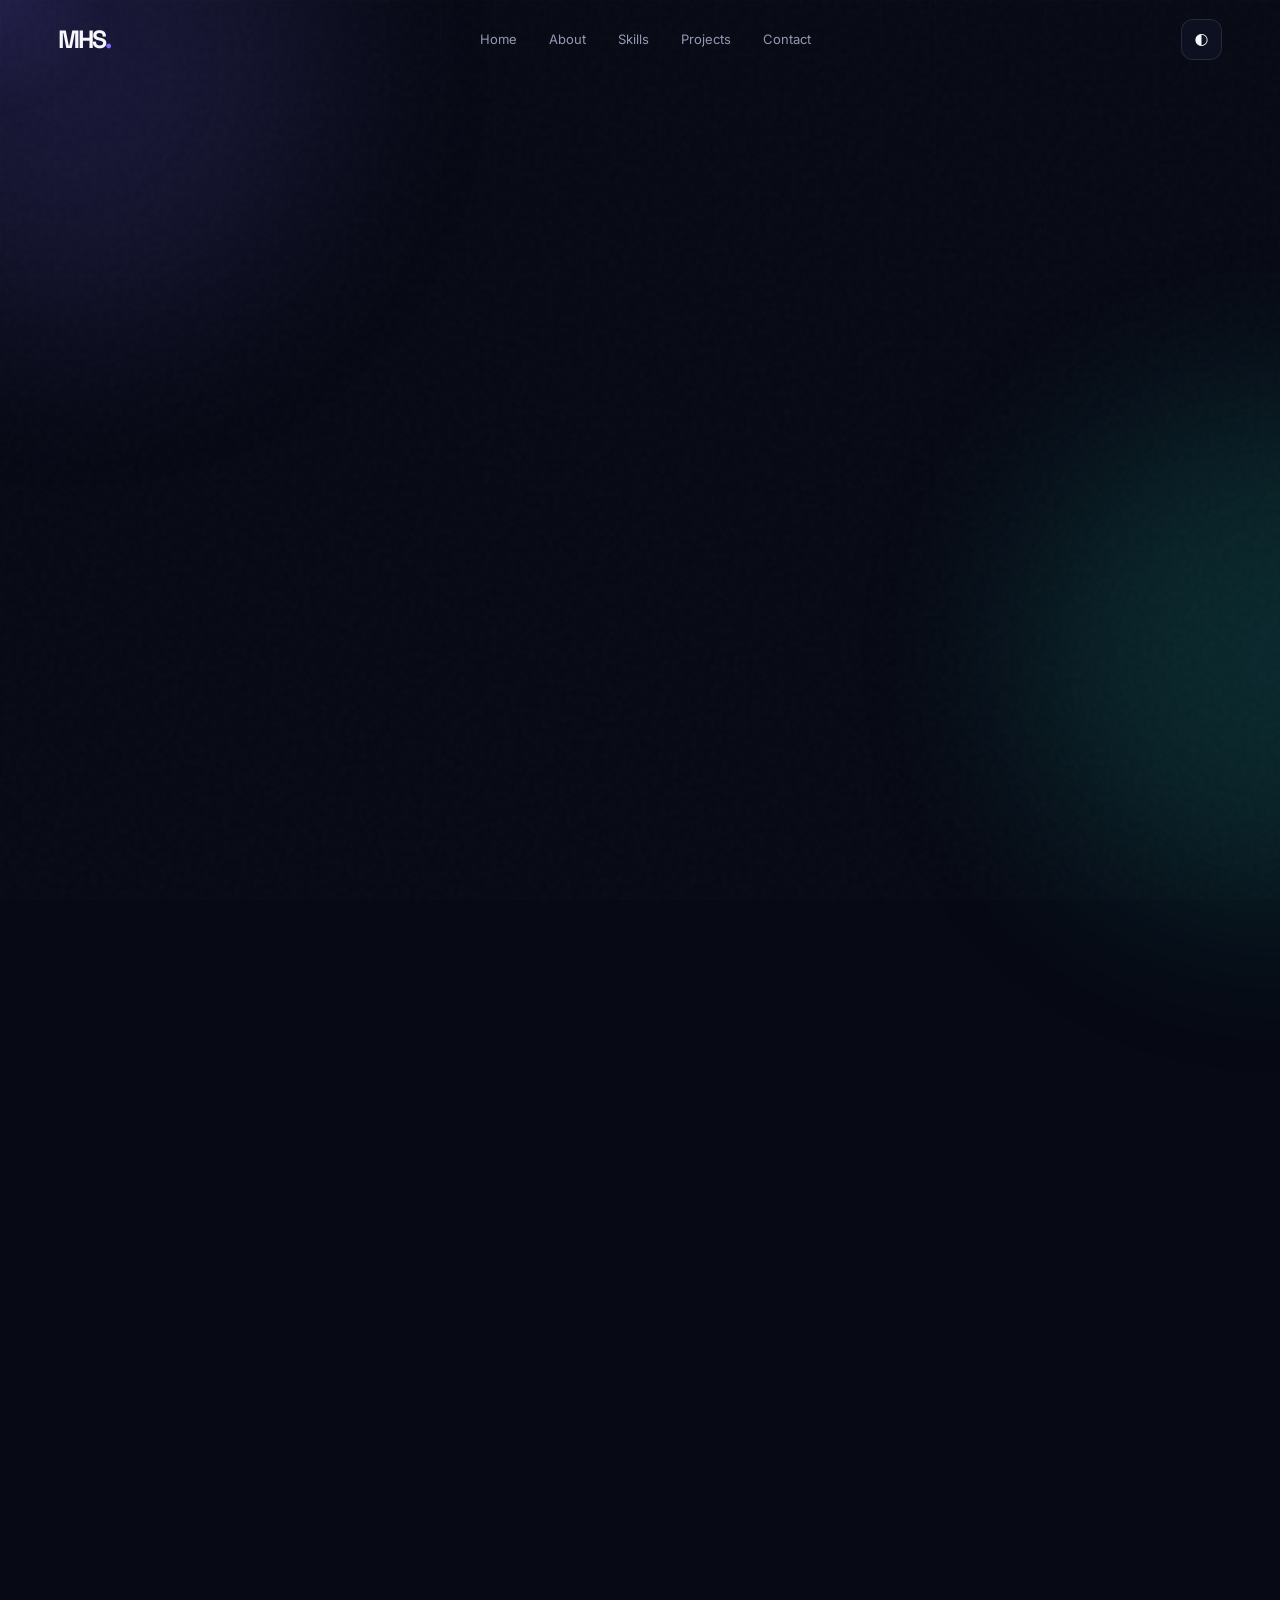
==== commit 84258b0b: "Update index.html" ====
--- a/index.html
+++ b/index.html
@@ -1,22 +1,33 @@
+
 <!DOCTYPE html>
 <html lang="en">
 <head>
+
   <!-- Google tag (gtag.js) -->
-<script async src="https://www.googletagmanager.com/gtag/js?id=G-5N9PJ957BH"></script>
-<script>
-  window.dataLayer = window.dataLayer || [];
-  function gtag(){dataLayer.push(arguments);}
-  gtag('js', new Date());
-
-  gtag('config', 'G-5N9PJ957BH');
-</script>
+  <script async src="https://www.googletagmanager.com/gtag/js?id=G-5N9PJ957BH"></script>
+  <script>
+    window.dataLayer = window.dataLayer || [];
+    function gtag(){dataLayer.push(arguments);}
+    gtag('js', new Date());
+
+    gtag('config', 'G-5N9PJ957BH');
+  </script>
+
   <meta charset="UTF-8">
   <meta name="viewport" content="width=device-width, initial-scale=1.0">
 
   <title>Mehedi Hasan Sagor | Official Website | CSE Aspirant & Web Developer</title>
 
-  <meta name="description" content="Official portfolio of Mehedi Hasan Sagor, a science student and CSE aspirant from Bangladesh exploring web development, programming and creative digital projects.">
-  <meta name="keywords" content="Mehedi Hasan Sagor, CSE aspirant, web developer, Bangladesh, portfolio, programmer, HTML, CSS, JavaScript, GitHub">
+  <meta
+    name="description"
+    content="Official portfolio of Mehedi Hasan Sagor, a science student and CSE aspirant from Bangladesh exploring web development, programming, SEO and creative digital projects."
+  >
+
+  <meta
+    name="keywords"
+    content="Mehedi Hasan Sagor, CSE aspirant, SEO Specialist, SEO Expert, web developer, Bangladesh, portfolio, programmer, HTML, CSS, JavaScript, GitHub"
+  >
+
   <meta name="author" content="Mehedi Hasan Sagor">
   <meta name="robots" content="index, follow">
   <meta name="googlebot" content="index, follow">
@@ -25,33 +36,63 @@
   <link rel="canonical" href="https://mehedi-hasan-sagor.github.io/">
   <link rel="icon" href="profile.jpg">
 
+  <!-- Open Graph -->
   <meta property="og:title" content="Mehedi Hasan Sagor | Official Website">
-  <meta property="og:description" content="CSE Aspirant & Aspiring Web Developer from Bangladesh.">
-  <meta property="og:type" content="website">
+  <meta
+    property="og:description"
+    content="Official website of Mehedi Hasan Sagor — CSE aspirant, aspiring web developer and SEO specialist from Bangladesh."
+  >
+  <meta property="og:type" content="profile">
   <meta property="og:url" content="https://mehedi-hasan-sagor.github.io/">
-  <meta property="og:image" content="https://mehedi-hasan-sagor.github.io/profile.jpg">
-
+  <meta
+    property="og:image"
+    content="https://mehedi-hasan-sagor.github.io/profile.jpg"
+  >
+  <meta
+    property="og:image:alt"
+    content="Mehedi Hasan Sagor"
+  >
+
+  <!-- Twitter -->
   <meta name="twitter:card" content="summary_large_image">
-  <meta name="twitter:title" content="Mehedi Hasan Sagor | Official Website">
-  <meta name="twitter:description" content="CSE Aspirant & Aspiring Web Developer from Bangladesh.">
-  <meta name="twitter:image" content="https://mehedi-hasan-sagor.github.io/profile.jpg">
-
+  <meta
+    name="twitter:title"
+    content="Mehedi Hasan Sagor | Official Website"
+  >
+  <meta
+    name="twitter:description"
+    content="Official website of Mehedi Hasan Sagor — CSE aspirant, aspiring web developer and SEO specialist from Bangladesh."
+  >
+  <meta
+    name="twitter:image"
+    content="https://mehedi-hasan-sagor.github.io/profile.jpg"
+  >
+
+  <!-- Fonts -->
   <link rel="preconnect" href="https://fonts.googleapis.com">
   <link rel="preconnect" href="https://fonts.gstatic.com" crossorigin>
-  <link href="https://fonts.googleapis.com/css2?family=Inter:wght@400;500;600;700;800&family=Space+Grotesk:wght@500;600;700&display=swap" rel="stylesheet">
+
+  <link
+    href="https://fonts.googleapis.com/css2?family=Inter:wght@400;500;600;700;800&family=Space+Grotesk:wght@500;600;700&display=swap"
+    rel="stylesheet"
+  >
 
   <link rel="stylesheet" href="style.css">
 
+
+  <!-- PERSON STRUCTURED DATA -->
   <script type="application/ld+json">
   {
-    "@context":"https://schema.org",
-    "@type":"Person",
-    "name":"Mehedi Hasan Sagor",
-    "url":"https://mehedi-hasan-sagor.github.io/",
-    "image":"https://mehedi-hasan-sagor.github.io/profile.jpg",
-    "jobTitle":"CSE Aspirant and Aspiring Web Developer",
-    "nationality":"Bangladesh",
-    "knowsAbout":[
+    "@context": "https://schema.org",
+    "@type": "Person",
+    "name": "Mehedi Hasan Sagor",
+    "url": "https://mehedi-hasan-sagor.github.io/",
+    "image": "https://mehedi-hasan-sagor.github.io/profile.jpg",
+    "jobTitle": "CSE Aspirant and Aspiring Web Developer",
+    "nationality": "Bangladesh",
+    "email": "mailto:mhsagor.edu@gmail.com",
+
+    "knowsAbout": [
       "Web Development",
       "HTML",
       "CSS",
@@ -59,14 +100,21 @@
       "Programming",
       "Git",
       "GitHub",
-      "Computer Science"
+      "Computer Science",
+      "SEO",
+      "Keyword Research",
+      "On-Page SEO",
+      "Technical SEO"
     ],
-    "sameAs":[
+
+    "sameAs": [
       "https://github.com/mehedi-hasan-sagor",
-      "https://www.linkedin.com/in/mehedi-hasan-sagor-3b4b85437/"
+      "https://www.linkedin.com/in/mehedi-hasan-sagor-3b4b85437/",
+      "https://mehedi-hasan-sagor.github.io/seo/"
     ]
   }
   </script>
+
 </head>
 
 <body>
@@ -78,11 +126,14 @@
     <small>INITIALIZING PORTFOLIO...</small>
   </div>
 
+
   <!-- SCROLL PROGRESS -->
   <div id="scroll-progress"></div>
 
+
   <!-- CURSOR -->
   <div class="cursor-glow"></div>
+
 
   <!-- BACKGROUND -->
   <div class="noise"></div>
@@ -91,9 +142,13 @@
   <div class="orb orb-two"></div>
   <div id="particles"></div>
 
+
   <!-- NAVBAR -->
   <header class="navbar">
-    <a href="#home" class="logo">MHS<span>.</span></a>
+
+    <a href="#home" class="logo">
+      MHS<span>.</span>
+    </a>
 
     <nav>
       <a href="#home">Home</a>
@@ -104,9 +159,15 @@
     </nav>
 
     <div class="nav-actions">
-      <button class="theme-btn" aria-label="Toggle theme">◐</button>
-      <button class="menu-btn" aria-label="Open menu">☰</button>
+      <button class="theme-btn" aria-label="Toggle theme">
+        ◐
+      </button>
+
+      <button class="menu-btn" aria-label="Open menu">
+        ☰
+      </button>
     </div>
+
   </header>
 
 
@@ -122,11 +183,15 @@
           Available for learning & collaboration
         </div>
 
-        <p class="hero-mini">HELLO, I'M</p>
+        <p class="hero-mini">
+          HELLO, I'M
+        </p>
 
         <h1>
           Mehedi Hasan
-          <span>Sagor<span class="title-dot">.</span></span>
+          <span>
+            Sagor<span class="title-dot">.</span>
+          </span>
         </h1>
 
         <div class="hero-role">
@@ -137,11 +202,12 @@
 
         <p class="hero-text">
           A science student and CSE aspirant from Bangladesh,
-          exploring <strong>web development, programming</strong>
+          exploring <strong>web development, programming, SEO</strong>
           and creative digital projects.
         </p>
 
         <div class="hero-actions">
+
           <a href="#projects" class="btn primary magnetic">
             <span>Explore My Work</span>
             <b>↗</b>
@@ -150,15 +216,49 @@
           <a href="#contact" class="btn secondary magnetic">
             Let's Connect
           </a>
-        </div>
-
+
+        </div>
+
+
+        <!-- QUICK LINKS -->
         <div class="quick-links">
-          <a href="https://github.com/mehedi-hasan-sagor" target="_blank">
+
+          <a
+            href="https://github.com/mehedi-hasan-sagor"
+            target="_blank"
+            rel="noopener"
+          >
             GitHub ↗
           </a>
+
           <span>•</span>
-          <span>Bangladesh 🇧🇩</span>
-        </div>
+
+          <a
+            href="https://mehedi-hasan-sagor.github.io/seo/"
+            target="_blank"
+            rel="noopener"
+          >
+            SEO Portfolio ↗
+          </a>
+
+          <span>•</span>
+
+          <a
+            href="https://www.linkedin.com/in/mehedi-hasan-sagor-3b4b85437/"
+            target="_blank"
+            rel="noopener"
+          >
+            LinkedIn ↗
+          </a>
+
+          <span>•</span>
+
+          <span>
+            Bangladesh 🇧🇩
+          </span>
+
+        </div>
+
       </div>
 
 
@@ -169,50 +269,111 @@
         <div class="visual-ring ring-two"></div>
         <div class="visual-ring ring-three"></div>
 
-        <div class="rotating-label label-one">CODE • CREATE • LEARN •</div>
-        <div class="rotating-label label-two">MHS • 2026 •</div>
+        <div class="rotating-label label-one">
+          CODE • CREATE • LEARN •
+        </div>
+
+        <div class="rotating-label label-two">
+          MHS • 2026 •
+        </div>
+
 
         <div class="avatar-wrap">
+
           <div class="avatar-border"></div>
+
           <div class="avatar">
-            <img src="profile.jpg" alt="Mehedi Hasan Sagor">
-          </div>
-        </div>
+
+            <img
+              src="profile.jpg"
+              alt="Mehedi Hasan Sagor"
+              width="800"
+              height="800"
+              loading="eager"
+              fetchpriority="high"
+            >
+
+          </div>
+
+        </div>
+
 
         <div class="floating-card card-top">
-          <span class="tiny-icon">⌘</span>
+
+          <span class="tiny-icon">
+            ⌘
+          </span>
+
           <div>
             <small>FOCUS</small>
-            <strong>CSE / WEB</strong>
-          </div>
-        </div>
+            <strong>CSE / WEB / SEO</strong>
+          </div>
+
+        </div>
+
 
         <div class="floating-card card-bottom">
+
           <div class="terminal-dot"></div>
+
           <div>
             <small>STATUS</small>
             <strong>Building...</strong>
           </div>
-        </div>
+
+        </div>
+
 
         <!-- MINI TERMINAL -->
         <div class="terminal">
+
           <div class="terminal-head">
-            <span></span><span></span><span></span>
+            <span></span>
+            <span></span>
+            <span></span>
             <label>mehedi@portfolio</label>
           </div>
 
           <div class="terminal-body">
-            <p><i>$</i> whoami</p>
-            <strong>Mehedi Hasan Sagor</strong>
-            <p><i>$</i> role</p>
-            <strong>CSE Aspirant</strong>
-            <p><i>$</i> mission</p>
-            <strong>Learn → Build → Grow</strong>
-          </div>
-        </div>
-
-      </div>
+
+            <p>
+              <i>$</i> whoami
+            </p>
+
+            <strong>
+              Mehedi Hasan Sagor
+            </strong>
+
+            <p>
+              <i>$</i> role
+            </p>
+
+            <strong>
+              CSE Aspirant
+            </strong>
+
+            <p>
+              <i>$</i> focus
+            </p>
+
+            <strong>
+              Web Development + SEO
+            </strong>
+
+            <p>
+              <i>$</i> mission
+            </p>
+
+            <strong>
+              Learn → Build → Grow
+            </strong>
+
+          </div>
+
+        </div>
+
+      </div>
+
     </section>
 
 
@@ -226,13 +387,17 @@
       <div class="two-col">
 
         <div class="reveal">
+
           <h2>
             Curious mind.
             <span>Builder mindset.</span>
           </h2>
-        </div>
+
+        </div>
+
 
         <div class="about-text reveal">
+
           <p>
             I'm Mehedi Hasan Sagor, a science student from Bangladesh
             with a strong interest in Computer Science and technology.
@@ -240,27 +405,34 @@
 
           <p>
             I'm currently learning web development, programming,
-            Git and GitHub while building small digital projects
+            Git, GitHub and SEO while building small digital projects
             and improving my skills step by step.
           </p>
 
+
           <div class="about-stats">
+
             <div>
               <strong>01+</strong>
               <span>Projects</span>
             </div>
+
             <div>
               <strong>∞</strong>
               <span>Ideas</span>
             </div>
+
             <div>
               <strong>24/7</strong>
               <span>Learning</span>
             </div>
-          </div>
-        </div>
-
-      </div>
+
+          </div>
+
+        </div>
+
+      </div>
+
     </section>
 
 
@@ -272,57 +444,127 @@
       </div>
 
       <div class="section-title reveal">
-        <h2>What I'm <span>learning</span></h2>
-        <p>Turning curiosity into practical skills.</p>
-      </div>
+
+        <h2>
+          What I'm <span>learning</span>
+        </h2>
+
+        <p>
+          Turning curiosity into practical skills.
+        </p>
+
+      </div>
+
 
       <div class="skill-grid">
 
+
         <article class="skill reveal">
+
           <div class="skill-top">
             <span class="skill-icon">&lt;/&gt;</span>
             <span>01</span>
           </div>
-          <h3>HTML & CSS</h3>
-          <p>Building responsive and modern web interfaces.</p>
-          <div class="skill-bar"><span data-width="88%"></span></div>
-          <small>Learning level</small>
+
+          <h3>
+            HTML & CSS
+          </h3>
+
+          <p>
+            Building responsive and modern web interfaces.
+          </p>
+
+          <div class="skill-bar">
+            <span data-width="88%"></span>
+          </div>
+
+          <small>
+            Learning level
+          </small>
+
         </article>
 
+
         <article class="skill reveal">
+
           <div class="skill-top">
             <span class="skill-icon">JS</span>
             <span>02</span>
           </div>
-          <h3>JavaScript</h3>
-          <p>Adding interaction, logic and dynamic behaviour.</p>
-          <div class="skill-bar"><span data-width="70%"></span></div>
-          <small>Learning level</small>
+
+          <h3>
+            JavaScript
+          </h3>
+
+          <p>
+            Adding interaction, logic and dynamic behaviour.
+          </p>
+
+          <div class="skill-bar">
+            <span data-width="70%"></span>
+          </div>
+
+          <small>
+            Learning level
+          </small>
+
         </article>
 
+
         <article class="skill reveal">
+
           <div class="skill-top">
             <span class="skill-icon">01</span>
             <span>03</span>
           </div>
-          <h3>Programming</h3>
-          <p>Developing logical thinking and problem solving.</p>
-          <div class="skill-bar"><span data-width="62%"></span></div>
-          <small>Learning level</small>
+
+          <h3>
+            Programming
+          </h3>
+
+          <p>
+            Developing logical thinking and problem solving.
+          </p>
+
+          <div class="skill-bar">
+            <span data-width="62%"></span>
+          </div>
+
+          <small>
+            Learning level
+          </small>
+
         </article>
 
+
         <article class="skill reveal">
+
           <div class="skill-top">
             <span class="skill-icon">⌘</span>
             <span>04</span>
           </div>
-          <h3>Git & GitHub</h3>
-          <p>Managing projects and learning collaborative workflows.</p>
-          <div class="skill-bar"><span data-width="75%"></span></div>
-          <small>Learning level</small>
+
+          <h3>
+            Git & GitHub
+          </h3>
+
+          <p>
+            Managing projects and learning collaborative workflows.
+          </p>
+
+          <div class="skill-bar">
+            <span data-width="75%"></span>
+          </div>
+
+          <small>
+            Learning level
+          </small>
+
         </article>
 
-      </div>
+
+      </div>
+
     </section>
 
 
@@ -333,99 +575,187 @@
         <span>03</span> PROJECTS
       </div>
 
+
       <div class="projects-head reveal">
+
         <div>
-          <h2>Selected <span>work.</span></h2>
-          <p class="muted">More projects coming soon.</p>
-        </div>
-
-        <div class="project-count">03 / PROJECTS</div>
+
+          <h2>
+            Selected <span>work.</span>
+          </h2>
+
+          <p class="muted">
+            More projects coming soon.
+          </p>
+
+        </div>
+
+        <div class="project-count">
+          03 / PROJECTS
+        </div>
+
       </div>
 
 
       <div class="project-grid">
 
+
+        <!-- PROJECT 01 -->
         <article class="project featured reveal">
 
-          <div class="project-number">01</div>
+          <div class="project-number">
+            01
+          </div>
+
 
           <div class="project-content">
 
             <div class="project-preview academy-preview">
+
               <div class="preview-glow"></div>
+
               <div class="preview-window">
+
                 <div class="preview-bar">
-                  <span></span><span></span><span></span>
+                  <span></span>
+                  <span></span>
+                  <span></span>
                 </div>
+
                 <div class="preview-lines">
-                  <i></i><i></i><i></i><i></i>
+                  <i></i>
+                  <i></i>
+                  <i></i>
+                  <i></i>
                 </div>
+
               </div>
+
             </div>
 
-            <span class="tag">WEB DEVELOPMENT</span>
-
-            <h3>International Talent Care Academy</h3>
+
+            <span class="tag">
+              WEB DEVELOPMENT
+            </span>
+
+
+            <h3>
+              International Talent Care Academy
+            </h3>
+
 
             <p>
               A modern school website project designed to provide
               students and visitors with a clean digital experience.
             </p>
 
+
             <div class="project-tags">
+
               <span>HTML</span>
               <span>CSS</span>
               <span>JavaScript</span>
+
             </div>
 
+
             <div class="project-links">
-              <a href="#" onclick="noLink(event)">Live Preview ↗</a>
-              <a href="https://github.com/mehedi-hasan-sagor" target="_blank">GitHub ↗</a>
+
+              <a href="#" onclick="noLink(event)">
+                Live Preview ↗
+              </a>
+
+              <a
+                href="https://github.com/mehedi-hasan-sagor"
+                target="_blank"
+                rel="noopener"
+              >
+                GitHub ↗
+              </a>
+
             </div>
 
           </div>
+
         </article>
 
 
+        <!-- PROJECT 02 -->
         <article class="project reveal">
 
-          <div class="project-number">02</div>
+          <div class="project-number">
+            02
+          </div>
+
 
           <div class="project-content">
-            <span class="tag">PERSONAL</span>
-            <h3>Personal Portfolio</h3>
+
+            <span class="tag">
+              PERSONAL
+            </span>
+
+            <h3>
+              Personal Portfolio
+            </h3>
+
             <p>
               My personal digital space for documenting my learning,
               projects and journey into technology.
             </p>
 
+
             <div class="project-tags">
+
               <span>HTML</span>
               <span>CSS</span>
               <span>JS</span>
+
             </div>
-          </div>
-
-          <div class="project-arrow">↗</div>
+
+          </div>
+
+
+          <div class="project-arrow">
+            ↗
+          </div>
+
         </article>
 
 
+        <!-- PROJECT 03 -->
         <article class="project reveal">
 
-          <div class="project-number">03</div>
+          <div class="project-number">
+            03
+          </div>
+
 
           <div class="project-content">
-            <span class="tag">COMING SOON</span>
-            <h3>Next Project</h3>
+
+            <span class="tag">
+              COMING SOON
+            </span>
+
+            <h3>
+              Next Project
+            </h3>
+
             <p>
               Something new is currently being explored and built.
             </p>
-          </div>
-
-          <div class="project-arrow">+</div>
+
+          </div>
+
+
+          <div class="project-arrow">
+            +
+          </div>
+
         </article>
 
-      </div>
+
+      </div>
+
     </section>
 
 
@@ -435,51 +765,38 @@
       <div class="contact-box reveal">
 
         <div>
-          <div class="section-label">04 / CONTACT</div>
+
+          <div class="section-label">
+            04 / CONTACT
+          </div>
+
 
           <h2>
             Let's build
             <span>something interesting.</span>
           </h2>
 
+
           <p>
             Have an idea, project or simply want to connect?
             Feel free to reach out.
           </p>
-        </div>
+
+        </div>
+
 
         <div class="contact-actions">
 
-          <a href="mailto:your-email@example.com" class="btn primary magnetic">
+          <!-- EMAIL -->
+          <a
+            href="mailto:mhsagor.edu@gmail.com"
+            class="btn primary magnetic"
+          >
             Email Me ↗
           </a>
 
-          <a href="https://github.com/mehedi-hasan-sagor"
-             target="_blank"
-             class="social">
-            GitHub ↗
-          </a>
-
-        </div>
-
-      </div>
-
-      <p class="edit-note">
-        Replace <strong>your-email@example.com</strong> with your real email address.
-      </p>
-
-    </section>
-
-  </main>
-
-
-  <footer>
-    <span>© <span id="year"></span> Mehedi Hasan Sagor</span>
-    <span>Designed & built with curiosity.</span>
-  </footer>
-
-
-  <script src="script.js"></script>
-
-</body>
-</html>
+
+          <!-- SEO PORTFOLIO -->
+          <a
+            href="https://mehedi-hasan-sagor.github.io
+
